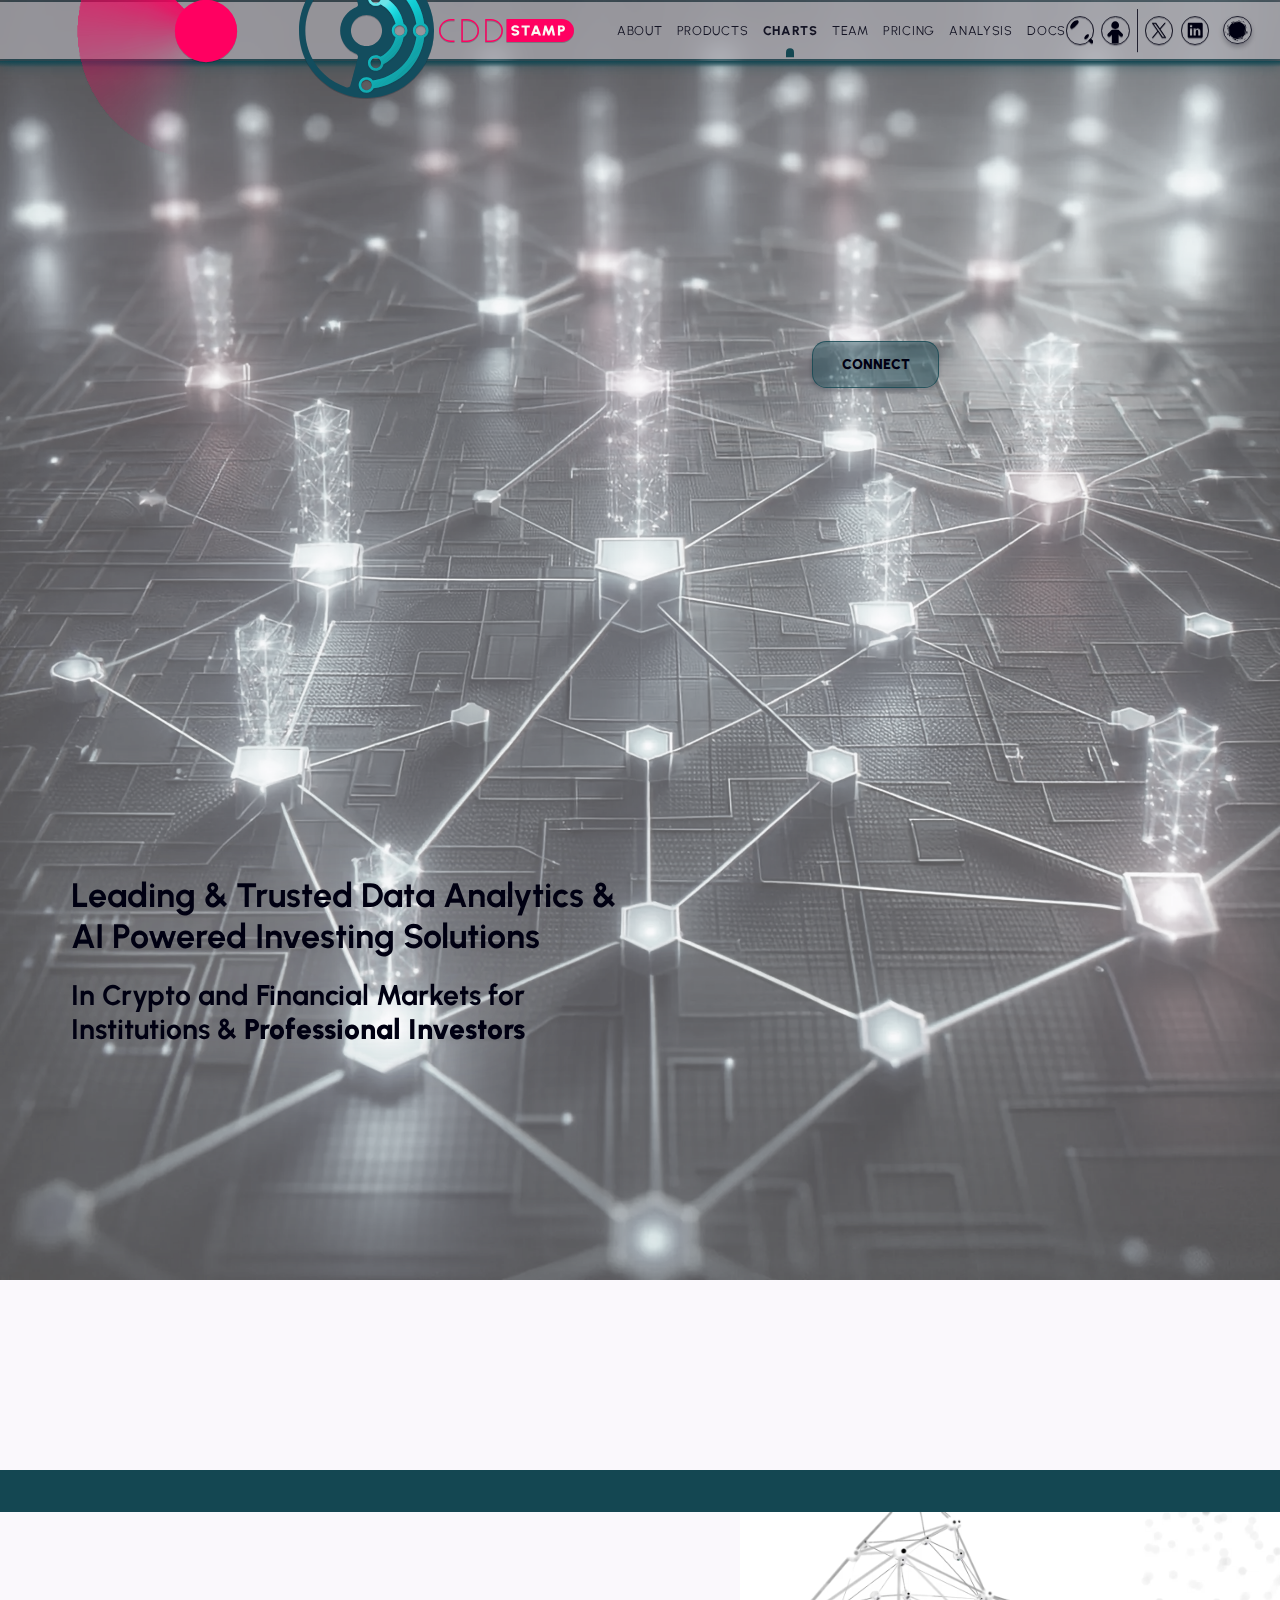
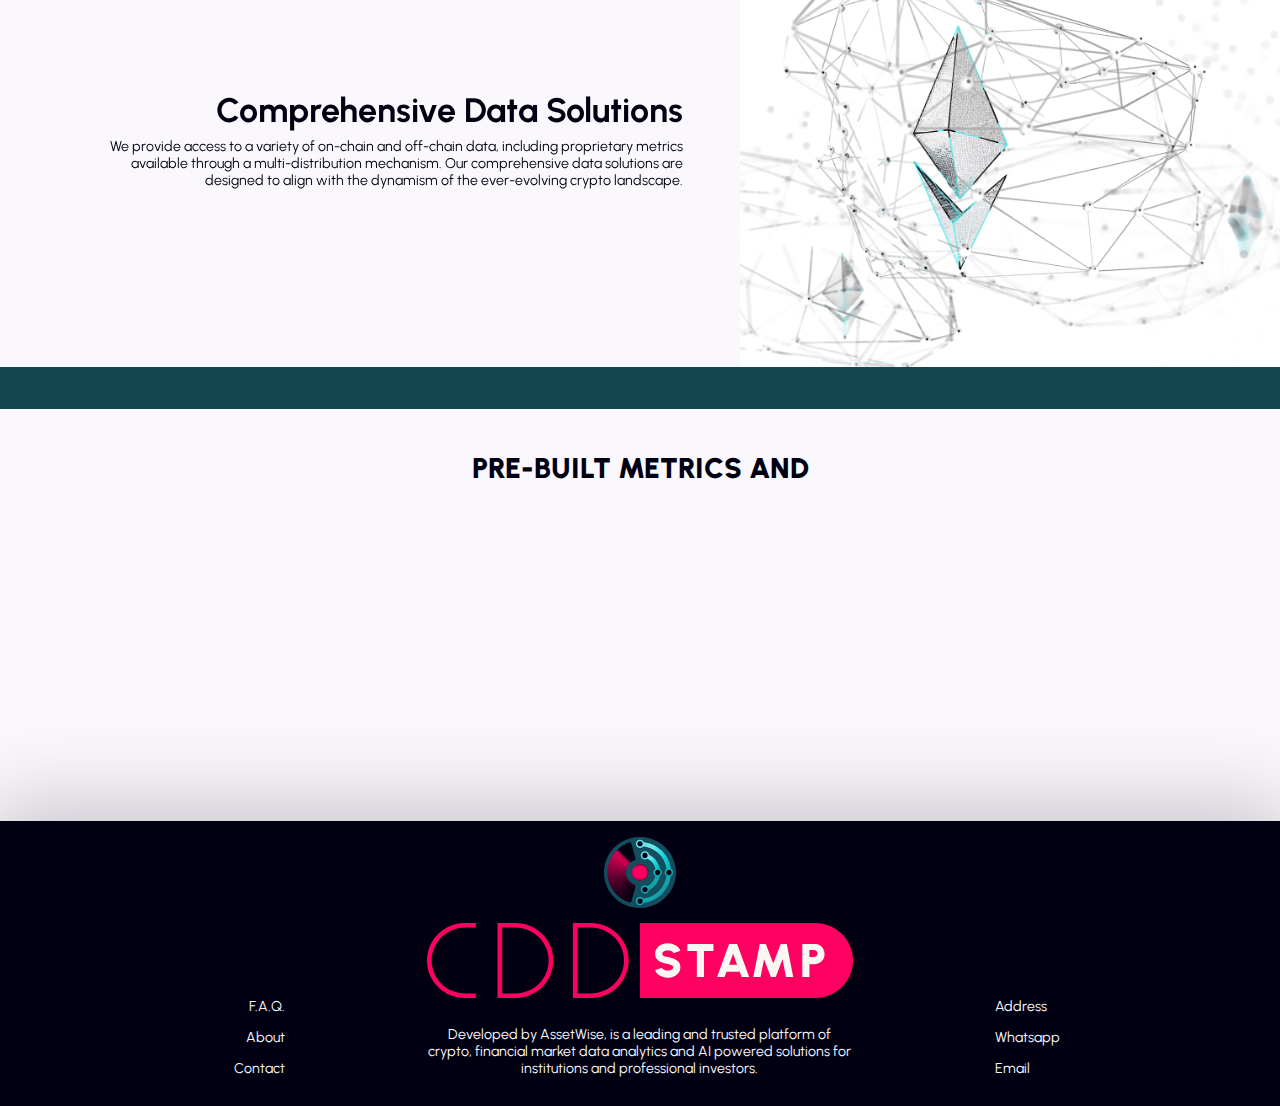
==== index.html @ 8f454aa7 "Home Page - Animated Text Section Work" ====
<!DOCTYPE html>
<html lang="en">
  <head>
    <meta charset="UTF-8" />
    <meta name="viewport" content="width=device-width, initial-scale=1.0" />
    <title>Document</title>
    <link rel="preconnect" href="https://fonts.googleapis.com" />
    <link rel="preconnect" href="https://fonts.gstatic.com" crossorigin />
    <link
      href="https://fonts.googleapis.com/css2?family=Urbanist:ital,wght@0,100..900;1,100..900&display=swap"
      rel="stylesheet"
    />

    <!-- ali - style links -->
    <link rel="stylesheet" href="./cdd-css/cdd-general.css" />
    <link rel="stylesheet" href="./cdd-css/cdd-mats.css" />
    <link rel="stylesheet" href="./cdd-css/cdd-animations.css" />

    <script defer src="./cdd-js/cdd-style-general.js"></script>
    <script defer src="./cdd-js/cdd-style-mats.js"></script>

    <!-- COMPONENT SCRIPTS  -->
    <script
      defer
      src="./cdd-components/cdd-sprites.js"
      type="text/javascript"
    ></script>
    <script
      defer
      src="./cdd-components/cdd-header.js"
      type="text/javascript"
    ></script>
    <script
      defer
      src="./cdd-components/cdd-footer.js"
      type="text/javascript"
    ></script>
  </head>
  <body class="page page-home">
    <header-component></header-component>

    <!-- MAIN - GRAPH PAGE  -->
    <section class="main main-home">
      <div class="cdd-hero">
        <img src="./cdd-media/webP/cdd-image-hero-1.webp" alt="" />
        <div class="hero-content">
          <h2>
            Leading & Trusted Data Analytics & AI Powered Investing Solutions
          </h2>
          <h3>
            In Crypto and Financial Markets for Institutions &
            <strong>Professional Investors</strong>
          </h3>
        </div>
        <button class="cdd-button">
          <a href="#"> CONNECT </a>
        </button>
      </div>

      <div class="cdd-sep-full"></div>
      <div class="cdd-container-fw cdd-datasolutions">
        <div class="section-content">
          <h2>Comprehensive Data Solutions</h2>
          <p>
            We provide access to a variety of on-chain and off-chain data,
            including proprietary metrics available through a multi-distribution
            mechanism. Our comprehensive data solutions are designed to align
            with the dynamism of the ever-evolving crypto landscape.
          </p>
        </div>
        <img
          class="img-invertable lite-image"
          src="./cdd-media/webP/shubham-dhage-v0VjjYYFjOg-unsplash.webp"
          alt=""
        />
      </div>
      <div class="cdd-container-fw">
        <div class="cdd-scrolling-headings">
          <h3 class="fixed-h3">Pre-built Metrics and</h3>

          <div>
            <h3 class="iter-1">Rendered Information</h3>
            <h3 class="iter-2">Charted Analysis</h3>
            <h3 class="iter-3">Visualised Data</h3>
          </div>
        </div>
      </div>
    </section>

    <footer-component></footer-component>
  </body>
</html>
---- cdd-css/cdd-general.css ----
* {
  overscroll-behavior: none;
  /* VAR(S) */
  /* fonts */

  --font-content: "Urbanist", sans-serif;
  --font-button: "Urbanist", sans-serif;
  font-family: "Urbanist", sans-serif;
  font-weight: 400;
  text-decoration: none;
  box-sizing: border-box;
  line-height: normal;

  /* min-width: fit-content; */
  min-height: fit-content;

  font-size: 1.11vw;

  transform-origin: center;

  /* COLOURS - RE-CREATE */

  /* shadows */

  /* COLOURS */

  /* colors light*/

  --background-grey: rgba(244, 244, 244, 1);

  --green: 0, 210, 84;

  --dark: rgba(0, 0, 0, 0.06);
  --darker: rgba(0, 0, 0, 0.11);
  --darkest: rgba(0, 0, 0, 0.88);

  /* bw colors */
  --col-black: 0, 0, 0;
  --col-white: 255, 255, 255;

  /* cdd colours */
  --cdd-col-black: 0, 0, 18;
  --cdd-col-moss: 20, 71, 82;
  --cdd-col-red: 235, 0, 89;
  --cdd-col-cyan: 50, 201, 207;
  --cdd-col-white: 250, 248, 252;

  /* accent colours */
  /* --cdd-col-acc-m: var(--cdd-col-red); */
  --cdd-col-link: var(--cdd-col-ink);
  --cdd-col-link-ho: var(--cdd-col-acc-m);

  /* night mode colours */
  /* defined by related js file (cdd-js > cdd-style-scripts.js) */

  /* day mode colours */
  /* defined by related js file (cdd-js > cdd-style-scripts.js) */

  /* END - COLOURS */

  /* sizings */
  --pad-bar: 0.8rem 5rem 0.5rem 5rem;
  --pad-desktop: 2rem 5rem;

  /* transitions */
  --trans-btn: ease-in 200ms;
  --trans-back: ease-in 800ms;

  /* borders  */
  --border: 0.08rem solid rgba(var(--cdd-col-text), 0.77);
  --border-hov: 0.08rem solid rgba(var(--cdd-col-text), 1);

  --border-acc-m: 0.08rem solid rgba(var(--cdd-col-acc-m), 0.77);
  --border-acc-m-hov: 0.08rem solid rgba(var(--cdd-col-acc-m), 1);
  --panel-back: rgba(var(--shade), 0.33);
  --panel-back-hov: rgba(var(--shade), 0.77);

  /* effects */
  --sha-icon: 0 0.1rem 0.05rem rgba(var(--cdd-col-text), 0.2);
  --sha-button: 0 0.2rem 0.4rem rgba(var(--cdd-col-text), 0.22);
  --sha-container: 0 0rem 6rem 1rem rgba(var(--cdd-col-text), 0.22);

  color: rgba(var(--cdd-col-text), 1);

  /* transitions  */
  --trans-fill: fill 400ms ease;
  --trans-rot: rotate 400ms ease;
}

::marker {
  display: none;
}

/* root mobile  */
@media (orientation: portrait) {
  * {
    font-size: 2vw;
  }
}

/* CDD GENERAL */

body {
  font-family: var(--font-content);
  background: rgba(var(--cdd-col-back), 1);
  color: rgba(var(--color), 1);
  margin: 0rem;
  width: 100%;
  max-width: 100%;
  overflow-x: hidden;
  min-height: 100vh;
  height: 100%;
  display: grid;
  justify-content: unset;
  justify-items: unset;
  align-content: start;
  align-items: unset;
  padding: 0rem;
  object-fit: contain;
  line-height: 1.62rem;

  -webkit-font-smoothing: antialiased;
  -moz-osx-font-smoothing: grayscale;
  text-rendering: optimizeLegibility;

  transition: background-color ease-in-out 500ms, color ease-in-out 500ms;

  position: relative;
}

.main {
  width: 100%;
  height: 100%;
  min-height: 100vh;
  margin: 0;
  padding: 0;

  display: grid;
  align-content: start;
  align-items: start;
}

/* CDD - GENERAL / OVERALL */
img {
  width: 100%;
  height: 100%;
  object-fit: contain;
}

a {
  color: rgba(var(--cdd-col-text), 1);
}

a:hover {
  color: rgba(var(--cdd-col-ink), 1);
}

button {
  border: var(--border-acc-m);
  color: rgba(var(--cdd-col-text), 1);
  white-space: nowrap;
  padding: 1rem 2rem;
  border-radius: 1rem;
  background: rgba(var(--cdd-col-acc-m), 0.44);
  box-shadow: var(--sha-button);
}

button a {
  font-weight: 900;
}

a,
button {
  cursor: pointer;
}

li {
  list-style: none;
}

p,
ul,
li {
  margin: 0;
  padding: 0;
}

strong {
  font-size: inherit;
  font-weight: 900;
}

/* headings */
h1,
h2,
h3,
h4,
h5,
h6 {
  font-weight: 700;
  margin: 0;
  padding: 0;
}

h2 {
  font-size: 2.4rem;
}
h3 {
  font-size: 2rem;
  padding: 1rem 0;
}
/* END - CDD - GENERAL / OVERALL */

/* CDD - HEADER */
header {
  position: fixed;
  height: 4rem;
  width: 100%;
  display: grid;
  grid-template-columns: auto 1fr auto auto;
  align-content: center;
  align-items: center;
  justify-items: unset;
  /* gap: 1rem; */
  margin: 0;
  padding: var(--pad-bar);
  background: rgba(var(--cdd-col-text), 0.22);
  /* backdrop-filter: blur(10px); */

  list-style: none;
  /* box-shadow: 0 0.1rem 0.4rem rgba(var(--cdd-col-back), 1); */
  z-index: 100;
  overflow: visible;
}

header:before {
  content: "";
  position: absolute;
  bottom: -0.4rem;
  width: 100%;
  height: 0.4rem;
  background: linear-gradient(
    180deg,
    rgba(var(--cdd-col-acc-m), 1) 0%,
    rgba(var(--cdd-col-acc-m), 0) 100%
  );
  /* opacity: 0.6; */
}

header:after {
  pointer-events: none;
  z-index: -1;
  content: "";
  position: absolute;
  /* top: -0.5rem; */
  height: 4rem;
  width: 100%;
  background-color: rgba(var(--cdd-col-back), 0.44);
  -webkit-backdrop-filter: blur(10px);
  backdrop-filter: blur(10px);
  box-shadow: 0 0.2rem 1rem rgba(var(--cdd-col-acc-m), 1);
  /* mask-image: -webkit-gradient(
    linear,
    left bottom,
    left top,
    from(rgba(0, 0, 0, 0)),
    to(rgba(0, 0, 0, 1))
  );
  -webkit-mask-image: -webkit-gradient(
    linear,
    left bottom,
    left top,
    from(rgba(0, 0, 0, 0)),
    to(rgba(0, 0, 0, 1))
  ); */
}

.cdd-logo,
.cdd-nav-social,
.cdd-nav-2nd {
  display: grid;
  grid-auto-flow: column;
  align-items: center;
  height: 100%;
  filter: drop-shadow(var(--sha-icon));

  position: relative;
}

.cdd-logo {
  height: 3rem;
}

.radar-rotate,
.logo-day,
.logo-nite {
  display: grid;
  grid-auto-flow: column;
  align-items: center;
  height: 100%;
  margin: 0;
  padding: 0;
  justify-items: start;
  gap: 0.4rem;

  position: relative;
}

.cdd-logo-radarrotate {
  /* position: absolute; */
  /* left: -4.171rem; */
  z-index: -1;
  animation: rotate360 infinite 3600ms linear;
}

.logo-day {
  left: -3rem;
}
.logo-nite {
  opacity: 0;
  position: absolute;
}

.nitetime .logo-day {
  opacity: 0;
}

.nitetime .logo-nite {
  opacity: 1;
}

/* .cdd-logo {
  justify-content: start;
  justify-items: start;
  gap: 0.4rem;
} */

/* .cdd-logo,
.cdd-logotype,
.cdd-social,
.cdd-search {
  width: auto;
  object-fit: contain;
} */

/* - MAIN NAV */
.cdd-nav-main li {
  margin: 0;
  padding: 0;
  font-weight: 600;
}

.cdd-nav-main li a {
  display: grid;
  text-transform: uppercase;
  text-align: center;
  letter-spacing: 0.05rem;
  font-size: 0.9rem;
  height: 100%;
  color: rgba(var(--cdd-col-text), 0.88);
  place-content: center;
  place-items: center;
}
.cdd-nav-main li a:hover {
  color: rgba(var(--cdd-col-ink), 1);
  /* color: red; */
}

.active {
  position: relative;
  font-weight: 800;
}

.active:after {
  display: grid;
  position: fixed;
  content: "";
  height: 0.6rem;
  width: 0.6rem;
  background: rgba(var(--cdd-col-acc-m), 1);
  z-index: 1;
  border-radius: 0.5rem 0.5rem 0 0;
  translate: 0 1.57rem;
}

/* END - MAIN NAV */

.cdd-nav-social,
.cdd-nav-2nd {
  gap: 0.5rem;
  padding: 0 0.5rem;
}

.cdd-nav-2nd {
  padding: 0 0.5rem 0 0;
  border-right: var(--border);
}
.cdd-nav-social {
  padding: 0 0 0 0.5rem;
}

.cdd-nav-2nd {
  border-right: var(-red);
}
.cdd-logotype {
  height: 1.4rem;
}

nav {
  justify-self: center;
  display: flex;
  gap: 1rem;
  text-align: center;
  color: rgba(var(--cdd-col-back), 1);
  align-items: center;
}

/* GRAPH PAGE */

.main-graph {
  position: fixed;
  margin: 4rem 0 0 0;
}

.graph-topbar {
  display: grid;
  justify-content: start;
  align-content: center;
  align-items: center;

  width: 100%;
  height: 4rem;
  /* position: fixed; */
  padding: var(--pad-bar);
  /* background: rgba(var(--cdd-col-text), 1); */
  border-bottom: var(--border-acc-m);
  grid-auto-flow: column;
}

.cdd-coin-info-bar,
.cdd-coin-info-bar ul {
  display: flex;
  height: 100%;
  width: 100%;
  padding: 0;
  margin: 0;
  align-items: center;
}

.cdd-coin-info-bar {
}

/* Graphics - Main Graphic  */
.graph-columns {
  display: grid;
  grid-template-columns: 18rem 1fr;
  height: 100%;
  overflow: hidden;
}

.graph-nav,
.graph-body {
  /* grid-row: 2; */
  height: 100%;
}

.graph-nav {
  border-right: var(--border-acc-m);
}

.graph-body {
}

/* Graphic - Chartlists */
.cdd-lists {
  display: grid;
  align-content: start;
  /* justify-content: end; */
  padding: 2rem 1rem 2rem 1rem;
}

.cdd-chartlist-main,
.cdd-chartlist-sublist {
  display: grid;
  gap: 1rem;
}

.cdd-lists-content {
  display: grid;
  align-content: start;
}

.cdd-chartlist-main li > span {
  width: 100%;
  display: grid;
  align-content: center;
  margin: 0;
  padding: 0;
  height: 2rem;
  grid-template-columns: auto 1fr;
  align-items: center;
}

.cdd-chartlist-main li > li span:hover {
  font-weight: 900;
}

.svg-arrow-chart {
  height: 100%;
  width: 100%;
}

.cdd-chartlist-sublist {
  font-weight: 700;
}
.cdd-chartlist-sublist li {
  padding: 0 0 0 4rem;
}

/* Graph Container */
.graph-body {
  width: 100%;
  height: 100%;
  padding: 2rem;
  display: grid;
  align-content: start;
  overflow-y: scroll;
}

.graph-heading {
  width: fit-content;
}

.graph-container {
  display: grid;
  width: 100%;
  height: 100%;
  border: var(--border-acc-m);
  border-radius: 1rem;
  background-color: rgba(var(--cdd-col-acc-m), 0.11);
  min-height: 40vh;
  max-height: 60vh;
}

/* END - GRAPH PAGE */

/* CDD - COMPONENTS */

.sprites {
  right: 2rem;
  position: fixed;
  top: 1.12rem;
  z-index: 101;
}

/* CDD - FOOTER */

.cdd-footer {
  display: grid;
  gap: 10rem;
  align-content: center;
  align-items: end;
  grid-template-columns: 1fr 30rem 1fr;
  background: rgba(var(--cdd-col-black), 1);
  height: 20rem;
  padding: var(--pad-desktop);
  box-shadow: var(--sha-container);
  overflow: hidden;
}

.footer-menu {
  justify-self: end;
  text-align: right;
}

.footer-menu ul,
.footer-contact ul {
  gap: 1rem;
  display: grid;
}

.cdd-footer * {
  color: rgba(var(--cdd-col-white), 1);
}

/* footer logo  */
.cdd-footer-logo {
  display: grid;
  gap: 1rem;
  justify-items: center;
}

.footer-logo {
  justify-content: center;
  justify-items: center;
  display: grid;
  z-index: 1;
  grid-template-rows: 1fr 0px;
}
.cdd-imprint {
  display: grid;
}

.footer-logo img {
  width: 5rem;
  height: auto;
}

.footer-logo .cdd-logo-case {
  translate: 0 -100%;
}

.footer-logo .cdd-logo-radarrotate {
  animation: rotate360 infinite 16000ms linear;
  z-index: 0;
  filter: blur(1px);
}
.footer-logotype {
  display: grid;
  gap: 2rem;
  text-align: center;
}

/* PAGES - HOME  */
.cdd-hero {
  width: 100%;
  height: 48rem;
  top: 0rem;
  position: relative;
}

.cdd-hero img {
  object-fit: cover;
  opacity: 0.66;
  filter: grayscale(0.9);
  z-index: -1;
}

.hero-content {
  width: 40rem;
  display: grid;
  gap: 0.5rem;
  position: relative;
  bottom: 60%;
  left: 5rem;
  filter: drop-shadow(0 0 3rem rgba(var(--cdd-col-back), 0.44));
}
.cdd-hero button {
  position: absolute;
  top: 24rem;
  right: 24rem;
}

/* Home - Data Solutions  */
.cdd-datasolutions {
  display: grid;
  gap: 2rem;
  grid-template-columns: 1fr 38rem;
  padding: 0;
}
.cdd-datasolutions img {
  width: 100%;
  height: 100%;
  object-fit: cover;
  justify-self: end;
  right: 0;
}

.cdd-datasolutions .section-content {
  display: grid;
  gap: 0.5rem;
  position: relative;
  filter: drop-shadow(0 0 3rem rgba(var(--cdd-col-back), 0.44));
  align-items: center;
  align-content: center;
  text-align: right;
  height: 32rem;
  padding: 2rem 2rem 2rem 5rem;
}

.cdd-scrolling-headings {
  display: grid;
  justify-content: center;
  justify-items: center;
  align-content: start;
  overflow: hidden;
  height: 32rem;
  border-top: 3rem solid rgba(var(--cdd-col-acc-m), 1);
  padding: 2rem 10rem;
}

.cdd-scrolling-headings h3 {
  text-transform: uppercase;
  font-weight: 100;
  text-align: center;
  width: 100%;
}

.cdd-scrolling-headings div {
  display: grid;
  justify-content: center;
  justify-items: center;
}
.cdd-scrolling-headings .fixed-h3 {
  font-weight: 900;
}

.cdd-scrolling-headings div h3 {
  position: absolute;
  opacity: 0;
  font-size: 4rem;
}

.iter-1 {
  animation: 18s heading-effect 0s linear infinite;
}
.iter-2 {
  animation: 18s heading-effect 6s linear infinite;
}
.iter-3 {
  animation: 18s heading-effect 12s linear infinite;
}
---- cdd-css/cdd-mats.css ----
/* CDD - STYLES OF SITE MATERIALS  */

/* COIN DROPDOWN & INFO BAR */
.cdd-dropdown,
.cdd-coin-info-bar {
  position: relative; /* Needed for positioning the options list */
  display: flex;
  align-content: center;
  width: 100%;
  height: 2.6rem;
  z-index: 1;
  position: relative;
}

.cdd-dropdown-button {
  display: flex;
  gap: 1rem;
  justify-content: start;
  align-content: center;
  align-items: center;
  height: 100%;
  min-height: 100%;
  overflow: hidden;
  width: 18rem;
  min-width: fit-content;
  padding: 0.5rem 1rem;

  cursor: pointer;
  text-align: left;
  z-index: 1;
  position: relative;
  background: rgba(var(--cdd-col-back), 1);
}

.cdd-dropdown-button:hover {
  border: var(--border-acc-m-hov);
}

.cdd-dropdown-button,
.cdd-coin-info-bar {
  border: var(--border-acc-m);
  border-radius: 1.3rem;
  color: rgba(var(--cdd-col-text), 1);
  padding: 0.5rem 1rem;
}

.cdd-coin-info-bar {
  background-color: rgba(var(--cdd-col-acc-m), 0.22);
  padding: 0.5rem 1rem 0.5rem 19rem;
  translate: -18rem 0;
  z-index: -1;
  width: calc(100% + 19rem);
}

.cdd-coin-info-bar ul {
  gap: 1rem;
}

.cdd-coin-info-bar ul li {
  display: grid;
  gap: 0.2rem;
  border-left: var(--border-acc-m-hov);
  padding: 0 2rem 0 0.5rem;
}

.cdd-coin-info-bar p {
}

.bar-heading {
  font-weight: 800;
  font-size: 0.6rem;
}

.bar-value {
  font-size: 0.8rem;
}

/* Style the dropdown options list (initially hidden) */
.cdd-dropdown-options {
  width: 100%;
  position: absolute;
  top: calc(-100% + 2.6rem);
  z-index: -1;
  left: 0;
  border: var(--border-acc-m);
  border-radius: 1.3rem;
  box-shadow: inset 0 0rem 1rem rgba(var(--cdd-col-back), 1);
  padding: 3.2rem 1rem 0.5rem 1rem;

  overflow-x: hidden;
  overflow-y: scroll;
  height: 20.8rem; /* 2.6 * 4 */
  background: rgba(var(--cdd-col-back), 1);

  /* display: none; */
  visibility: hidden;
  opacity: 0;

  transition: opacity 800ms ease;

  display: grid;
  gap: 0.5rem;
}

/* Style the dropdown options (anchor tags) */
.cdd-dropdown-options a {
  display: flex;
  align-items: center;
  gap: 1rem;
  border-bottom: 0.02rem solid rgba(var(--cdd-col-acc-m), 0.44);
  padding: 0.4rem 0;
  z-index: -1;
}

/* TAB BUTTONS */

.cdd-tabbed-bar {
  display: grid;
  height: 3rem;
  width: 100%;
  grid-template-columns: 1fr 3rem;
  justify-content: stretch;
}

.cdd-tab-button {
  height: 100%;
  border-radius: unset;
  background: transparent;
  display: grid;
  place-content: center;
  padding: 0;
  box-shadow: unset;
}

.show-block {
  visibility: visible;
  opacity: 1;
}

.tab-content {
  height: 100%;
  display: grid;
  justify-content: center;
  width: 100%;
  gap: 1rem;
  padding: 4rem;
}

/* ICONS - GENERAL */

.cdd-icon {
  display: grid;
  width: fit-content;
  filter: drop-shadow(var(--sha-icon));
  background: transparent;

  position: relative;

  border-radius: 100%;
  border: var(--border);

  height: 2rem;
  width: 2rem;
  margin: 0;
  padding: 0;
  place-self: center;
  place-content: center;
  place-items: center;
  overflow: visible;
  scale: 1;
  transition: scale 300ms ease;
}

/* icon effect */
.cdd-icon:hover:after {
  position: absolute;
  translate: 0%;
  content: "";
  background: url(../cdd-media/svg/iconeffect-radar-rotate.svg);
  height: 100%;
  width: 100%;
  z-index: -1;

  animation: rotate360 infinite 1200ms linear;
}

.no-border:hover:after,
.no-border {
  border: none;
  background: none;
}

.cdd-icon:hover {
  scale: 1.1;
  transition: scale 300ms ease;
}

/* ICONS  - SVG STYLINGS */

svg {
  height: 100%;
  width: 100%;
  fill: transparent;
}

#cdd-icon-user {
  height: 100%;
  width: 100%;
}

.svg-path-solid {
  fill: rgba(var(--cdd-col-text), 1);
  height: 100%;
  width: 100%;
}

#svg-arrow {
  cursor: pointer;
}

.svg-arrow {
  fill: rgba(var(--cdd-col-acc-m), 0.88);
  rotate: 180deg;
  transition: var(--trans-fill);
}

#svg-arrow:hover .svg-arrow {
  fill: rgba(var(--cdd-col-acc-m), 1);
}

.svg-hidden-circle {
  fill: transparent;
}

/* list arrow */
.svg-arrow-list {
  rotate: 0deg;
  transition: var(--trans-rot);
}
#svg-arrow:active .svg-arrow-list {
  rotate: 90deg;
}

/* IMAGE INVERTATIONS  */
.lite-image {
  filter: invert(1);
}

/* SEPARATORS */
.cdd-sep-full {
  width: 100vw;
  height: 3rem;
  background: rgba(var(--cdd-col-acc-m), 1);
}
---- cdd-css/cdd-animations.css ----
/* KEYFRAMES  */

@keyframes rotate360 {
  0% {
    rotate: 0deg;
  }

  100% {
    rotate: 360deg;
  }
}

@keyframes heading-effect {
  0% {
    opacity: 0;
    color: rgba(var(--cdd-col-acc-m), 0);
  }

  60% {
    opacity: 0;
    color: rgba(var(--cdd-col-acc-m), 0);
  }

  80% {
    opacity: 1;
    color: rgba(var(--cdd-col-acc-m), 1);
  }

  90% {
    opacity: 1;
    color: rgba(var(--cdd-col-acc-m), 1);
  }

  100% {
    opacity: 0;
    color: rgba(var(--cdd-col-acc-m), 0);
  }
}
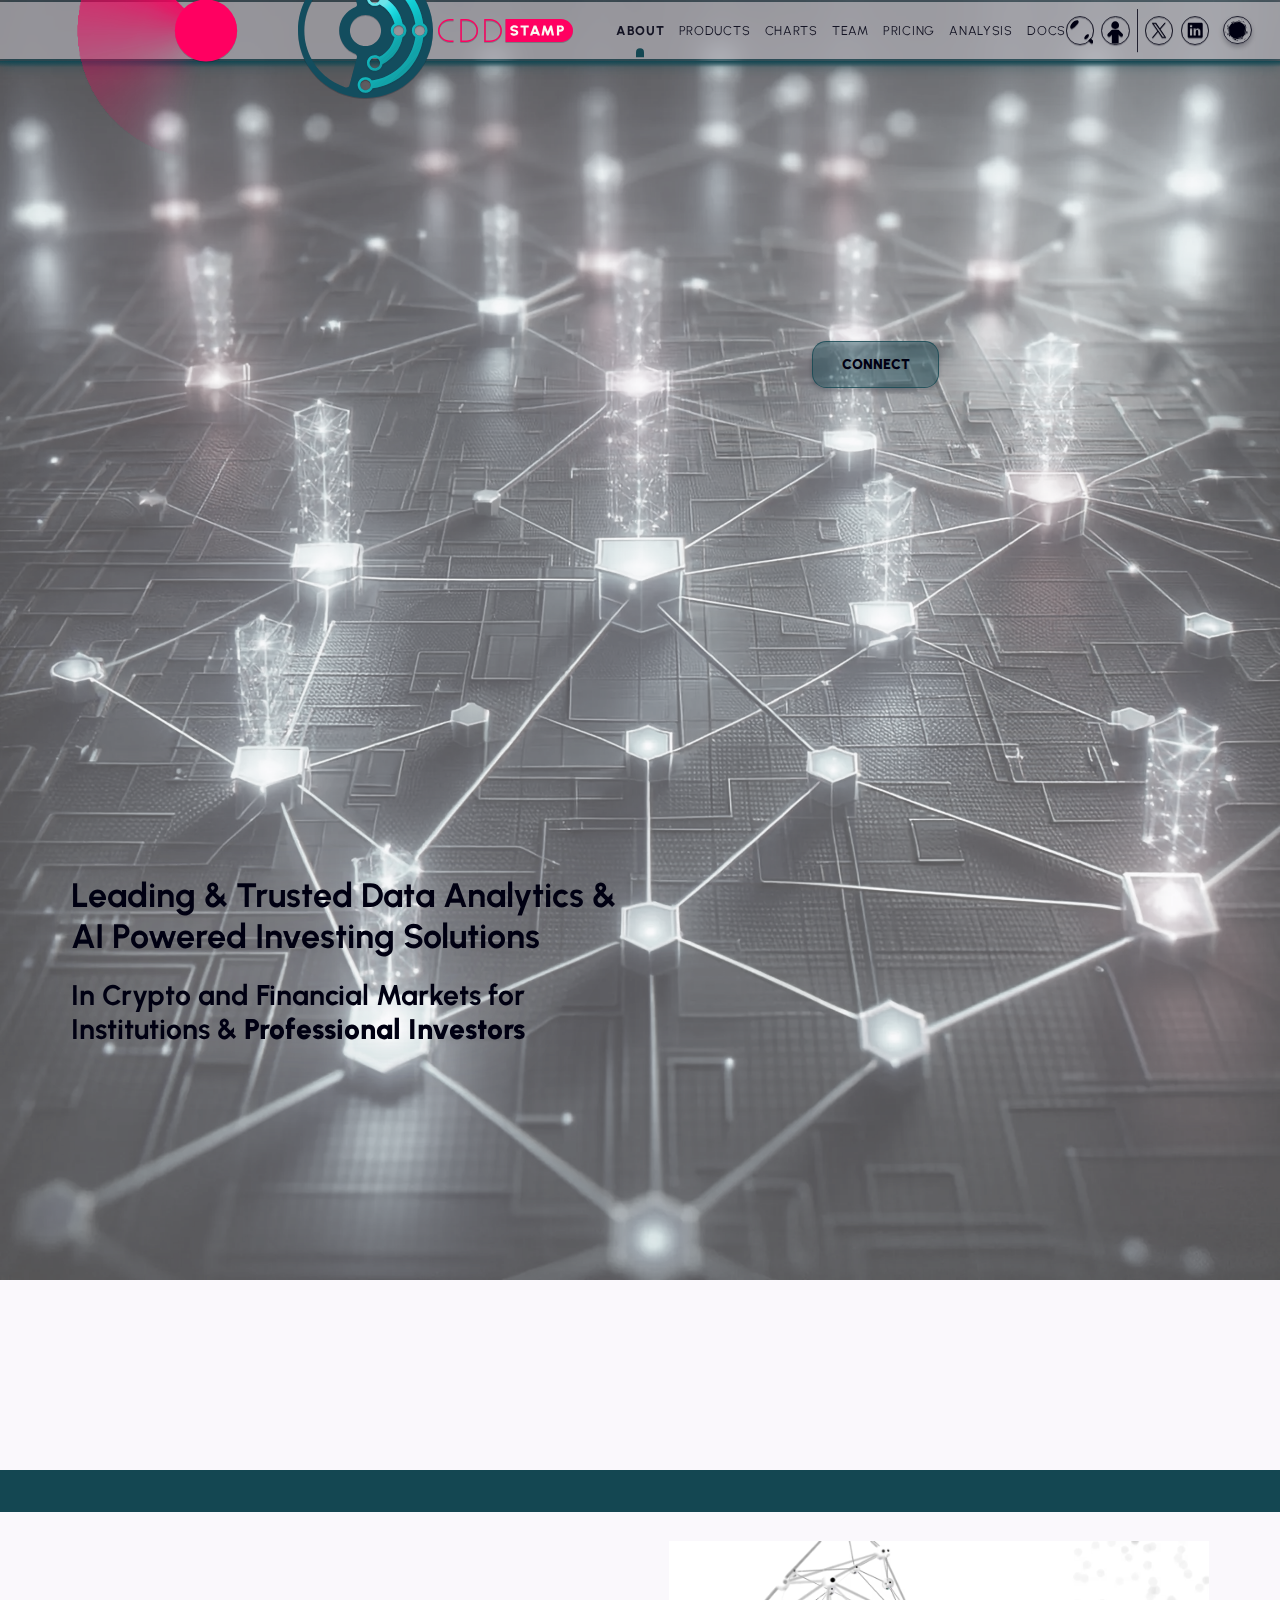
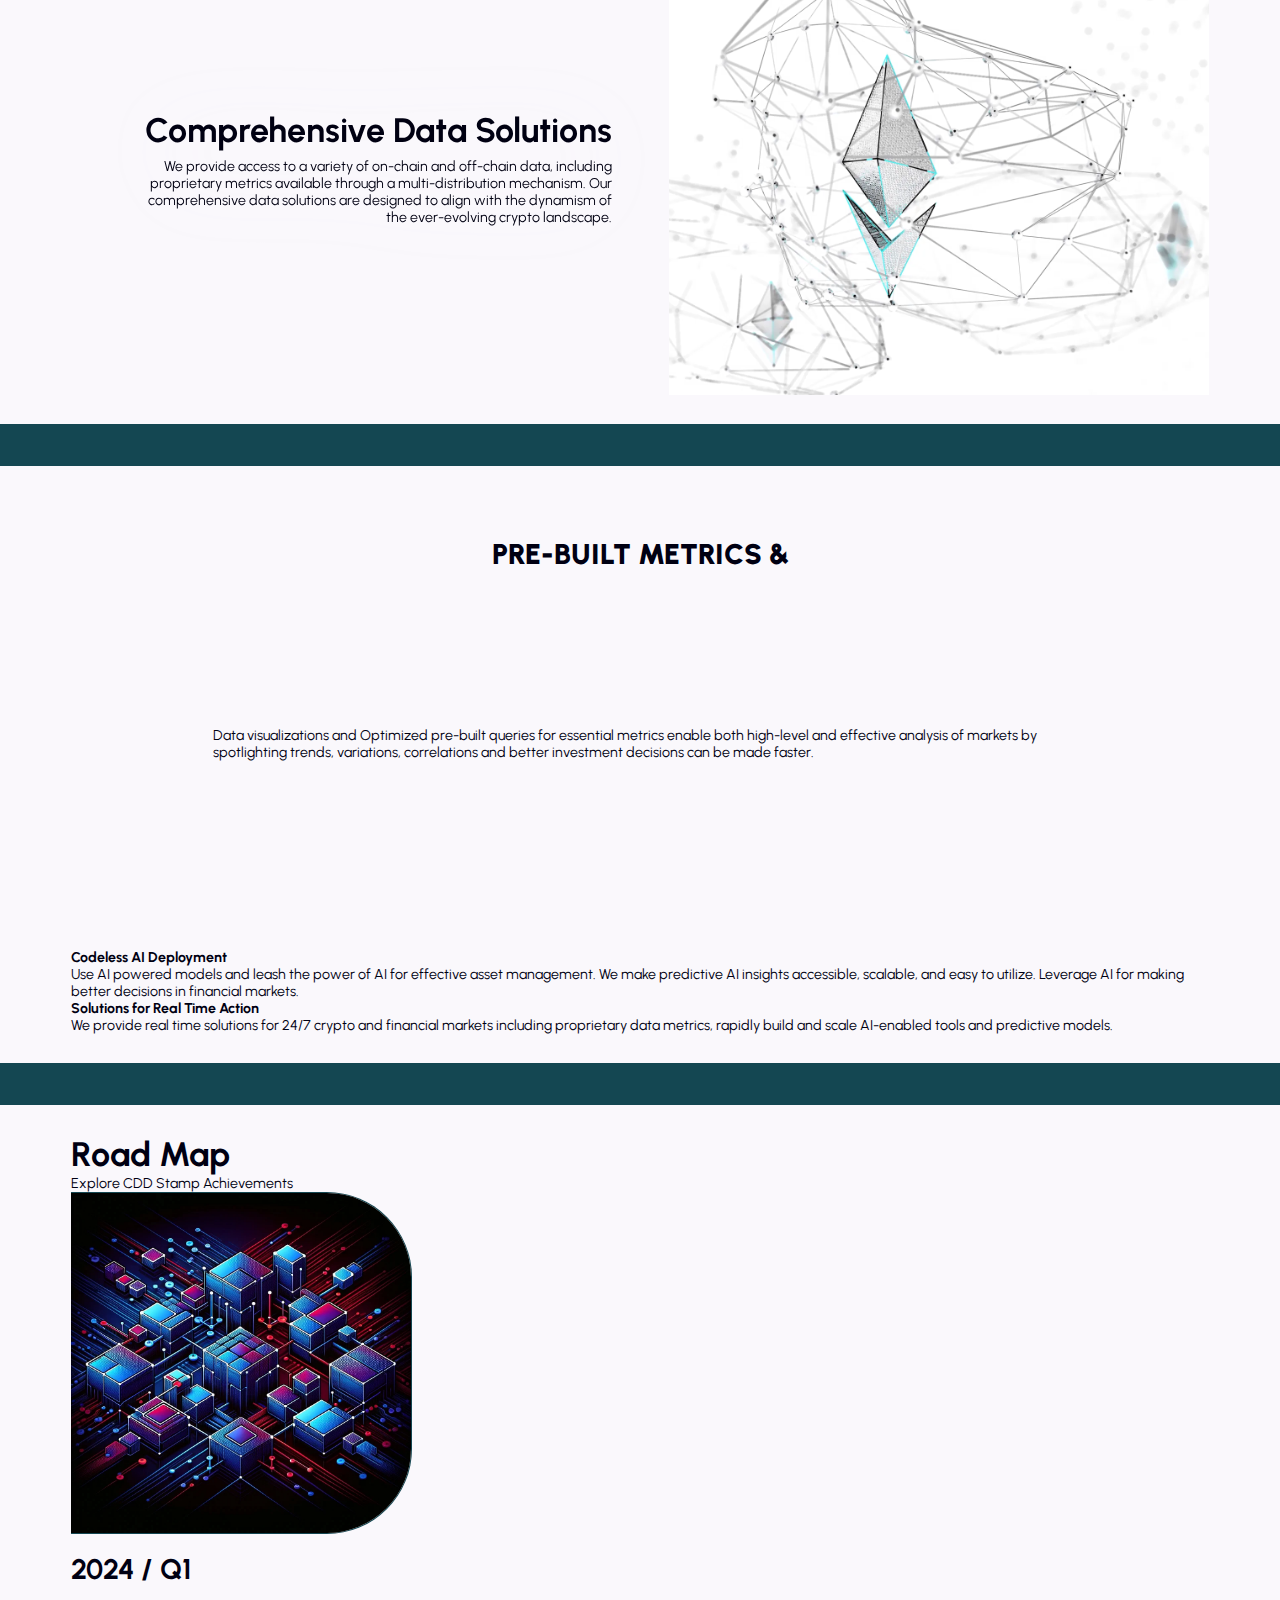
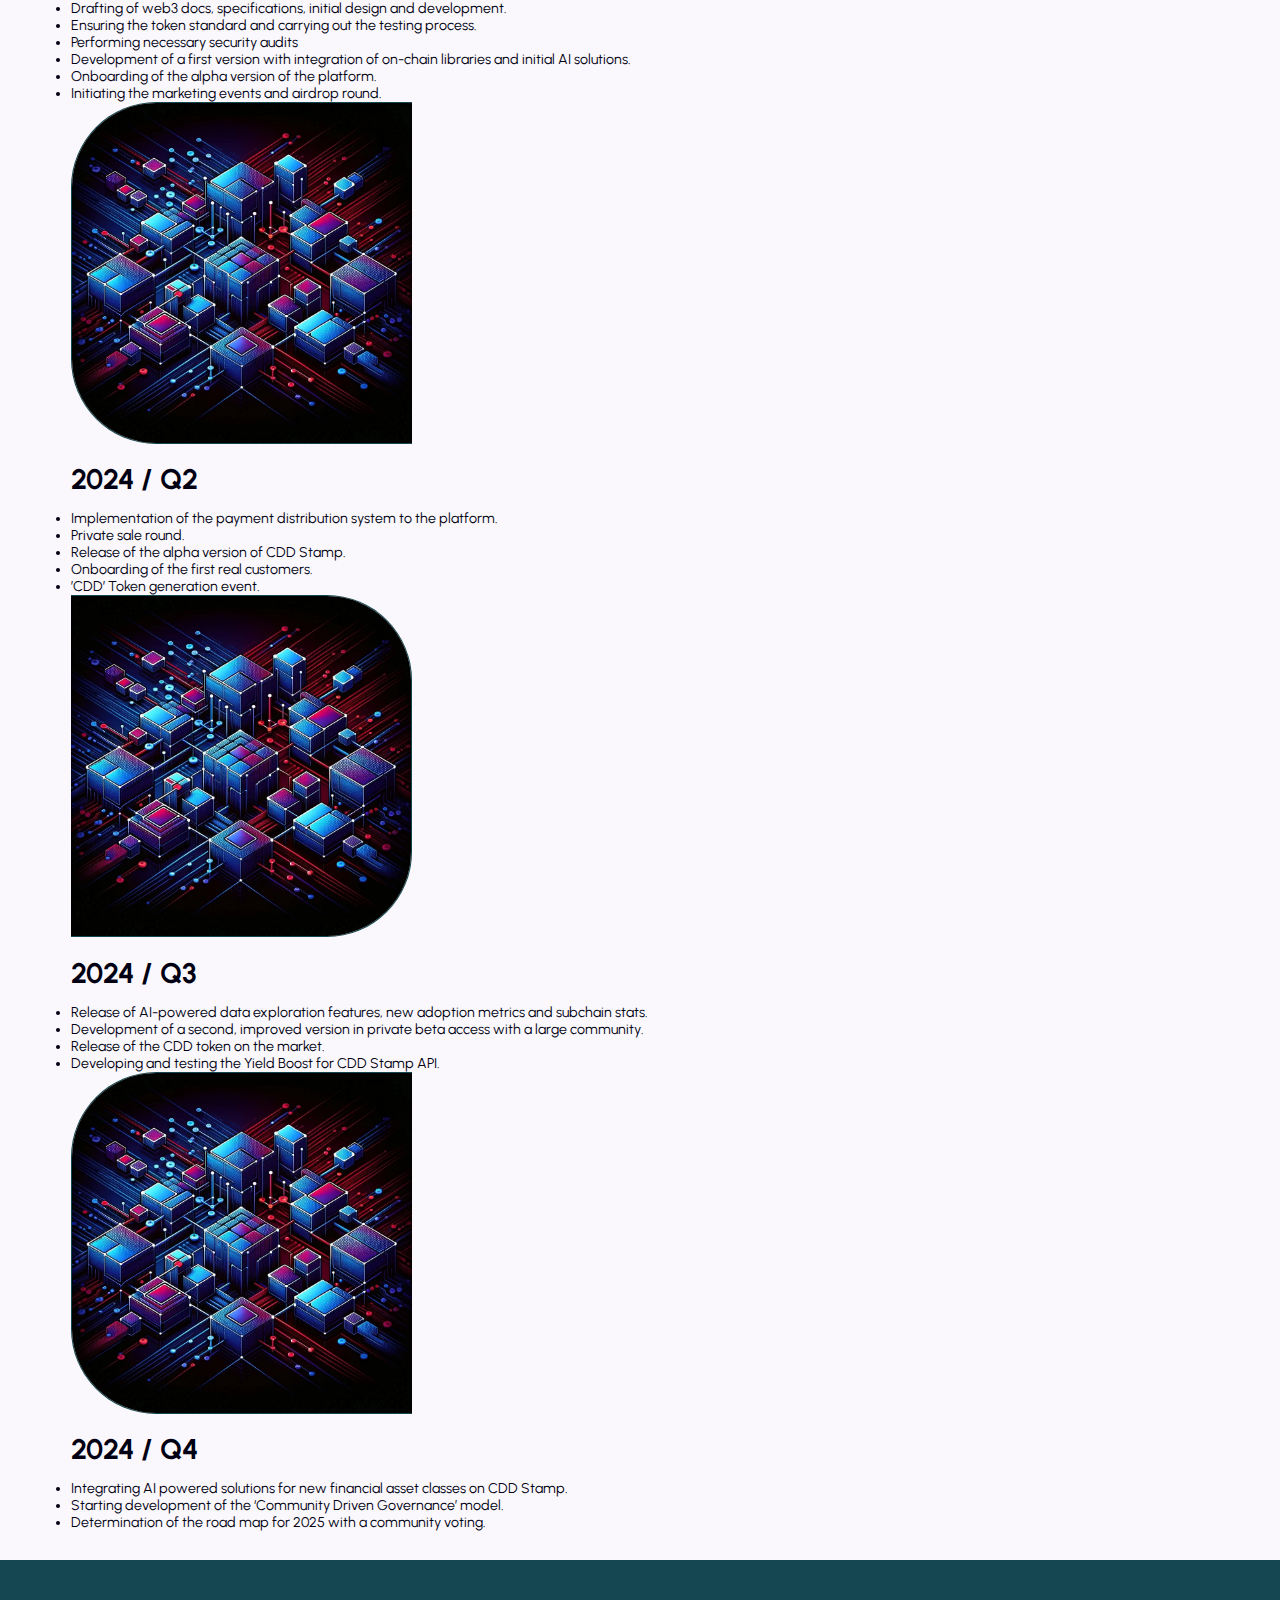
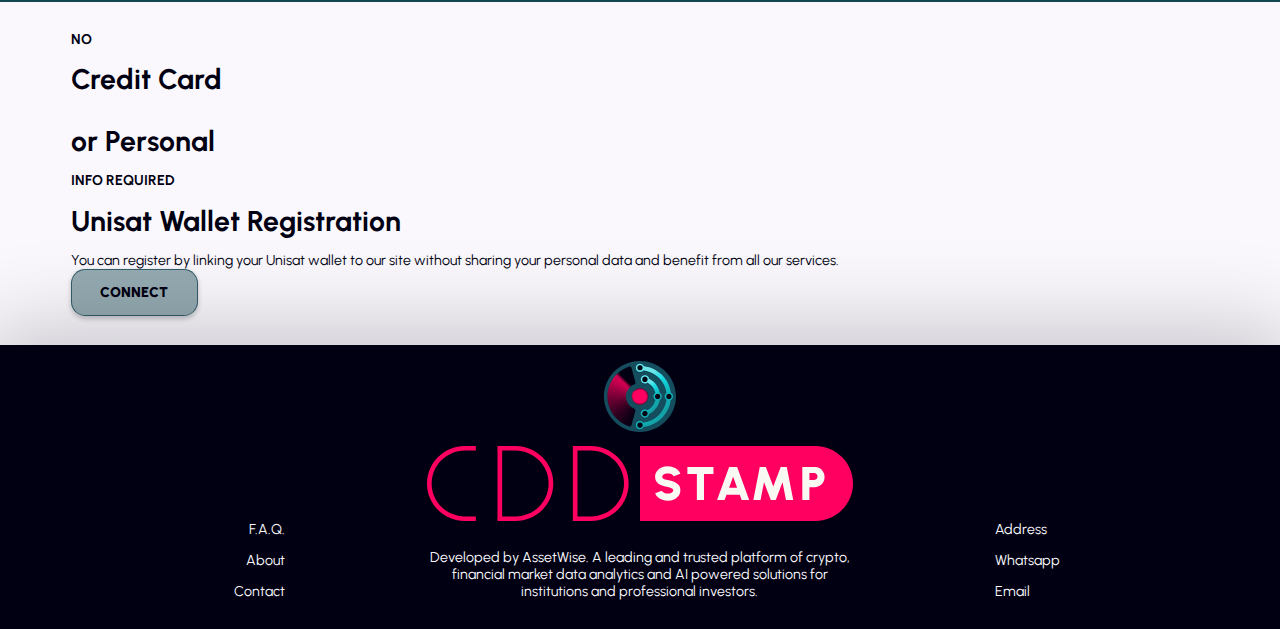
==== commit f19163ab: "Works on Home Page, Initialize About Page" ====
--- a/index.html
+++ b/index.html
@@ -40,8 +40,8 @@
     <header-component></header-component>
 
     <!-- MAIN - GRAPH PAGE  -->
-    <section class="main main-home">
-      <div class="cdd-hero">
+    <main class="main main-home">
+      <section class="cdd-hero">
         <img src="./cdd-media/webP/cdd-image-hero-1.webp" alt="" />
         <div class="hero-content">
           <h2>
@@ -55,10 +55,11 @@
         <button class="cdd-button">
           <a href="#"> CONNECT </a>
         </button>
-      </div>
-
-      <div class="cdd-sep-full"></div>
-      <div class="cdd-container-fw cdd-datasolutions">
+      </section>
+
+      <div class="cdd-sep-full"></div>
+
+      <section class="cdd-container-fw cdd-datasolutions">
         <div class="section-content">
           <h2>Comprehensive Data Solutions</h2>
           <p>
@@ -73,19 +74,159 @@
           src="./cdd-media/webP/shubham-dhage-v0VjjYYFjOg-unsplash.webp"
           alt=""
         />
-      </div>
-      <div class="cdd-container-fw">
+      </section>
+
+      <div class="cdd-sep-full"></div>
+
+      <section class="cdd-container-fw">
         <div class="cdd-scrolling-headings">
-          <h3 class="fixed-h3">Pre-built Metrics and</h3>
-
-          <div>
+          <h3 class="fixed-h3">Pre-built Metrics &</h3>
+          <div class="rolling-headings">
             <h3 class="iter-1">Rendered Information</h3>
             <h3 class="iter-2">Charted Analysis</h3>
             <h3 class="iter-3">Visualised Data</h3>
           </div>
-        </div>
-      </div>
-    </section>
+          <div>
+            <p>
+              Data visualizations and Optimized pre-built queries for essential
+              metrics enable both high-level and effective analysis of markets
+              by spotlighting trends, variations, correlations and better
+              investment decisions can be made faster.
+            </p>
+          </div>
+        </div>
+        <div>
+          <h4>Codeless AI Deployment</h4>
+          <p>
+            Use AI powered models and leash the power of AI for effective asset
+            management. We make predictive AI insights accessible, scalable, and
+            easy to utilize. Leverage AI for making better decisions in
+            financial markets.
+          </p>
+        </div>
+        <div>
+          <h4>Solutions for Real Time Action</h4>
+          <p>
+            We provide real time solutions for 24/7 crypto and financial markets
+            including proprietary data metrics, rapidly build and scale
+            AI-enabled tools and predictive models.
+          </p>
+        </div>
+      </section>
+
+      <div class="cdd-sep-full"></div>
+
+      <section class="cdd-container-fw cdd-timeline">
+        <h2>Road Map</h2>
+        <p>Explore CDD Stamp Achievements</p>
+
+        <article class="milestone">
+          <img
+            class="cdd-img-road img-capsule-left"
+            src="./cdd-media/webP/cdd-cryptoimage-example.webp"
+            alt=""
+          />
+          <h3 class="date-heading">2024 / Q1</h3>
+          <ul>
+            <li>
+              Drafting of web3 docs, specifications, initial design and
+              development.
+            </li>
+            <li>
+              Ensuring the token standard and carrying out the testing process.
+            </li>
+            <li>Performing necessary security audits</li>
+            <li>
+              Development of a first version with integration of on-chain
+              libraries and initial AI solutions.
+            </li>
+            <li>Onboarding of the alpha version of the platform.</li>
+            <li>Initiating the marketing events and airdrop round.</li>
+          </ul>
+        </article>
+
+        <article class="milestone">
+          <img
+            class="cdd-img-road img-capsule-right"
+            src="./cdd-media/webP/cdd-cryptoimage-example.webp"
+            alt=""
+          />
+          <h3 class="date-heading">2024 / Q2</h3>
+          <ul>
+            <li>
+              Implementation of the payment distribution system to the platform.
+            </li>
+            <li>Private sale round.</li>
+            <li>Release of the alpha version of CDD Stamp.</li>
+            <li>Onboarding of the first real customers.</li>
+            <li>’CDD’ Token generation event.</li>
+          </ul>
+        </article>
+
+        <article class="milestone">
+          <img
+            class="cdd-img-road img-capsule-left"
+            src="./cdd-media/webP/cdd-cryptoimage-example.webp"
+            alt=""
+          />
+          <h3 class="date-heading">2024 / Q3</h3>
+          <ul>
+            <li>
+              Release of AI-powered data exploration features, new adoption
+              metrics and subchain stats.
+            </li>
+            <li>
+              Development of a second, improved version in private beta access
+              with a large community.
+            </li>
+            <li>Release of the CDD token on the market.</li>
+            <li>Developing and testing the Yield Boost for CDD Stamp API.</li>
+          </ul>
+        </article>
+
+        <article class="milestone">
+          <img
+            class="cdd-img-road img-capsule-right"
+            src="./cdd-media/webP/cdd-cryptoimage-example.webp"
+            alt=""
+          />
+          <h3 class="date-heading">2024 / Q4</h3>
+          <ul>
+            <li>
+              Integrating AI powered solutions for new financial asset classes
+              on CDD Stamp.
+            </li>
+            <li>
+              Starting development of the ‘Community Driven Governance’ model.
+            </li>
+            <li>
+              Determination of the road map for 2025 with a community voting.
+            </li>
+          </ul>
+        </article>
+      </section>
+
+      <div class="cdd-sep-full"></div>
+
+      <section class="cdd-container-fw cdd-quote">
+        <div>
+          <h1>NO</h1>
+          <h3>Credit Card</h3>
+          <h3>or Personal</h3>
+          <h1>INFO REQUIRED</h1>
+        </div>
+        <div>
+          <h3>Unisat Wallet Registration</h3>
+          <p>
+            You can register by linking your Unisat wallet to our site without
+            sharing your personal data and benefit from all our services.
+          </p>
+          <button class="cdd-button">
+            <a href="#"> CONNECT </a>
+          </button>
+        </div>
+      </section>
+    </main>
 
     <footer-component></footer-component>
   </body>
--- a/cdd-css/cdd-general.css
+++ b/cdd-css/cdd-general.css
@@ -74,6 +74,9 @@
   --border-acc-m-hov: 0.08rem solid rgba(var(--cdd-col-acc-m), 1);
   --panel-back: rgba(var(--shade), 0.33);
   --panel-back-hov: rgba(var(--shade), 0.77);
+
+  /* radiusses */
+  --rad-img: 25%;
 
   /* effects */
   --sha-icon: 0 0.1rem 0.05rem rgba(var(--cdd-col-text), 0.2);
@@ -447,9 +450,6 @@
   align-items: center;
 }
 
-.cdd-coin-info-bar {
-}
-
 /* Graphics - Main Graphic  */
 .graph-columns {
   display: grid;
@@ -678,45 +678,8 @@
   padding: 2rem 2rem 2rem 5rem;
 }
 
-.cdd-scrolling-headings {
-  display: grid;
-  justify-content: center;
-  justify-items: center;
-  align-content: start;
-  overflow: hidden;
-  height: 32rem;
-  border-top: 3rem solid rgba(var(--cdd-col-acc-m), 1);
-  padding: 2rem 10rem;
-}
-
-.cdd-scrolling-headings h3 {
-  text-transform: uppercase;
-  font-weight: 100;
-  text-align: center;
-  width: 100%;
-}
-
-.cdd-scrolling-headings div {
-  display: grid;
-  justify-content: center;
-  justify-items: center;
-}
-.cdd-scrolling-headings .fixed-h3 {
-  font-weight: 900;
-}
-
-.cdd-scrolling-headings div h3 {
-  position: absolute;
-  opacity: 0;
-  font-size: 4rem;
-}
-
-.iter-1 {
-  animation: 18s heading-effect 0s linear infinite;
-}
-.iter-2 {
-  animation: 18s heading-effect 6s linear infinite;
-}
-.iter-3 {
-  animation: 18s heading-effect 12s linear infinite;
-}
+/* PAGES - ABOUT */
+.about-headings {
+  position: relative;
+  top: 8rem;
+}
--- a/cdd-css/cdd-mats.css
+++ b/cdd-css/cdd-mats.css
@@ -46,7 +46,7 @@
 
 .cdd-coin-info-bar {
   background-color: rgba(var(--cdd-col-acc-m), 0.22);
-  padding: 0.5rem 1rem 0.5rem 19rem;
+  padding: 0.5rem 1rem 0.5rem 18rem;
   translate: -18rem 0;
   z-index: -1;
   width: calc(100% + 19rem);
@@ -252,3 +252,152 @@
   height: 3rem;
   background: rgba(var(--cdd-col-acc-m), 1);
 }
+
+/* ROLLING HEADINGS  */
+/* h3 used  */
+.cdd-scrolling-headings {
+  display: grid;
+  justify-content: center;
+  justify-items: center;
+  align-content: start;
+  overflow: hidden;
+  height: 32rem;
+  padding: 2rem 10rem;
+  gap: 1rem;
+}
+
+.cdd-scrolling-headings h3 {
+  text-transform: uppercase;
+  font-weight: 100;
+  text-align: center;
+  width: 100%;
+}
+
+.cdd-scrolling-headings .fixed-h3 {
+  font-weight: 900;
+}
+
+.rolling-headings {
+  height: 8rem;
+  width: 100%;
+  display: grid;
+  /* background: rgba(200, 0, 0, 0.2); */
+  justify-content: center;
+  justify-items: center;
+  align-items: end;
+  translate: 0 -3.3rem;
+  z-index: -1;
+  overflow: hidden;
+}
+
+.rolling-headings h3 {
+  margin: 0;
+  padding: 0;
+  line-height: normal;
+  opacity: 0;
+  font-size: 6rem;
+  position: absolute;
+}
+
+.iter-1 {
+  animation: 18s heading-effect 0s linear infinite;
+}
+.iter-2 {
+  animation: 18s heading-effect 6s linear infinite;
+}
+.iter-3 {
+  animation: 18s heading-effect 12s linear infinite;
+}
+
+/* CDD - SITE IMAGES */
+/* roadmap image - capsule shaped*/
+.cdd-img-road {
+  width: 24rem;
+  height: 12rem;
+  object-fit: cover;
+  border: 0.1rem solid rgba(var(--cdd-col-acc-m), 1);
+  border-radius: 6rem;
+}
+
+.img-capsule-left {
+  border-radius: 0 6rem 6rem 0;
+  border-width: 0.1rem 0.1rem 0.1rem 0;
+}
+
+.img-capsule-right {
+  border-radius: 6rem 0 0 6rem;
+  border-width: 0.1rem 0rem 0.1rem 0.1rem;
+}
+
+/* roadmap - general */
+.milestone ul li {
+  list-style: disc;
+  padding: initial;
+}
+
+/* CONTAINERS  */
+/* Container - Full Width */
+.cdd-container-fw {
+  width: 100%;
+  height: fit-content;
+  padding: var(--pad-desktop);
+}
+
+/* full with & height fixed  */
+.cdd-fixed-full {
+  width: 100%;
+  height: 100%;
+  margin: 0;
+  padding: 0;
+  position: relative;
+  z-index: -1;
+}
+
+.cdd-fixed-full .slow-scroll {
+  /* filter: brightness(0.5) contrast(1.2); */
+  width: 100%;
+  height: 100%;
+  object-fit: cover;
+  z-index: -3;
+  position: fixed;
+}
+
+.cdd-logo-bigback {
+  z-index: -2;
+  display: inline-flex;
+  position: fixed;
+  left: 25vw;
+  width: 50vw;
+  translate: 0 17vh;
+}
+
+.cdd-logo-bigback .cdd-logo-case {
+  translate: -100%;
+  filter: saturate(0) drop-shadow(0 0.5rem 0.5rem rgba(var(--col-black), 0.55))
+    brightness(0.4) contrast(0.9) blur(1px);
+}
+
+.cdd-logo-backdrop {
+  translate: -200%;
+  opacity: 1;
+  backdrop-filter: brightness(2.5) contrast(7.5) saturate(0);
+  z-index: -2;
+  filter: blur(39px) saturate(0);
+  border-radius: 50%;
+  overflow: visible;
+  filter: opacity(0.6) saturate(8) blur(19px) brightness(0.6) hue-rotate(415deg);
+}
+
+.cdd-logo-bigback .cdd-logo-radarrotate,
+.cdd-logo-backdrop {
+  animation: rotate360 infinite 32s linear;
+}
+
+.overlay {
+  height: 100vh;
+  width: 100vw;
+  background: rgba(var(--cdd-col-back), 0.33);
+  position: fixed;
+  z-index: -1;
+  backdrop-filter: blur(2px);
+}
--- a/cdd-css/cdd-animations.css
+++ b/cdd-css/cdd-animations.css
@@ -16,19 +16,23 @@
     color: rgba(var(--cdd-col-acc-m), 0);
   }
 
-  60% {
-    opacity: 0;
-    color: rgba(var(--cdd-col-acc-m), 0);
-  }
-
-  80% {
+  10% {
     opacity: 1;
     color: rgba(var(--cdd-col-acc-m), 1);
   }
 
-  90% {
+  20% {
     opacity: 1;
     color: rgba(var(--cdd-col-acc-m), 1);
+    translate: 0 0%;
+  }
+
+  28% {
+    translate: 0 -100%;
+  }
+  30% {
+    opacity: 0;
+    color: rgba(var(--cdd-col-acc-m), 0);
   }
 
   100% {
@@ -36,3 +40,6 @@
     color: rgba(var(--cdd-col-acc-m), 0);
   }
 }
+
+@keyframes fading-gradient {
+}
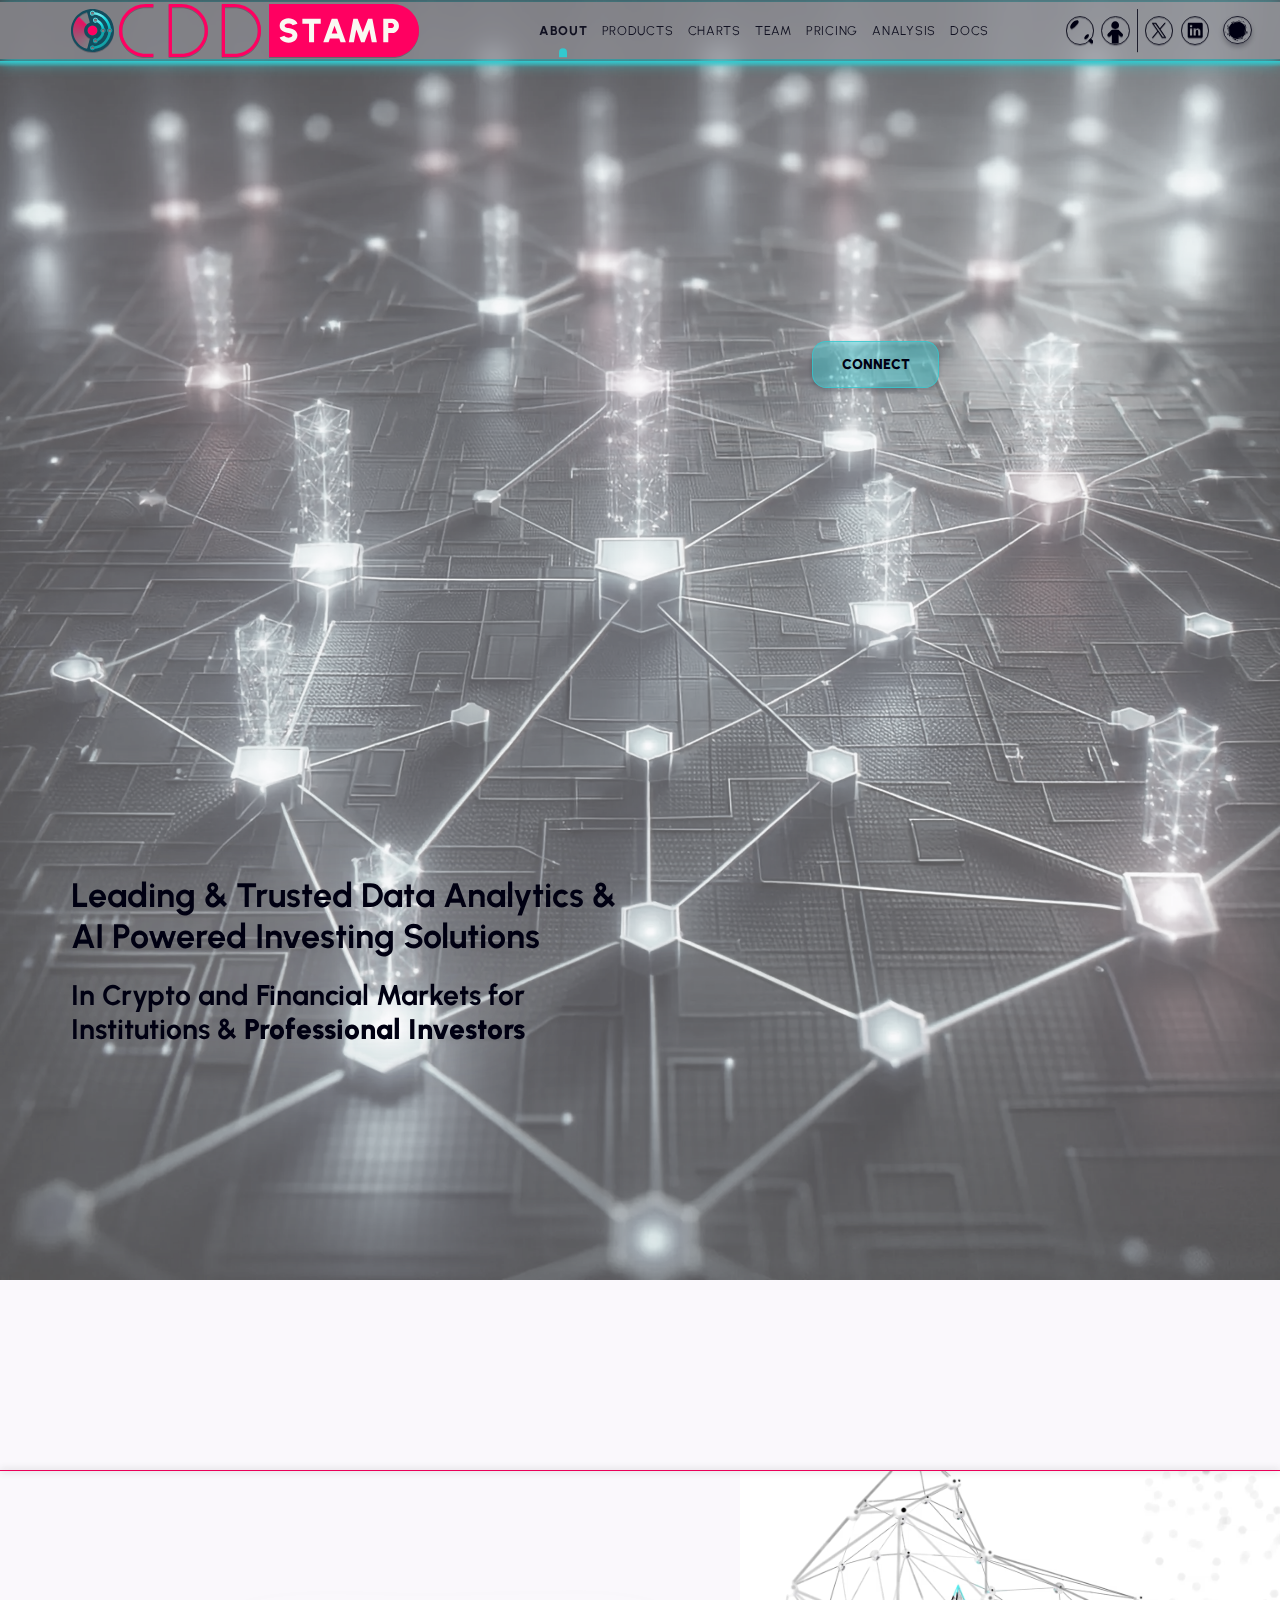
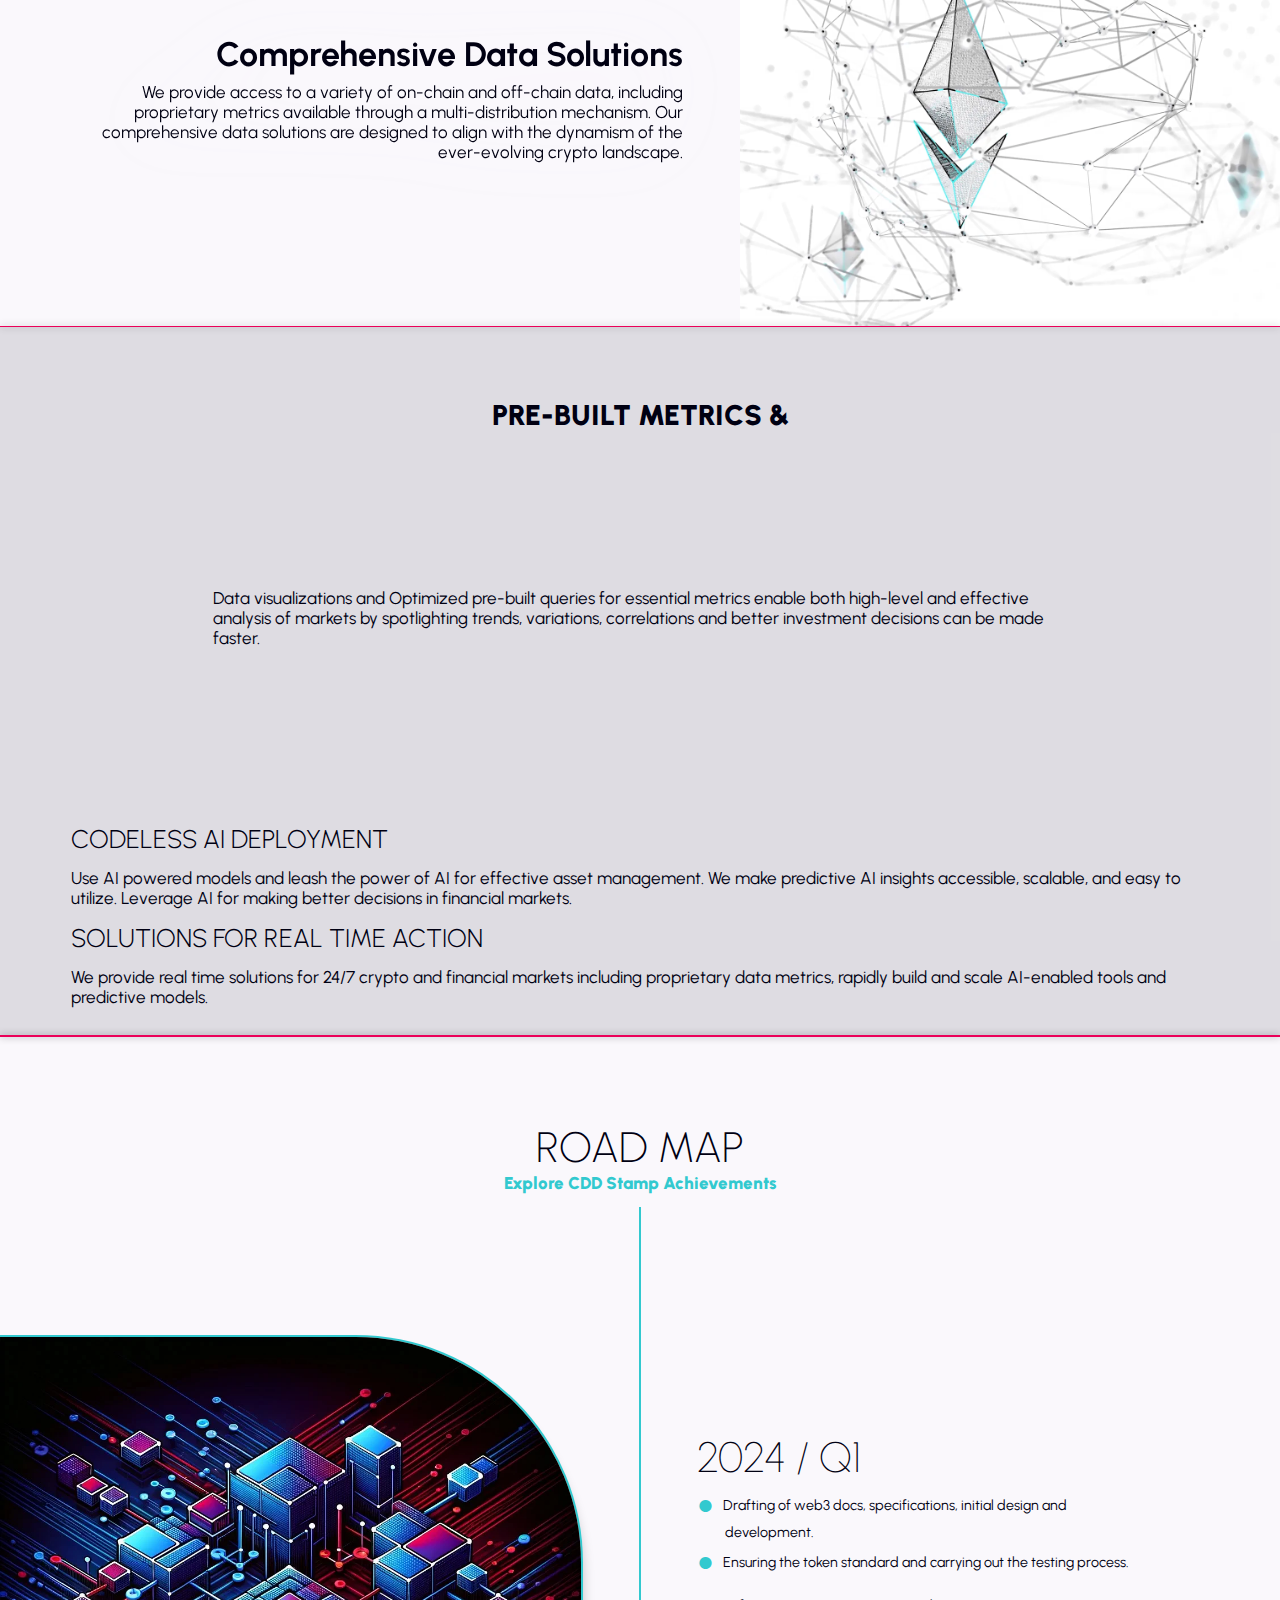
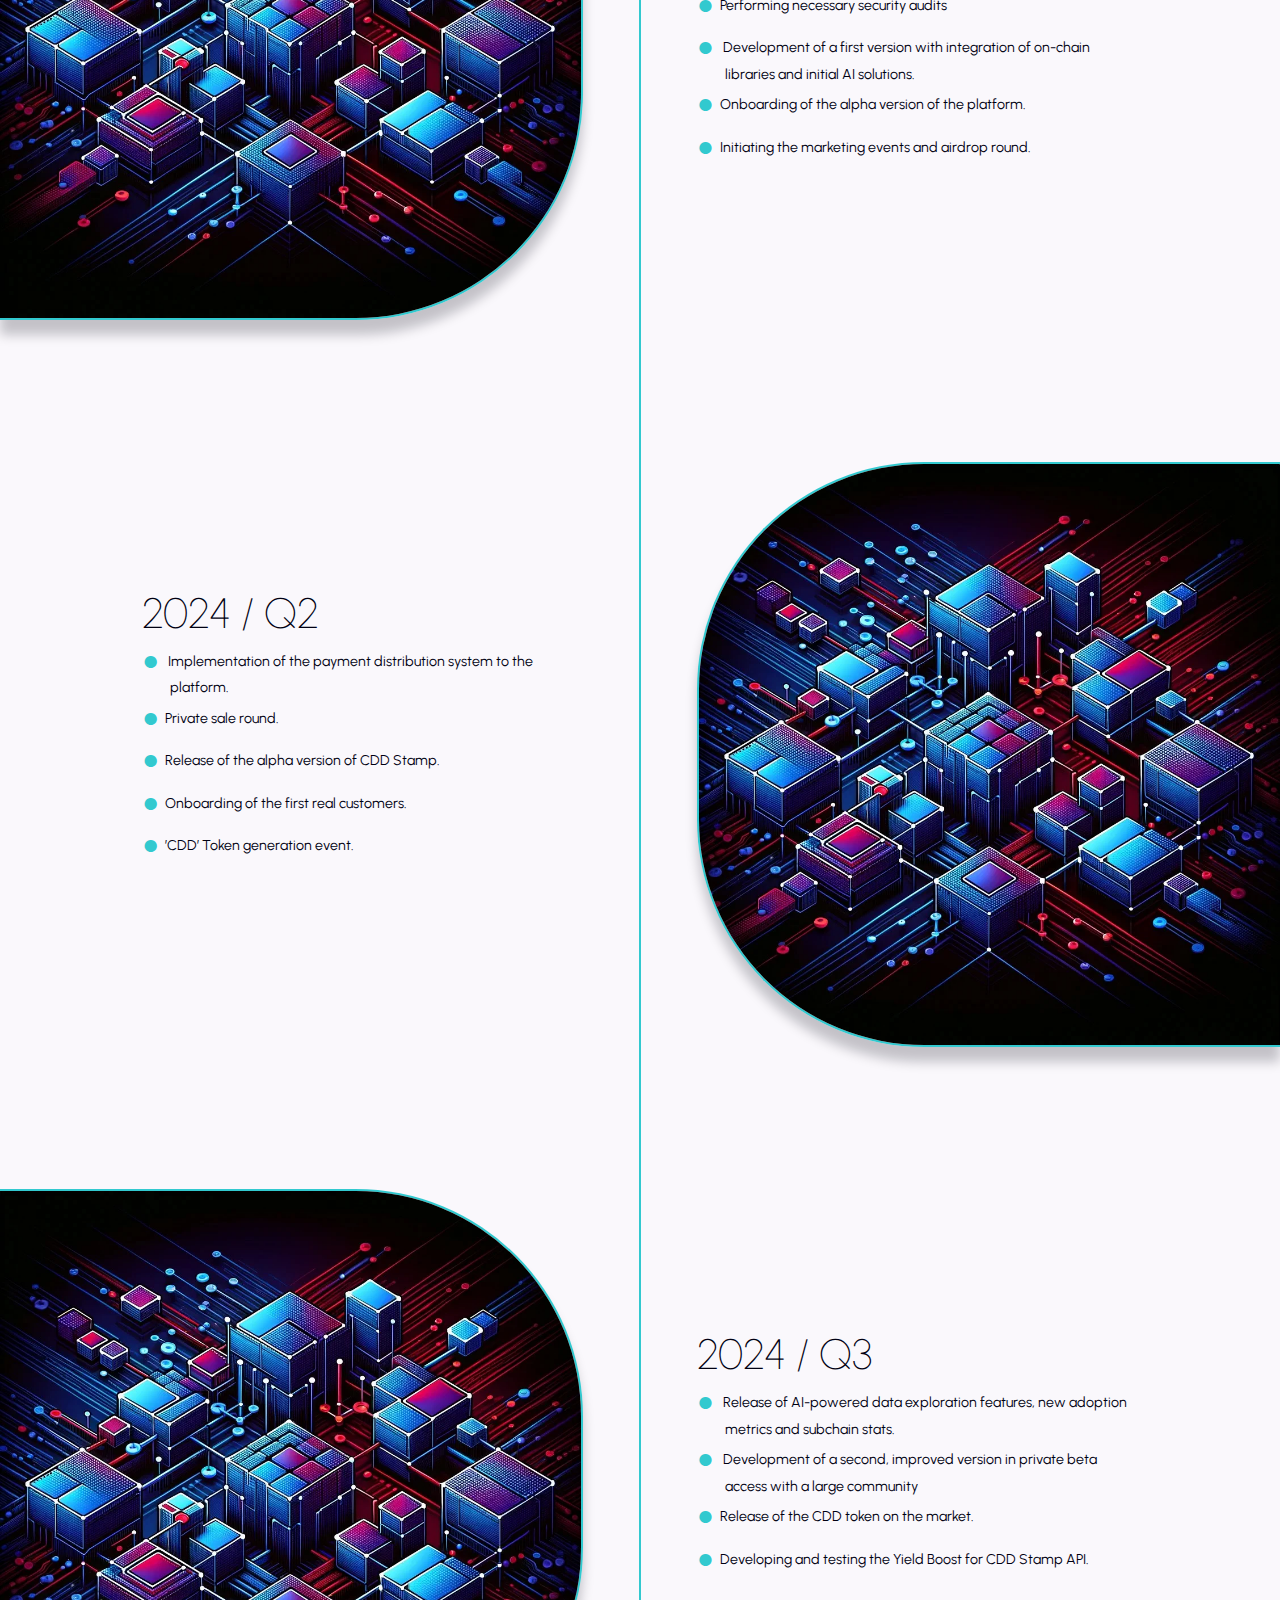
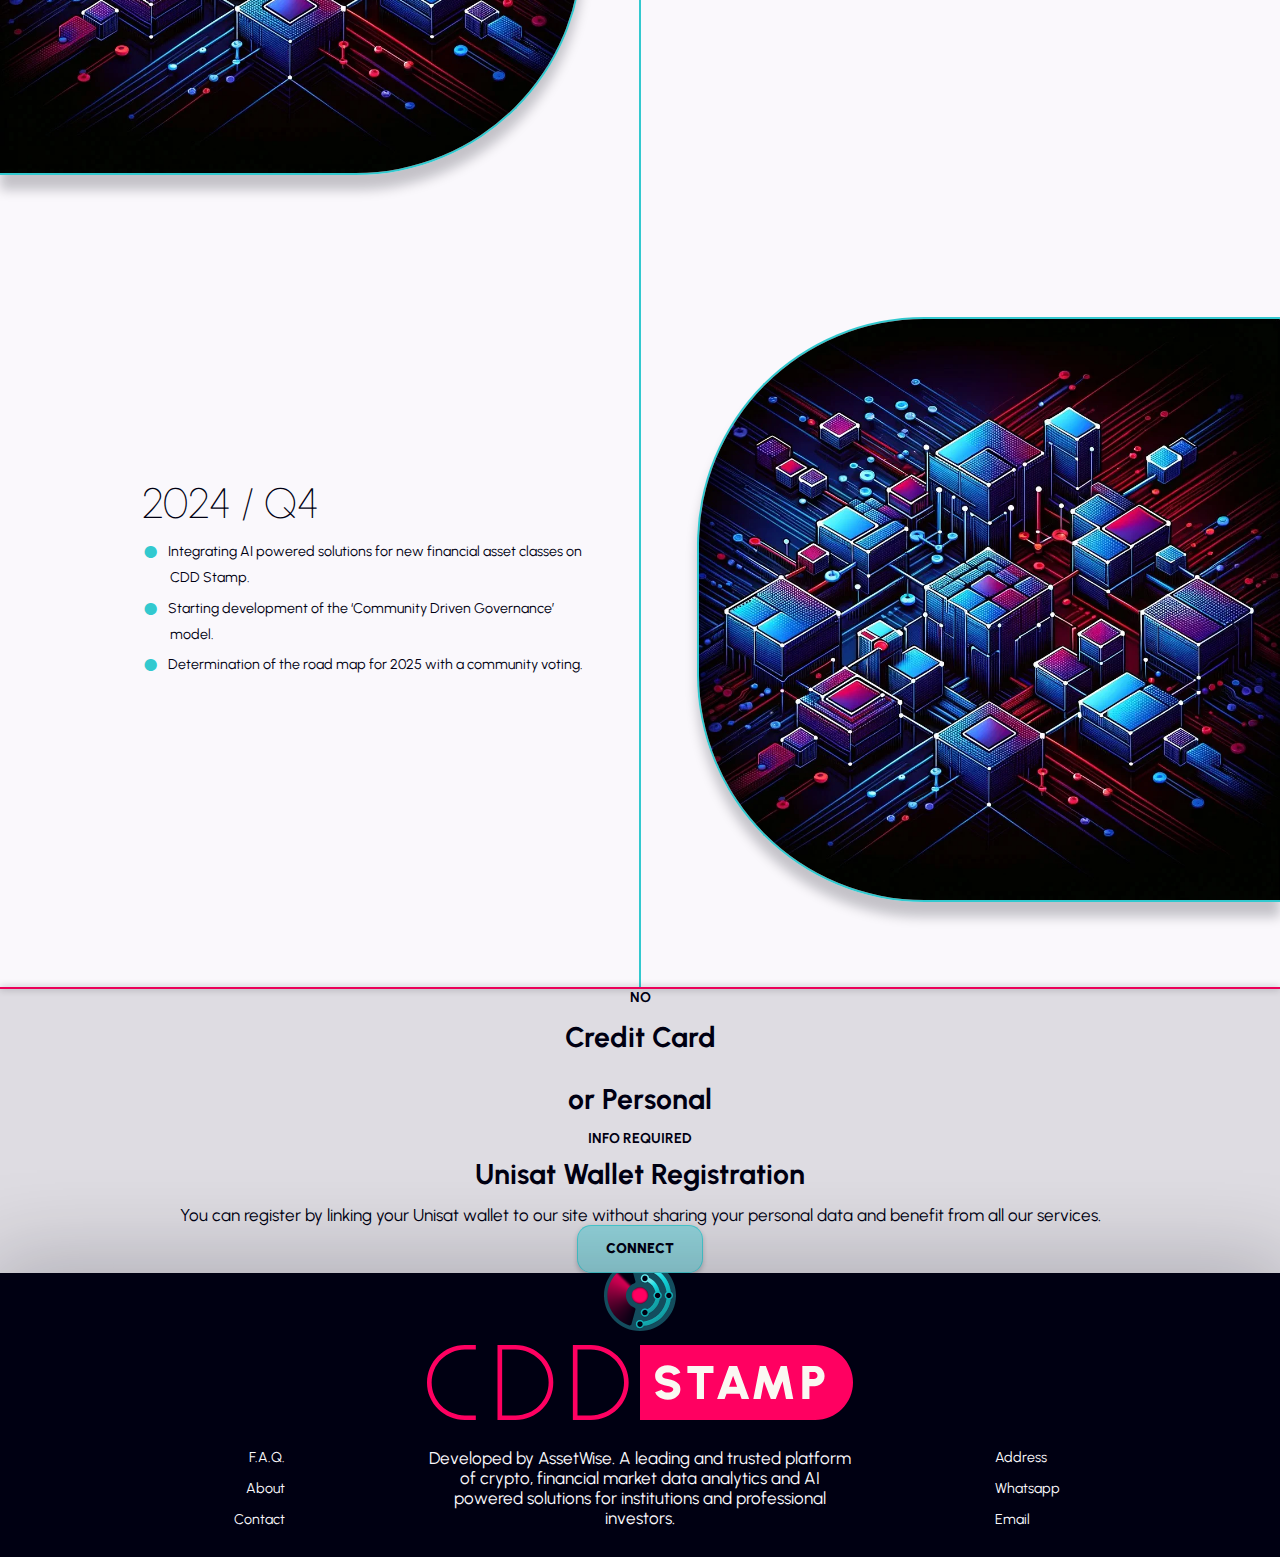
==== commit da0b603e: "Major - Home Pages Fixes and Other Additional Stuff" ====
--- a/index.html
+++ b/index.html
@@ -39,7 +39,7 @@
   <body class="page page-home">
     <header-component></header-component>
 
-    <!-- MAIN - GRAPH PAGE  -->
+    <!-- MAIN - HOME PAGE  -->
     <main class="main main-home">
       <section class="cdd-hero">
         <img src="./cdd-media/webP/cdd-image-hero-1.webp" alt="" />
@@ -78,7 +78,7 @@
 
       <div class="cdd-sep-full"></div>
 
-      <section class="cdd-container-fw">
+      <section class="cdd-container-pd data-metrics smoked">
         <div class="cdd-scrolling-headings">
           <h3 class="fixed-h3">Pre-built Metrics &</h3>
           <div class="rolling-headings">
@@ -116,33 +116,40 @@
 
       <div class="cdd-sep-full"></div>
 
-      <section class="cdd-container-fw cdd-timeline">
-        <h2>Road Map</h2>
-        <p>Explore CDD Stamp Achievements</p>
-
+      <!-- ROAD MAP -->
+      <section class="cdd-roadmap cdd-container-fw">
+        <div class="line-ver"></div>
+
+        <div class="roadmap-header">
+          <h2>Road Map</h2>
+          <p>Explore CDD Stamp Achievements</p>
+        </div>
         <article class="milestone">
           <img
             class="cdd-img-road img-capsule-left"
             src="./cdd-media/webP/cdd-cryptoimage-example.webp"
             alt=""
           />
-          <h3 class="date-heading">2024 / Q1</h3>
-          <ul>
-            <li>
-              Drafting of web3 docs, specifications, initial design and
-              development.
-            </li>
-            <li>
-              Ensuring the token standard and carrying out the testing process.
-            </li>
-            <li>Performing necessary security audits</li>
-            <li>
-              Development of a first version with integration of on-chain
-              libraries and initial AI solutions.
-            </li>
-            <li>Onboarding of the alpha version of the platform.</li>
-            <li>Initiating the marketing events and airdrop round.</li>
-          </ul>
+          <div class="mile-content">
+            <h3 class="date-heading">2024 / Q1</h3>
+            <ul>
+              <li>
+                Drafting of web3 docs, specifications, initial design and
+                development.
+              </li>
+              <li>
+                Ensuring the token standard and carrying out the testing
+                process.
+              </li>
+              <li>Performing necessary security audits</li>
+              <li>
+                Development of a first version with integration of on-chain
+                libraries and initial AI solutions.
+              </li>
+              <li>Onboarding of the alpha version of the platform.</li>
+              <li>Initiating the marketing events and airdrop round.</li>
+            </ul>
+          </div>
         </article>
 
         <article class="milestone">
@@ -151,16 +158,19 @@
             src="./cdd-media/webP/cdd-cryptoimage-example.webp"
             alt=""
           />
-          <h3 class="date-heading">2024 / Q2</h3>
-          <ul>
-            <li>
-              Implementation of the payment distribution system to the platform.
-            </li>
-            <li>Private sale round.</li>
-            <li>Release of the alpha version of CDD Stamp.</li>
-            <li>Onboarding of the first real customers.</li>
-            <li>’CDD’ Token generation event.</li>
-          </ul>
+          <div class="mile-content">
+            <h3 class="date-heading">2024 / Q2</h3>
+            <ul>
+              <li>
+                Implementation of the payment distribution system to the
+                platform.
+              </li>
+              <li>Private sale round.</li>
+              <li>Release of the alpha version of CDD Stamp.</li>
+              <li>Onboarding of the first real customers.</li>
+              <li>’CDD’ Token generation event.</li>
+            </ul>
+          </div>
         </article>
 
         <article class="milestone">
@@ -169,19 +179,21 @@
             src="./cdd-media/webP/cdd-cryptoimage-example.webp"
             alt=""
           />
-          <h3 class="date-heading">2024 / Q3</h3>
-          <ul>
-            <li>
-              Release of AI-powered data exploration features, new adoption
-              metrics and subchain stats.
-            </li>
-            <li>
-              Development of a second, improved version in private beta access
-              with a large community.
-            </li>
-            <li>Release of the CDD token on the market.</li>
-            <li>Developing and testing the Yield Boost for CDD Stamp API.</li>
-          </ul>
+          <div class="mile-content">
+            <h3 class="date-heading">2024 / Q3</h3>
+            <ul>
+              <li>
+                Release of AI-powered data exploration features, new adoption
+                metrics and subchain stats.
+              </li>
+              <li>
+                Development of a second, improved version in private beta access
+                with a large community
+              </li>
+              <li>Release of the CDD token on the market.</li>
+              <li>Developing and testing the Yield Boost for CDD Stamp API.</li>
+            </ul>
+          </div>
         </article>
 
         <article class="milestone">
@@ -190,25 +202,27 @@
             src="./cdd-media/webP/cdd-cryptoimage-example.webp"
             alt=""
           />
-          <h3 class="date-heading">2024 / Q4</h3>
-          <ul>
-            <li>
-              Integrating AI powered solutions for new financial asset classes
-              on CDD Stamp.
-            </li>
-            <li>
-              Starting development of the ‘Community Driven Governance’ model.
-            </li>
-            <li>
-              Determination of the road map for 2025 with a community voting.
-            </li>
-          </ul>
-        </article>
-      </section>
-
-      <div class="cdd-sep-full"></div>
-
-      <section class="cdd-container-fw cdd-quote">
+          <div class="mile-content">
+            <h3 class="date-heading">2024 / Q4</h3>
+            <ul>
+              <li>
+                Integrating AI powered solutions for new financial asset classes
+                on CDD Stamp.
+              </li>
+              <li>
+                Starting development of the ‘Community Driven Governance’ model.
+              </li>
+              <li>
+                Determination of the road map for 2025 with a community voting.
+              </li>
+            </ul>
+          </div>
+        </article>
+      </section>
+
+      <div class="cdd-sep-full"></div>
+
+      <section class="cdd-container-fw cdd-quote smoked">
         <div>
           <h1>NO</h1>
           <h3>Credit Card</h3>
--- a/cdd-css/cdd-general.css
+++ b/cdd-css/cdd-general.css
@@ -81,6 +81,7 @@
   /* effects */
   --sha-icon: 0 0.1rem 0.05rem rgba(var(--cdd-col-text), 0.2);
   --sha-button: 0 0.2rem 0.4rem rgba(var(--cdd-col-text), 0.22);
+  --sha-box: 0 1rem 0.8rem 0rem rgba(var(--cdd-col-text), 0.22);
   --sha-container: 0 0rem 6rem 1rem rgba(var(--cdd-col-text), 0.22);
 
   color: rgba(var(--cdd-col-text), 1);
@@ -136,18 +137,39 @@
   height: 100%;
   min-height: 100vh;
   margin: 0;
-  padding: 0;
+  padding: 4rem 0 0 0;
 
   display: grid;
   align-content: start;
   align-items: start;
 }
 
+.page-name {
+  margin: 0;
+  padding: var(--pad-bar);
+}
+
+.page-name h5 {
+  padding: 0;
+}
+
 /* CDD - GENERAL / OVERALL */
 img {
   width: 100%;
   height: 100%;
   object-fit: contain;
+}
+
+video {
+  width: 100%;
+  max-width: 100%;
+  height: auto;
+}
+
+figure {
+  width: auto;
+  height: fit-content;
+  overflow: hidden;
 }
 
 a {
@@ -181,6 +203,9 @@
   list-style: none;
 }
 
+p {
+  font-size: 1.2rem;
+}
 p,
 ul,
 li {
@@ -212,6 +237,23 @@
   font-size: 2rem;
   padding: 1rem 0;
 }
+
+h4 {
+  font-size: 1.8rem;
+  padding: 1rem 0;
+
+  font-weight: 300;
+  text-transform: uppercase;
+}
+
+h5 {
+  font-size: 1.4rem;
+  padding: 1rem 0;
+
+  font-weight: 300;
+  text-transform: uppercase;
+}
+
 /* END - CDD - GENERAL / OVERALL */
 
 /* CDD - HEADER */
@@ -258,7 +300,7 @@
   /* top: -0.5rem; */
   height: 4rem;
   width: 100%;
-  background-color: rgba(var(--cdd-col-back), 0.44);
+  background-color: rgba(var(--cdd-col-back), 0.33);
   -webkit-backdrop-filter: blur(10px);
   backdrop-filter: blur(10px);
   box-shadow: 0 0.2rem 1rem rgba(var(--cdd-col-acc-m), 1);
@@ -309,6 +351,11 @@
   position: relative;
 }
 
+header .cdd-logo-case,
+header .radar-rotate {
+  width: 3rem;
+}
+
 .cdd-logo-radarrotate {
   /* position: absolute; */
   /* left: -4.171rem; */
@@ -422,7 +469,7 @@
 
 .main-graph {
   position: fixed;
-  margin: 4rem 0 0 0;
+  margin: 0;
 }
 
 .graph-topbar {
@@ -625,7 +672,8 @@
 .cdd-hero {
   width: 100%;
   height: 48rem;
-  top: 0rem;
+  top: -4rem;
+  margin-bottom: -4rem;
   position: relative;
 }
 
@@ -678,8 +726,194 @@
   padding: 2rem 2rem 2rem 5rem;
 }
 
+/* Home - Road Map */
+body .cdd-roadmap {
+  position: relative;
+  display: grid;
+  row-gap: 10rem;
+  padding: 6rem 0;
+  overflow: hidden;
+}
+
+.roadmap-header {
+  /* position: relative; */
+  display: grid;
+  place-content: center;
+  place-items: center;
+  text-align: center;
+}
+.line-ver {
+  position: absolute;
+  width: 0.1rem;
+  height: 100%;
+  background-color: rgba(var(--cdd-col-acc-m), 1);
+  justify-self: center;
+  margin: 12rem 0;
+}
+
+.roadmap-header h2 {
+  text-transform: uppercase;
+  font-size: 3rem;
+  font-weight: 200;
+}
+
+.roadmap-header p {
+  font-weight: 900;
+  color: rgba(var(--cdd-col-acc-m), 1);
+}
+
+.cdd-roadmap .milestone {
+  display: grid;
+  align-items: center;
+  grid-template-columns: 1fr 1fr;
+  gap: 8rem;
+}
+
+/* bullets */
+.milestone ul li {
+  padding-inline-start: 2rem;
+  text-indent: -2rem;
+  line-height: 1rem;
+  margin-bottom: 1rem;
+}
+.milestone ul li:before {
+  content: "●";
+  font-weight: 600;
+  display: inline-block;
+  font-size: 2rem;
+  margin: 0;
+  height: 2rem;
+  width: 1.6rem;
+  vertical-align: text-top;
+  color: rgba(var(--cdd-col-acc-m), 1);
+  text-align: left;
+  text-indent: 0rem;
+}
+
+.milestone img {
+  width: 100%;
+  height: 32rem;
+  object-fit: cover;
+  border-color: rgba(var(--cdd-col-acc-m), 1);
+  border-style: solid;
+  box-shadow: var(--sha-box);
+}
+
+.img-capsule-left {
+  border-radius: 0 16rem 16rem 0;
+  border-width: 0.2rem 0.2rem 0.2rem 0;
+}
+
+.img-capsule-right {
+  border-radius: 16rem 0 0 16rem;
+  border-width: 0.2rem 0rem 0.2rem 0.2rem;
+}
+
+.milestone:nth-child(even) img {
+  order: 1;
+}
+
+.milestone:nth-child(even) div {
+  order: -1;
+  justify-self: end;
+  padding: 0 0 0 10rem;
+}
+
+.milestone div {
+  padding: 0 10rem 0 0;
+}
+
+.mile-content {
+  translate: 0 -2rem;
+}
+
+.mile-content h3 {
+  font-size: 3rem;
+  font-weight: 100;
+}
+
 /* PAGES - ABOUT */
+
+.cdd-logo-bigback {
+  z-index: -2;
+  display: inline-flex;
+  position: fixed;
+  left: 32vw;
+  width: 36vw;
+  translate: 0 17vh;
+}
+
+.cdd-logo-bigback img {
+  height: 36vw;
+  width: auto;
+}
+
+.cdd-logo-bigback .cdd-logo-case {
+  translate: -100%;
+  filter: saturate(0) drop-shadow(0 0.5rem 0.5rem rgba(var(--col-black), 0.55))
+    brightness(0.4) contrast(0.9) blur(1px);
+}
+
+.cdd-logo-backdrop {
+  translate: -200%;
+  opacity: 1;
+  backdrop-filter: brightness(2.5) contrast(7.5) saturate(0);
+  z-index: -2;
+  filter: blur(39px) saturate(0);
+  border-radius: 50%;
+  overflow: visible;
+  filter: opacity(0.6) saturate(8) blur(19px) brightness(0.6) hue-rotate(415deg);
+}
+
+.cdd-logo-bigback .cdd-logo-radarrotate,
+.cdd-logo-backdrop {
+  animation: rotate360 infinite 32s linear;
+}
+
 .about-headings {
   position: relative;
-  top: 8rem;
-}
+  top: 12rem;
+  margin-bottom: -8rem;
+}
+
+.about-content p {
+  width: 20rem;
+  justify-self: center;
+  text-align: justify;
+}
+
+.about-details {
+  display: grid;
+  justify-content: center;
+  padding: 2rem 0;
+}
+
+.about-details h3 {
+  text-align: center;
+}
+
+.about-details * {
+  padding: 0 10rem;
+}
+
+/* PAGES - PRODUCTS */
+
+.cdd-products {
+  display: grid;
+  gap: 6rem;
+  padding: var(--pad-bar);
+  width: 100%;
+  height: auto;
+}
+
+.cdd-product {
+  width: 100%;
+  height: 100%;
+  overflow: hidden;
+  padding: 2rem 0;
+
+  display: grid;
+  gap: 2rem;
+
+  height: fit-content;
+}
--- a/cdd-css/cdd-mats.css
+++ b/cdd-css/cdd-mats.css
@@ -249,16 +249,29 @@
 /* SEPARATORS */
 .cdd-sep-full {
   width: 100vw;
-  height: 3rem;
-  background: rgba(var(--cdd-col-acc-m), 1);
-}
+  height: 0.1rem;
+  background: rgba(var(--cdd-col-red), 1);
+  position: relative;
+  z-index: 2;
+  box-shadow: 0 0rem 0.5rem rgba(var(--cdd-col-text), 0.44);
+}
+/* .cdd-sep-full:before {
+  content: "";
+  position: absolute;
+  background: black;
+  display: grid;
+  height: 100%;
+  width: 100%;
+  z-index: -1;
+  border-radius: 50%;
+} */
 
 /* ROLLING HEADINGS  */
 /* h3 used  */
 .cdd-scrolling-headings {
   display: grid;
-  justify-content: center;
-  justify-items: center;
+  /* justify-content: center; */
+  /* justify-items: center; */
   align-content: start;
   overflow: hidden;
   height: 32rem;
@@ -309,44 +322,28 @@
   animation: 18s heading-effect 12s linear infinite;
 }
 
-/* CDD - SITE IMAGES */
-/* roadmap image - capsule shaped*/
-.cdd-img-road {
-  width: 24rem;
-  height: 12rem;
-  object-fit: cover;
-  border: 0.1rem solid rgba(var(--cdd-col-acc-m), 1);
-  border-radius: 6rem;
-}
-
-.img-capsule-left {
-  border-radius: 0 6rem 6rem 0;
-  border-width: 0.1rem 0.1rem 0.1rem 0;
-}
-
-.img-capsule-right {
-  border-radius: 6rem 0 0 6rem;
-  border-width: 0.1rem 0rem 0.1rem 0.1rem;
-}
-
-/* roadmap - general */
-.milestone ul li {
-  list-style: disc;
-  padding: initial;
-}
-
-/* CONTAINERS  */
+/* CONTAINERS & STUFF  */
 /* Container - Full Width */
-.cdd-container-fw {
+
+.smoked {
+  background-color: rgba(var(--cdd-col-text), 0.11);
+}
+
+.cdd-container-pd {
+  display: grid;
   width: 100%;
   height: fit-content;
   padding: var(--pad-desktop);
 }
 
+.cdd-container-fw {
+  padding: 0;
+}
 /* full with & height fixed  */
 .cdd-fixed-full {
   width: 100%;
   height: 100%;
+  min-height: 90vh;
   margin: 0;
   padding: 0;
   position: relative;
@@ -362,42 +359,27 @@
   position: fixed;
 }
 
-.cdd-logo-bigback {
-  z-index: -2;
-  display: inline-flex;
-  position: fixed;
-  left: 25vw;
-  width: 50vw;
-  translate: 0 17vh;
-}
-
-.cdd-logo-bigback .cdd-logo-case {
-  translate: -100%;
-  filter: saturate(0) drop-shadow(0 0.5rem 0.5rem rgba(var(--col-black), 0.55))
-    brightness(0.4) contrast(0.9) blur(1px);
-}
-
-.cdd-logo-backdrop {
-  translate: -200%;
-  opacity: 1;
-  backdrop-filter: brightness(2.5) contrast(7.5) saturate(0);
-  z-index: -2;
-  filter: blur(39px) saturate(0);
-  border-radius: 50%;
-  overflow: visible;
-  filter: opacity(0.6) saturate(8) blur(19px) brightness(0.6) hue-rotate(415deg);
-}
-
-.cdd-logo-bigback .cdd-logo-radarrotate,
-.cdd-logo-backdrop {
-  animation: rotate360 infinite 32s linear;
-}
-
 .overlay {
   height: 100vh;
   width: 100vw;
-  background: rgba(var(--cdd-col-back), 0.33);
+  background: rgba(var(--cdd-col-back), 0.66);
   position: fixed;
   z-index: -1;
-  backdrop-filter: blur(2px);
-}
+  /* backdrop-filter: blur(2px); */
+}
+
+/* QUOTES */
+
+q {
+  font-style: italic;
+  font-size: 2.6rem;
+  font-weight: 800;
+}
+
+.cdd-quote {
+  display: grid;
+  place-content: center;
+  text-align: center;
+
+  height: 20rem;
+}
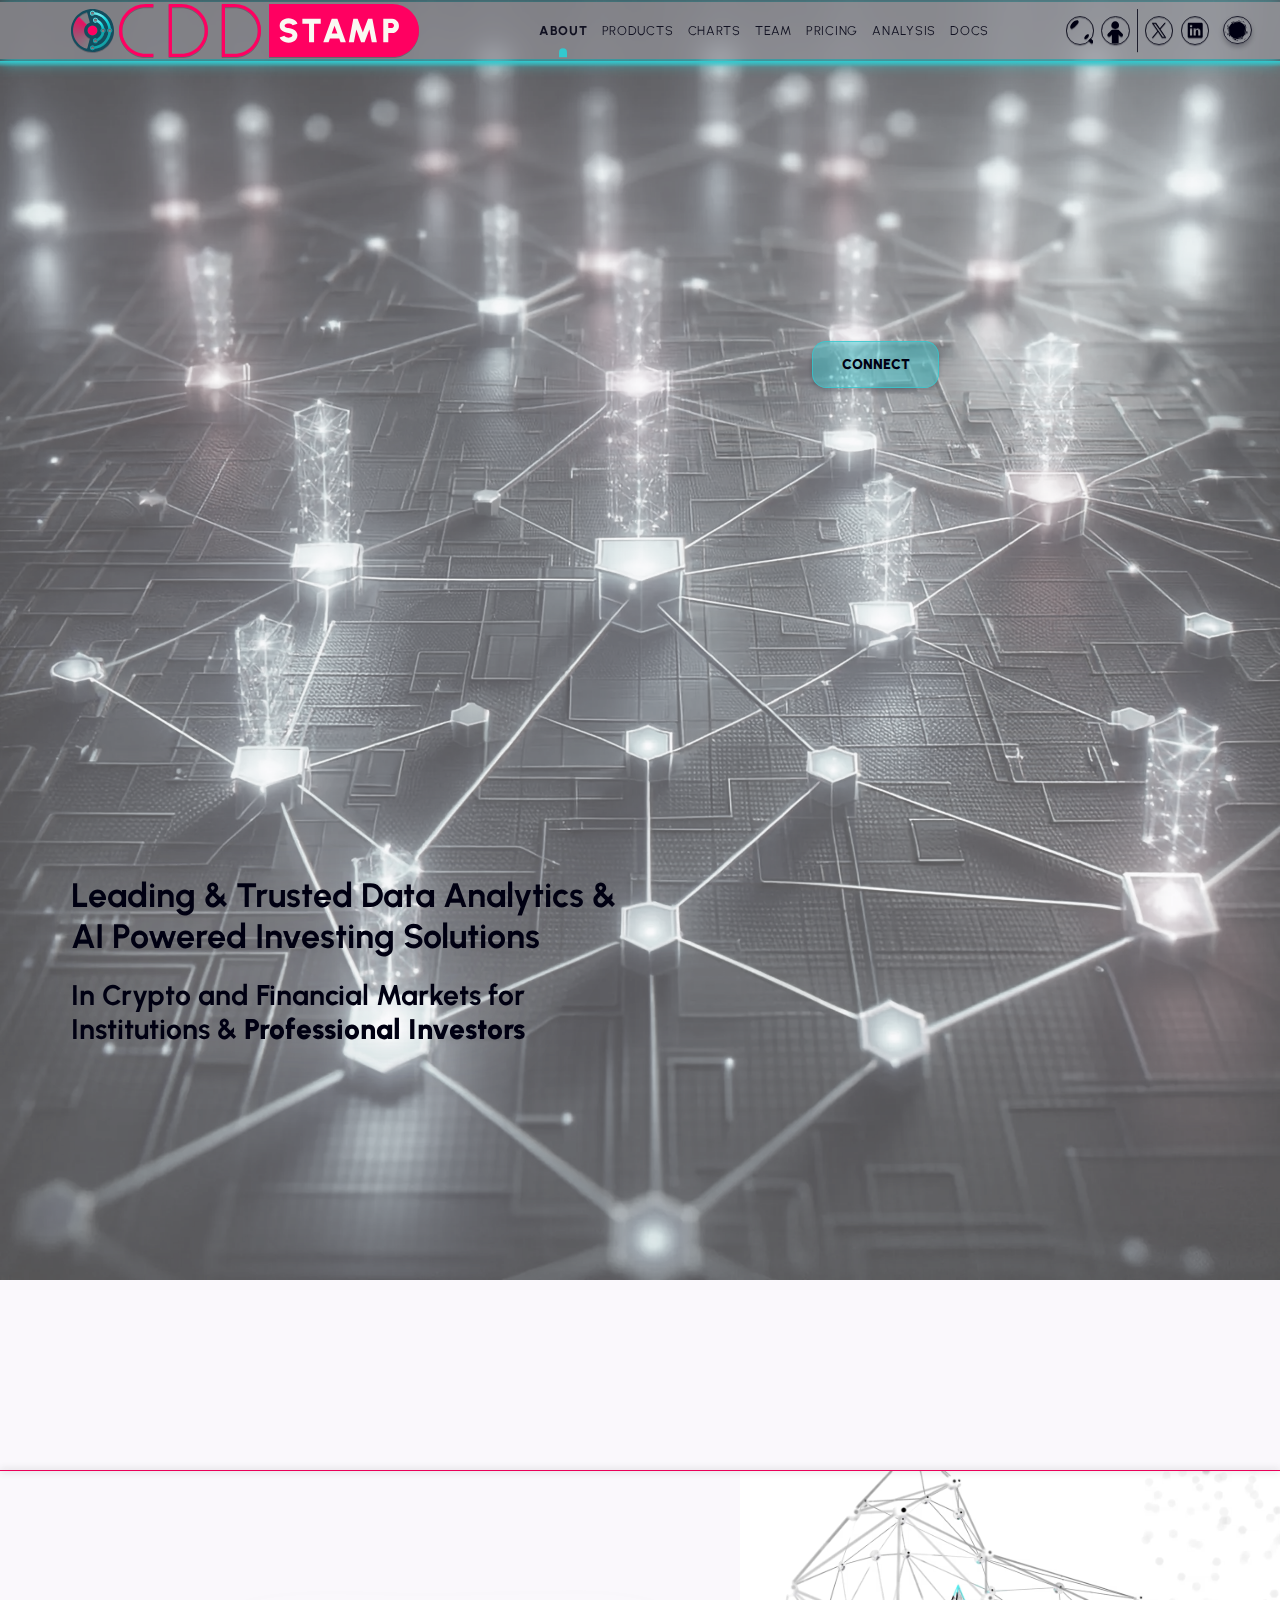
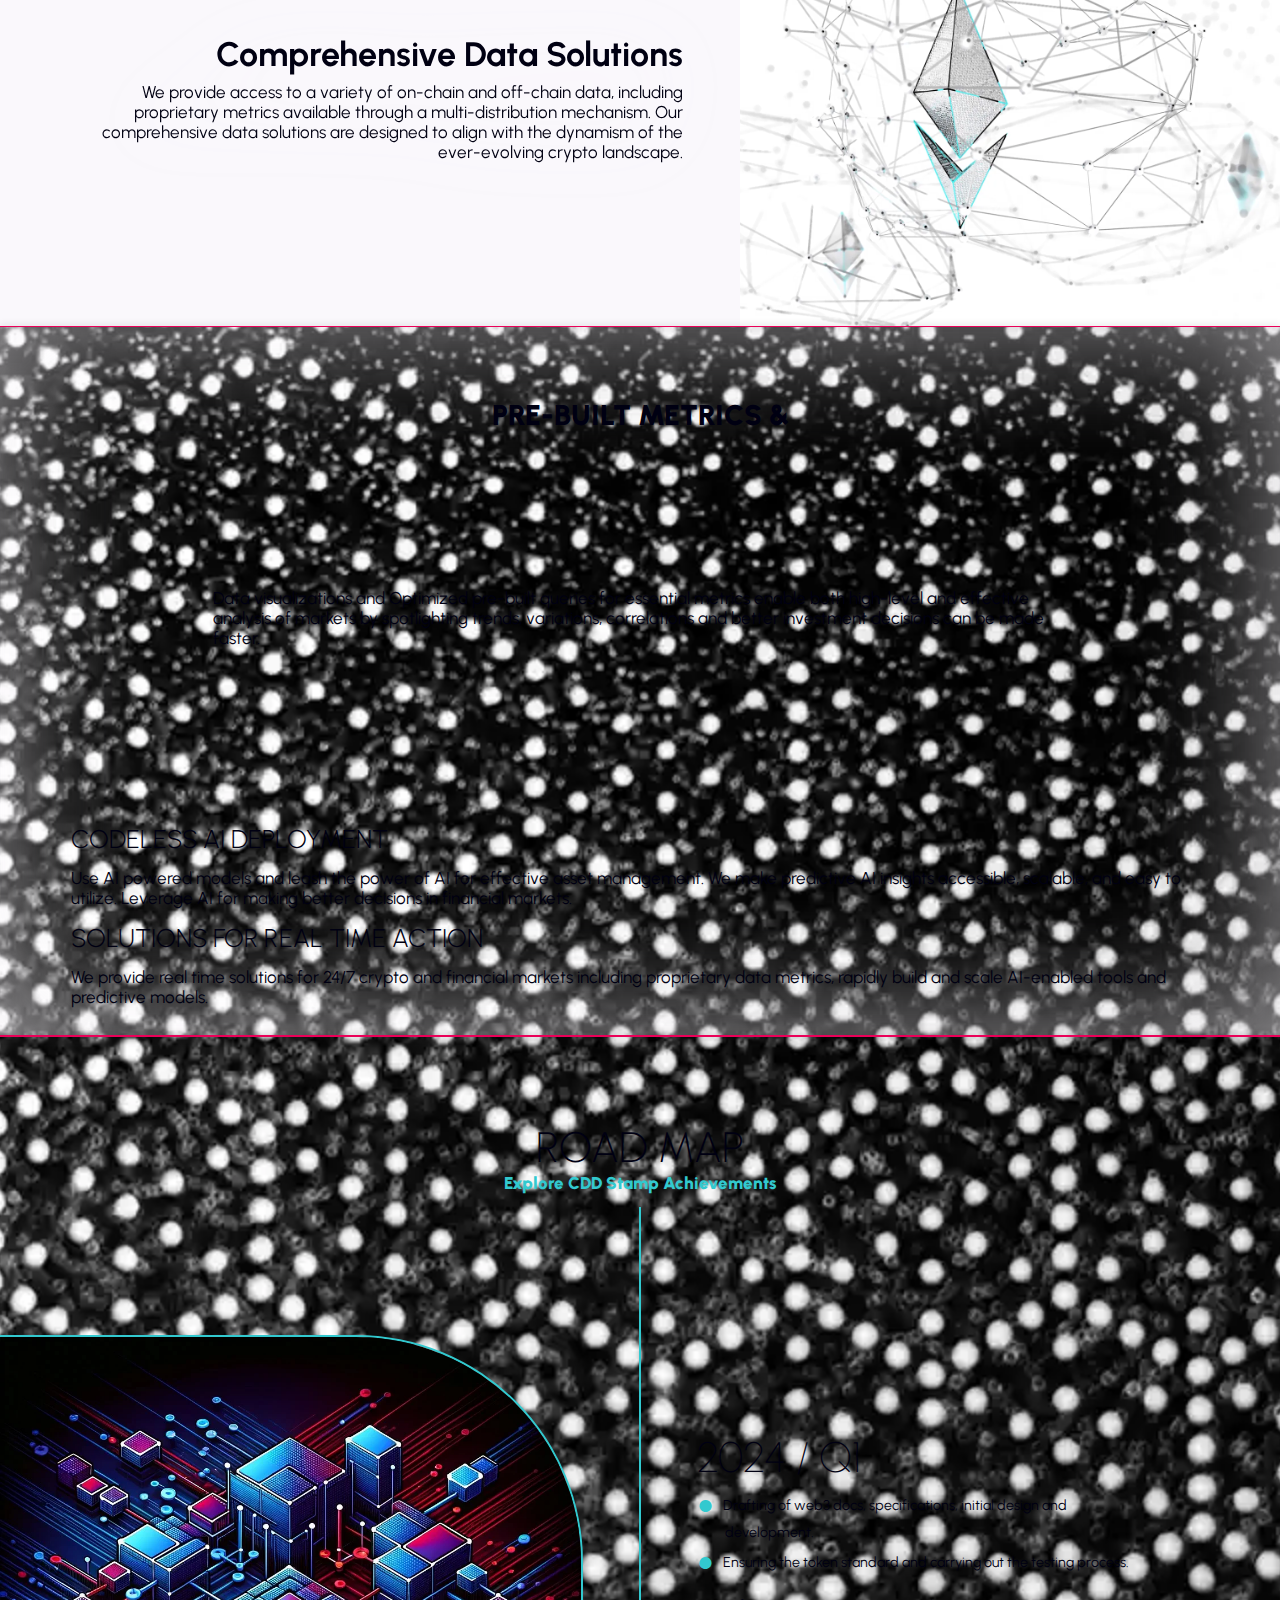
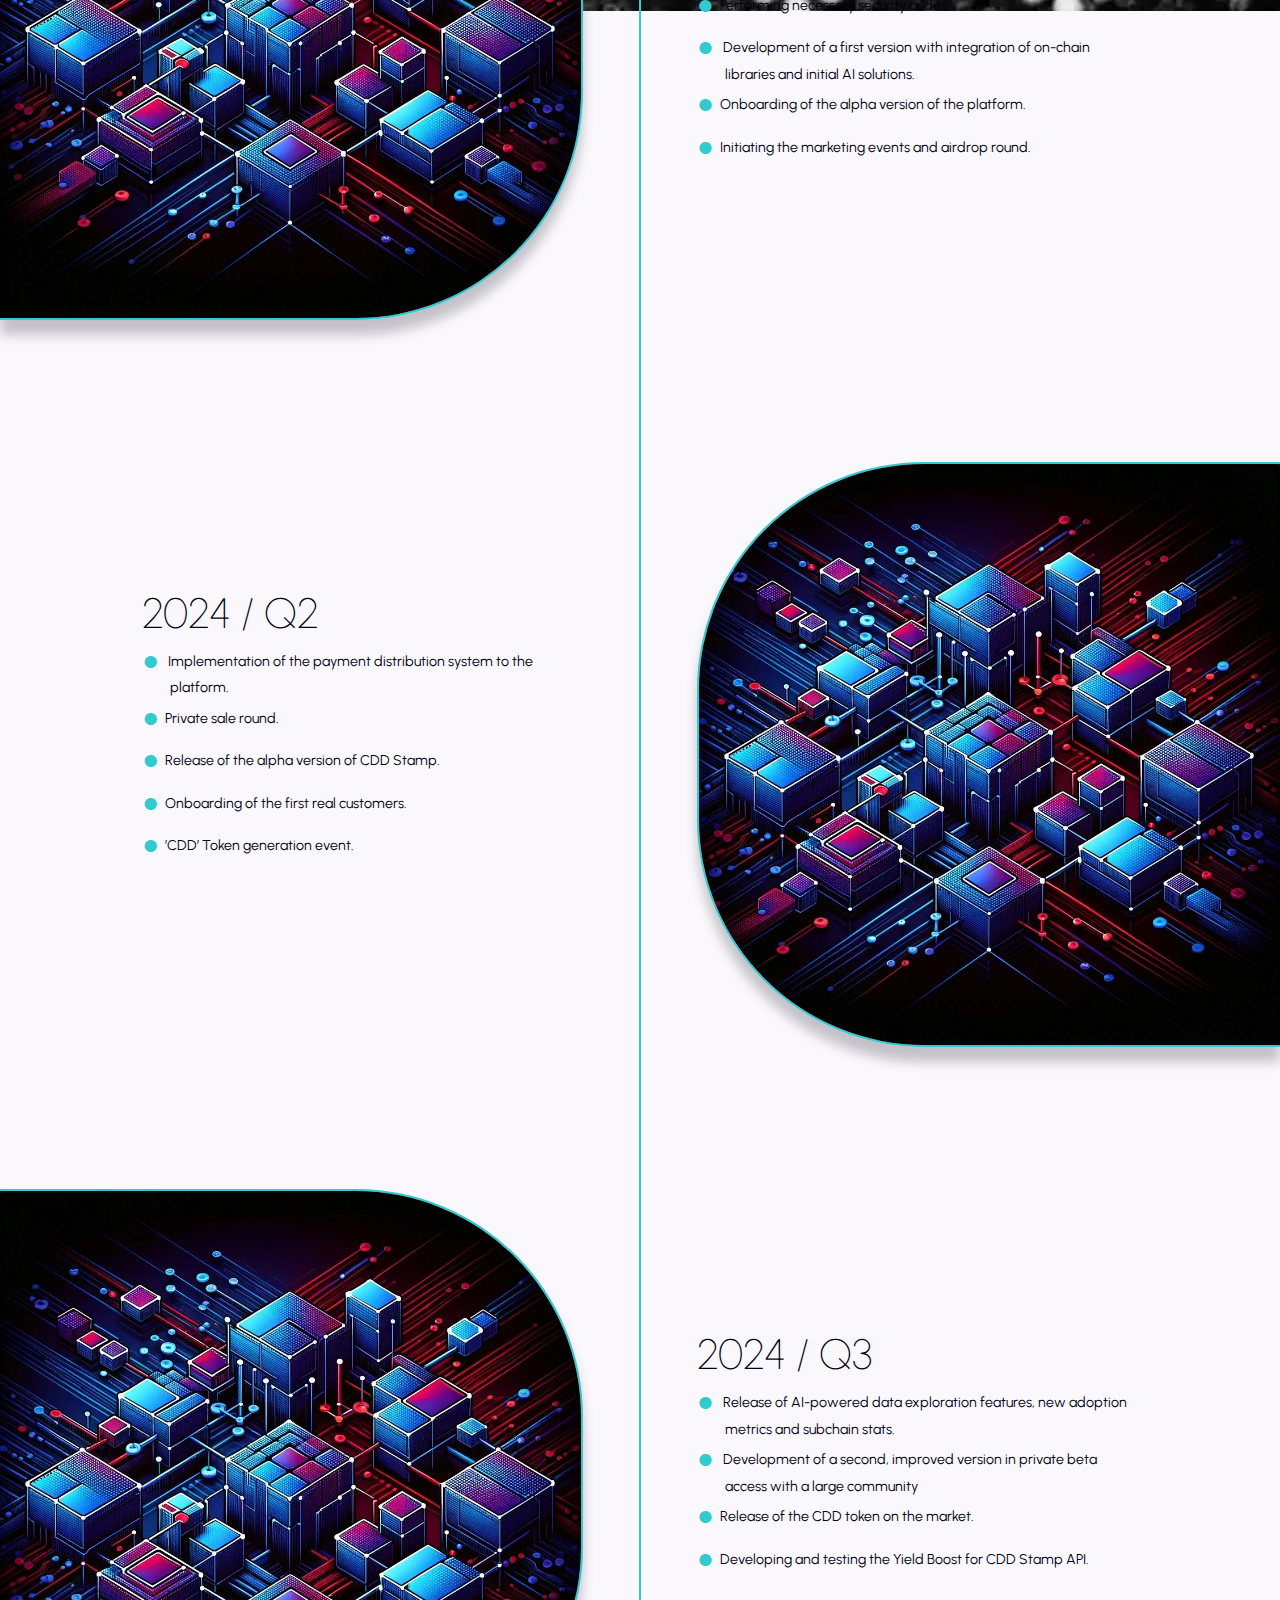
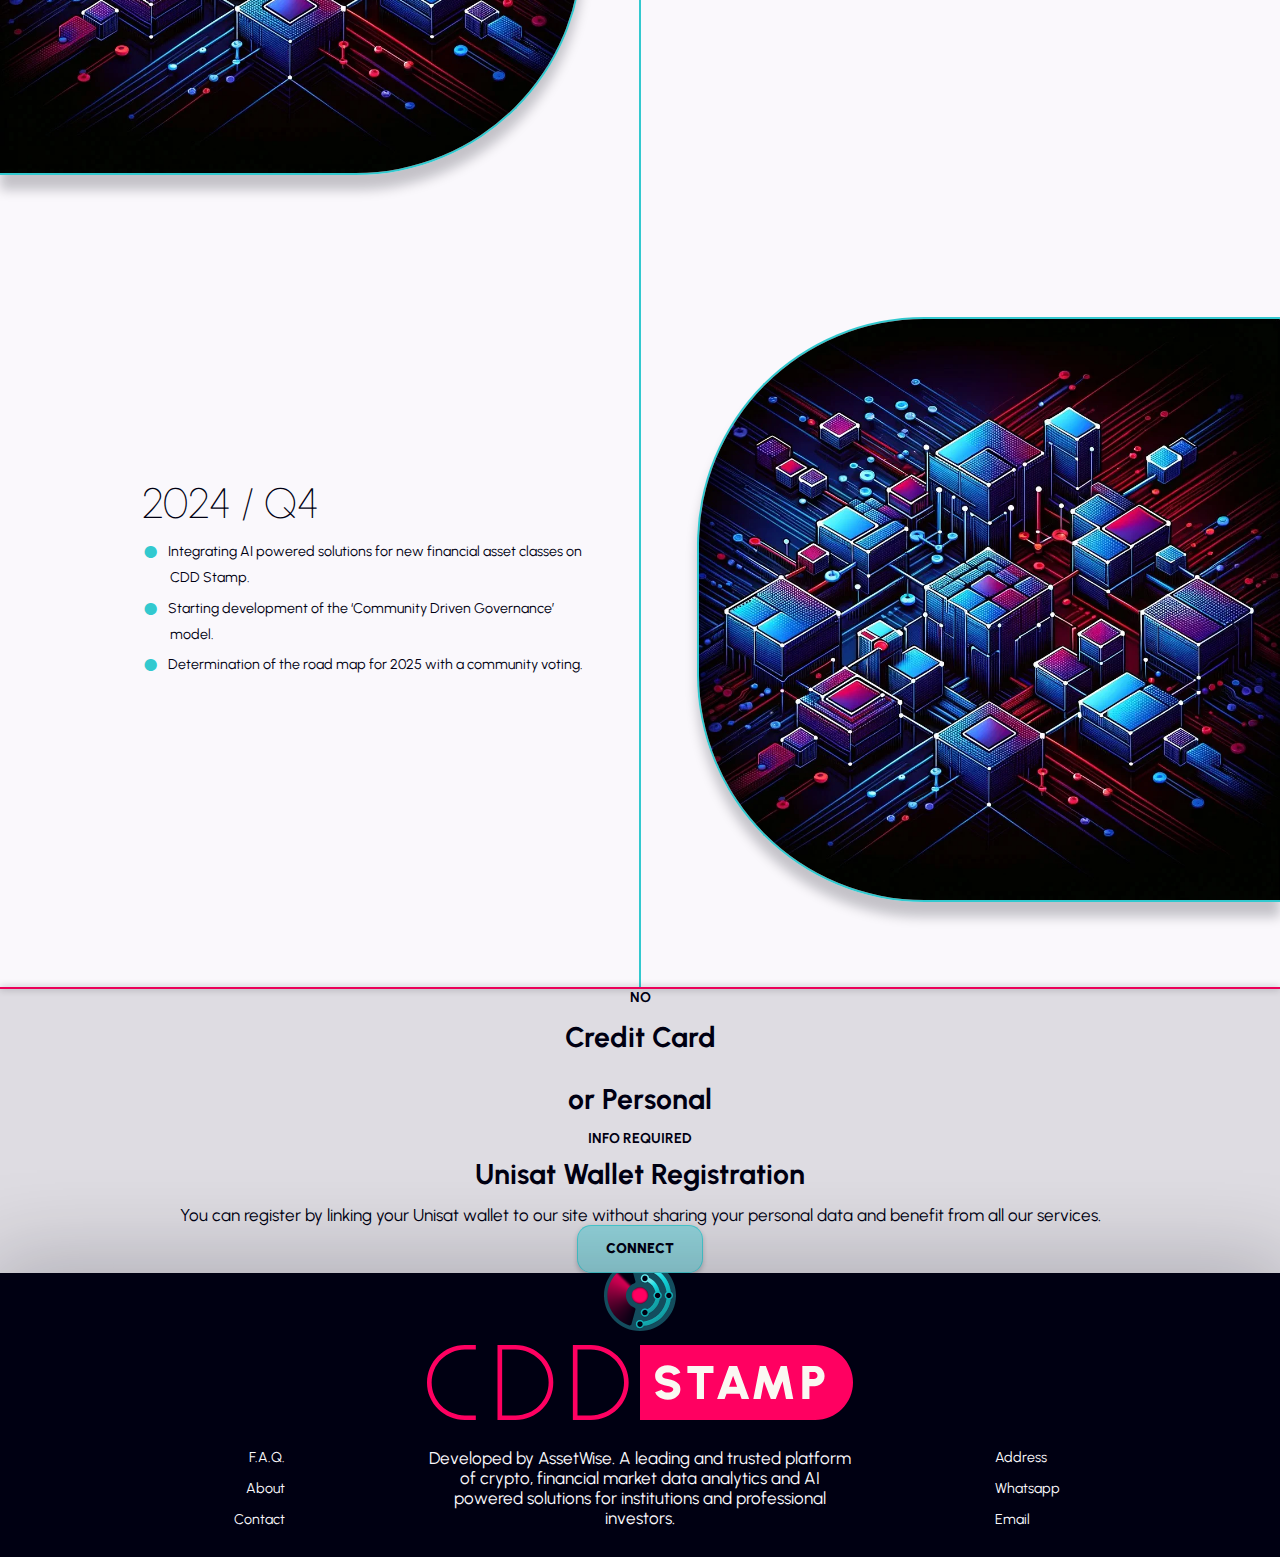
==== commit 9a5b139a: "Some Animations and Fixes Added" ====
--- a/index.html
+++ b/index.html
@@ -78,7 +78,13 @@
 
       <div class="cdd-sep-full"></div>
 
-      <section class="cdd-container-pd data-metrics smoked">
+      <section class="cdd-container-pd data-metrics">
+        <div class="aniback .lite-image">
+          <img
+            src="./cdd-media/webP/tim-mossholder-ZyP5EDv5pFY-unsplash-gray.webp"
+            alt=""
+          />
+        </div>
         <div class="cdd-scrolling-headings">
           <h3 class="fixed-h3">Pre-built Metrics &</h3>
           <div class="rolling-headings">
--- a/cdd-css/cdd-general.css
+++ b/cdd-css/cdd-general.css
@@ -726,6 +726,28 @@
   padding: 2rem 2rem 2rem 5rem;
 }
 
+/* Home - Metrics */
+
+.data-metrics {
+  position: relative;
+  box-shadow: inset 0 0 10rem rgba(var(--cdd-col-back), 0.66);
+}
+.aniback {
+  position: absolute;
+  width: 100%;
+  height: 100%;
+  overflow: hidden;
+}
+
+.aniback img {
+  animation: 166s anibackimg 0s linear infinite;
+  transform-origin: center;
+  scale: 3;
+  z-index: -2;
+  position: relative;
+  /* opacity: 0.22; */
+}
+
 /* Home - Road Map */
 body .cdd-roadmap {
   position: relative;
--- a/cdd-css/cdd-animations.css
+++ b/cdd-css/cdd-animations.css
@@ -43,3 +43,25 @@
 
 @keyframes fading-gradient {
 }
+
+/* ANIMATED BACKGROUND IMAGE */
+@keyframes anibackimg {
+  0% {
+    rotate: 0deg;
+    translate: -25% -25%;
+    scale: 300%;
+    opacity: 0.16;
+  }
+
+  50% {
+    translate: 25% 25%;
+    scale: 400%;
+    opacity: 0.04;
+  }
+  100% {
+    rotate: 360deg;
+    translate: -25% -25%;
+    scale: 300%;
+    opacity: 0.16;
+  }
+}
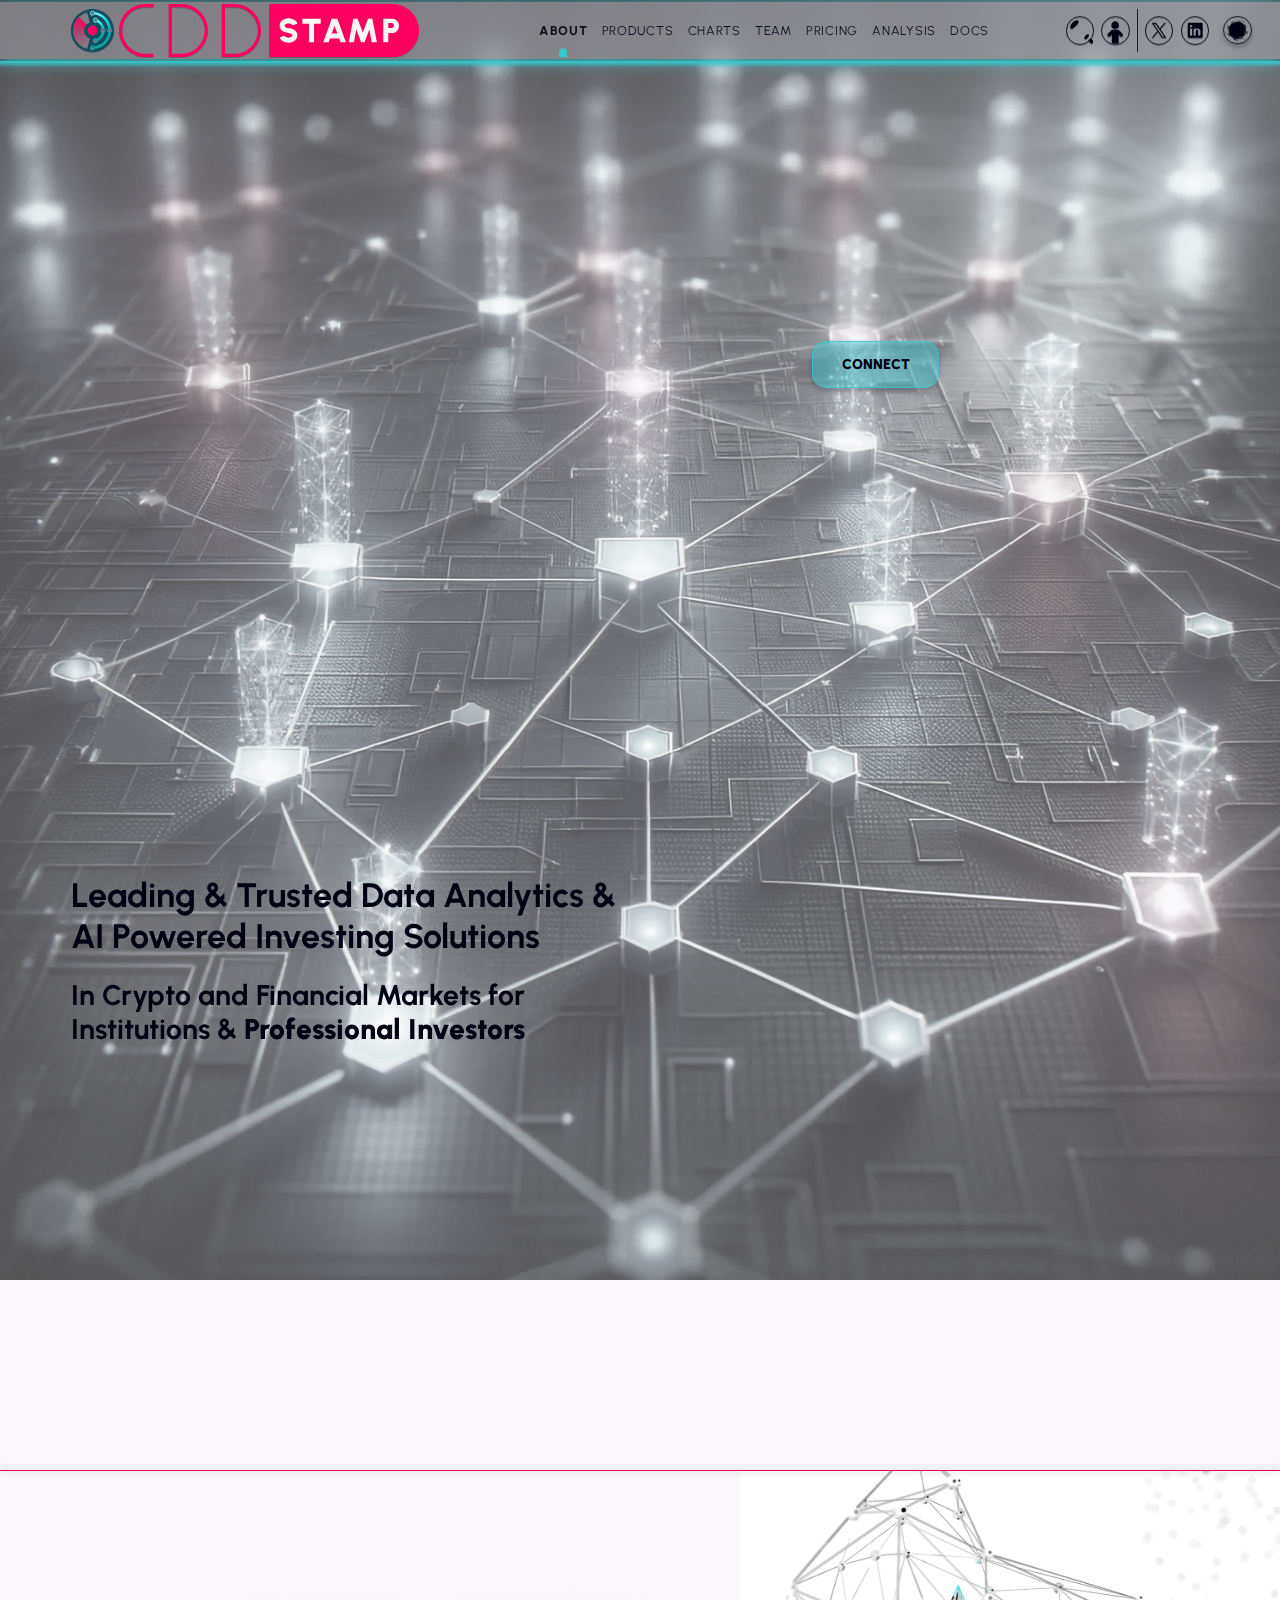
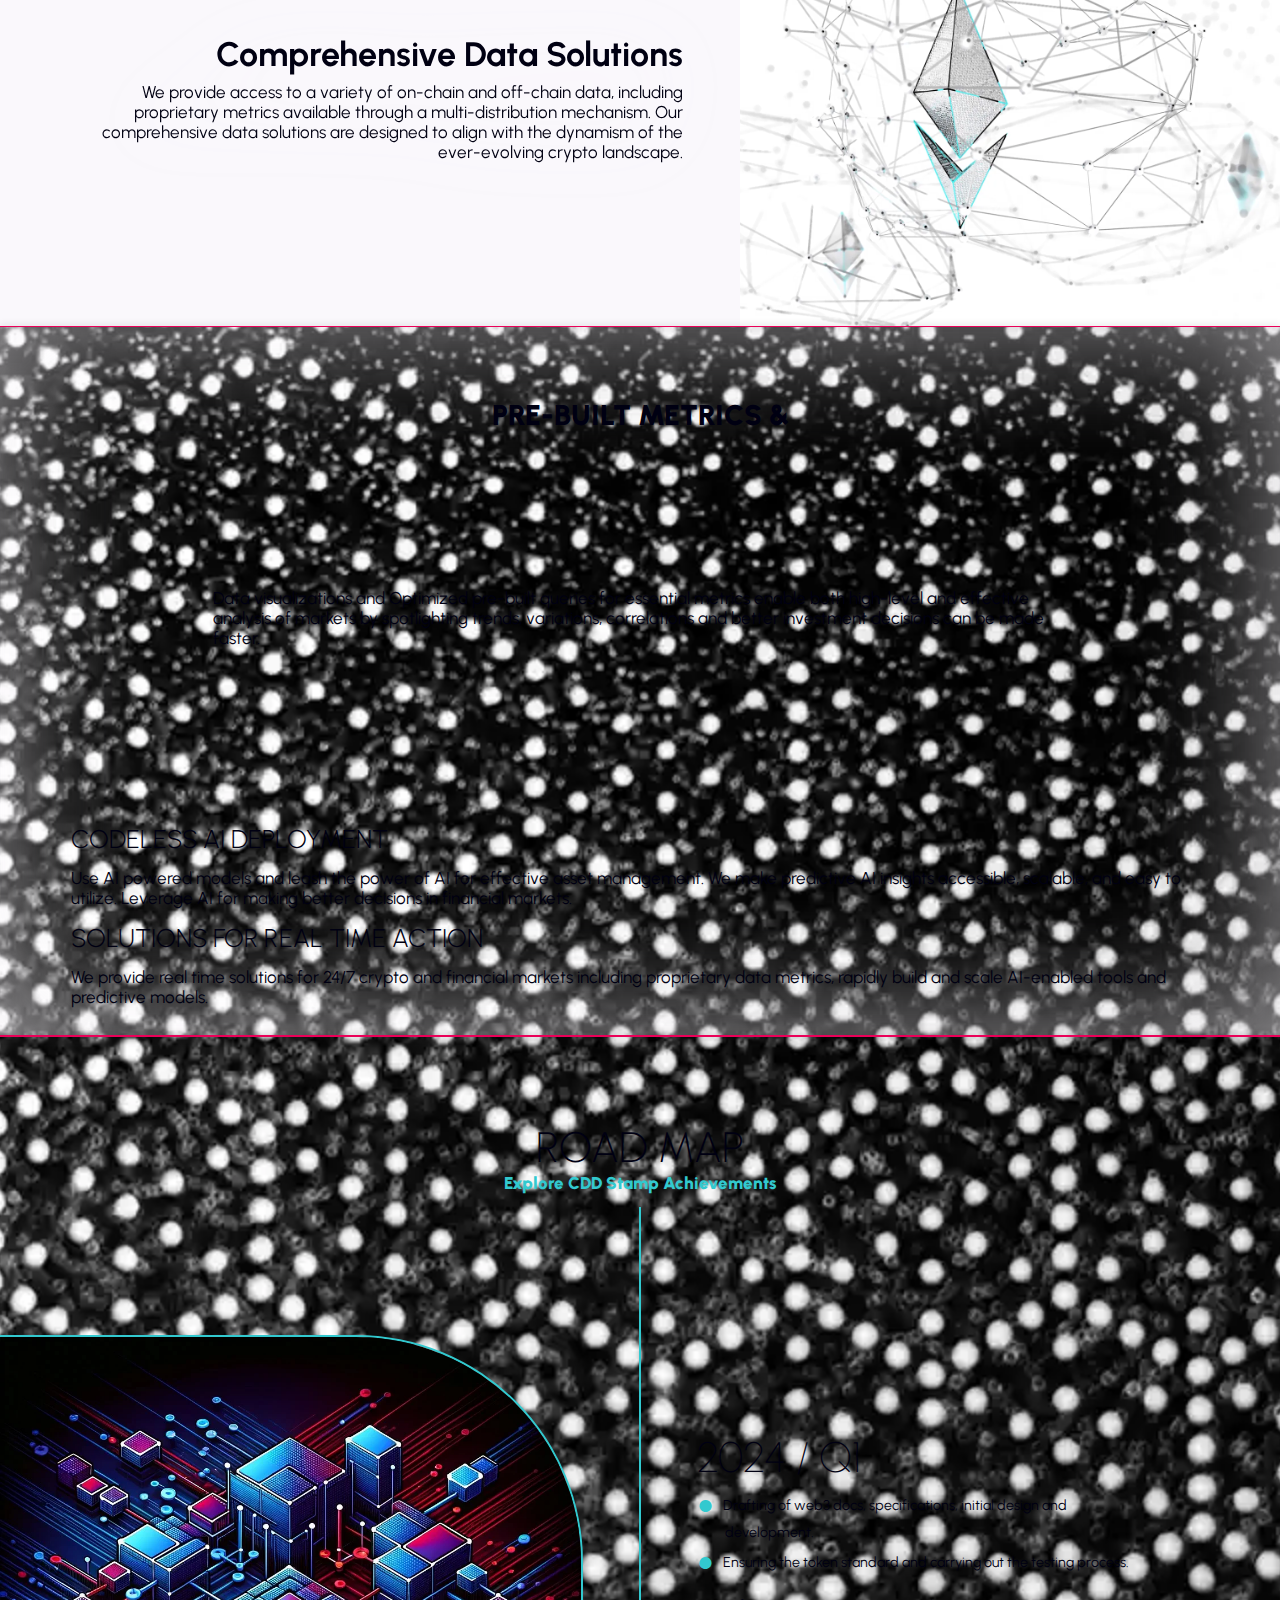
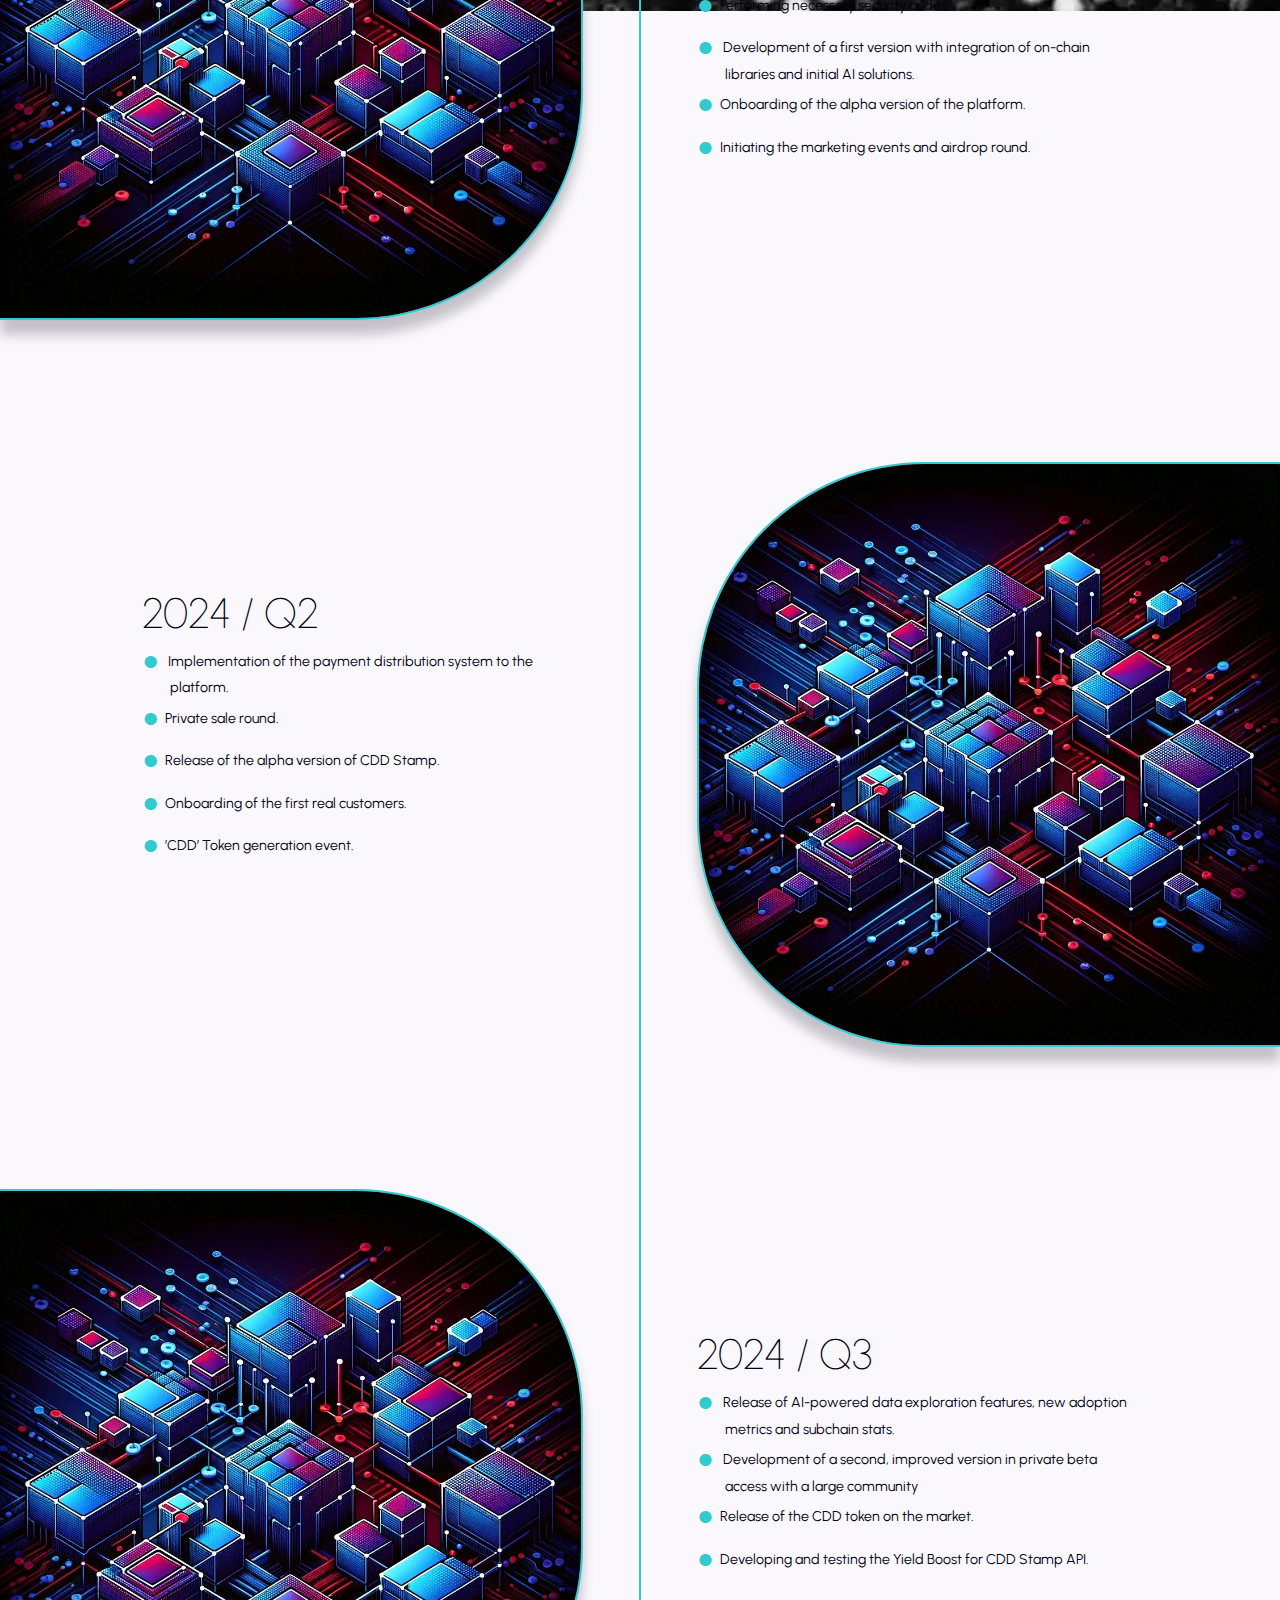
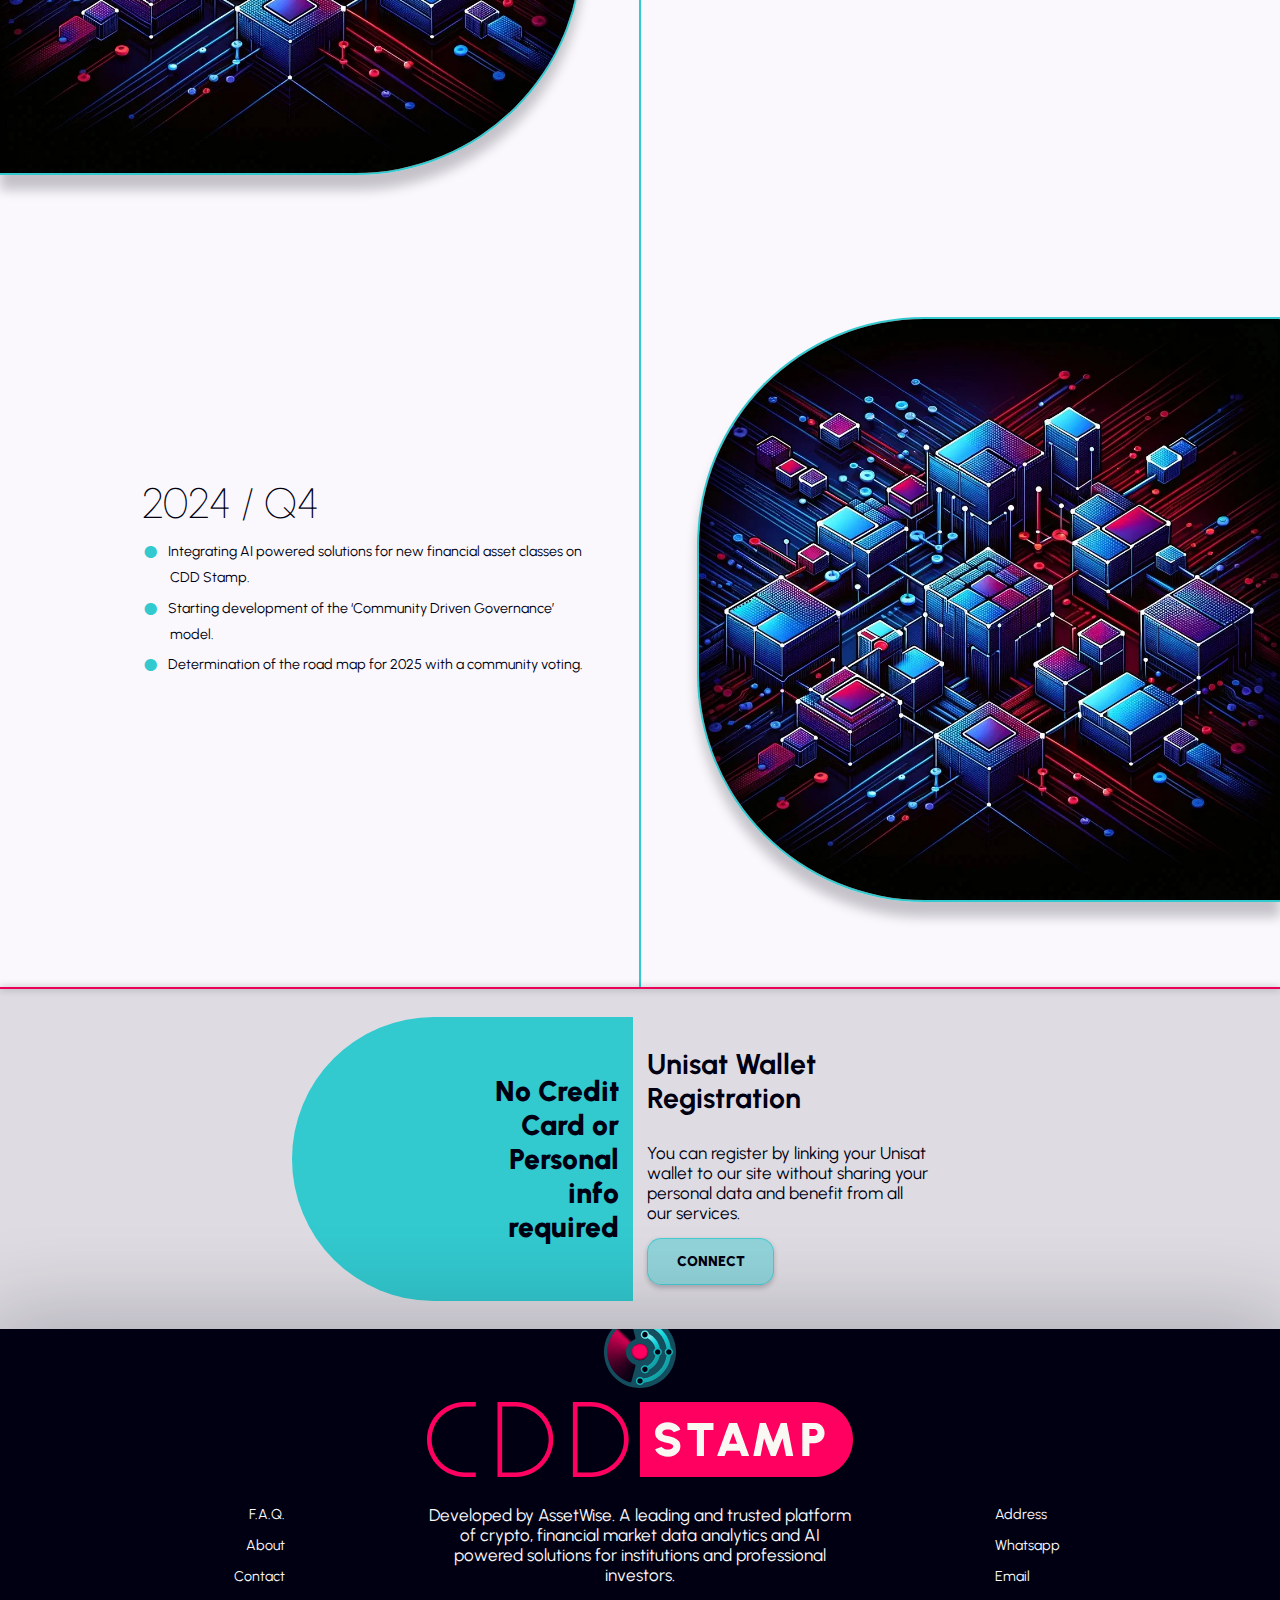
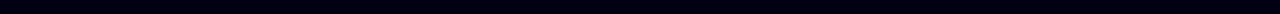
==== commit 596b0574: "Payment Info Quote Design" ====
--- a/index.html
+++ b/index.html
@@ -228,12 +228,9 @@
 
       <div class="cdd-sep-full"></div>
 
-      <section class="cdd-container-fw cdd-quote smoked">
-        <div>
-          <h1>NO</h1>
-          <h3>Credit Card</h3>
-          <h3>or Personal</h3>
-          <h1>INFO REQUIRED</h1>
+      <section class="cdd-container-pd cdd-info-quote smoked">
+        <div>
+          <p>No Credit Card or Personal info required</p>
         </div>
         <div>
           <h3>Unisat Wallet Registration</h3>
--- a/cdd-css/cdd-general.css
+++ b/cdd-css/cdd-general.css
@@ -188,6 +188,7 @@
   border-radius: 1rem;
   background: rgba(var(--cdd-col-acc-m), 0.44);
   box-shadow: var(--sha-button);
+  width: fit-content;
 }
 
 button a {
@@ -854,6 +855,43 @@
   font-weight: 100;
 }
 
+/* Home - Payment Info */
+.cdd-info-quote {
+  grid-template-columns: 1fr 1fr;
+  gap: 1rem;
+  place-content: center;
+  place-items: center;
+}
+
+.cdd-info-quote div:nth-child(1) {
+  display: grid;
+  justify-content: end;
+  justify-items: end;
+  align-items: center;
+  justify-self: end;
+  padding: 1rem;
+  background: rgba(var(--cdd-col-acc-m));
+  width: 24rem;
+  border-radius: 12rem 0 0 12rem;
+  height: 20rem;
+}
+
+.cdd-info-quote div:nth-child(1) > p {
+  font-size: 2rem;
+  font-weight: 900;
+  text-align: right;
+  width: 50%;
+}
+
+.cdd-info-quote div:nth-child(2) {
+  display: grid;
+  gap: 1rem;
+  justify-content: start;
+  justify-items: start;
+  justify-self: start;
+  width: 20rem;
+}
+
 /* PAGES - ABOUT */
 
 .cdd-logo-bigback {
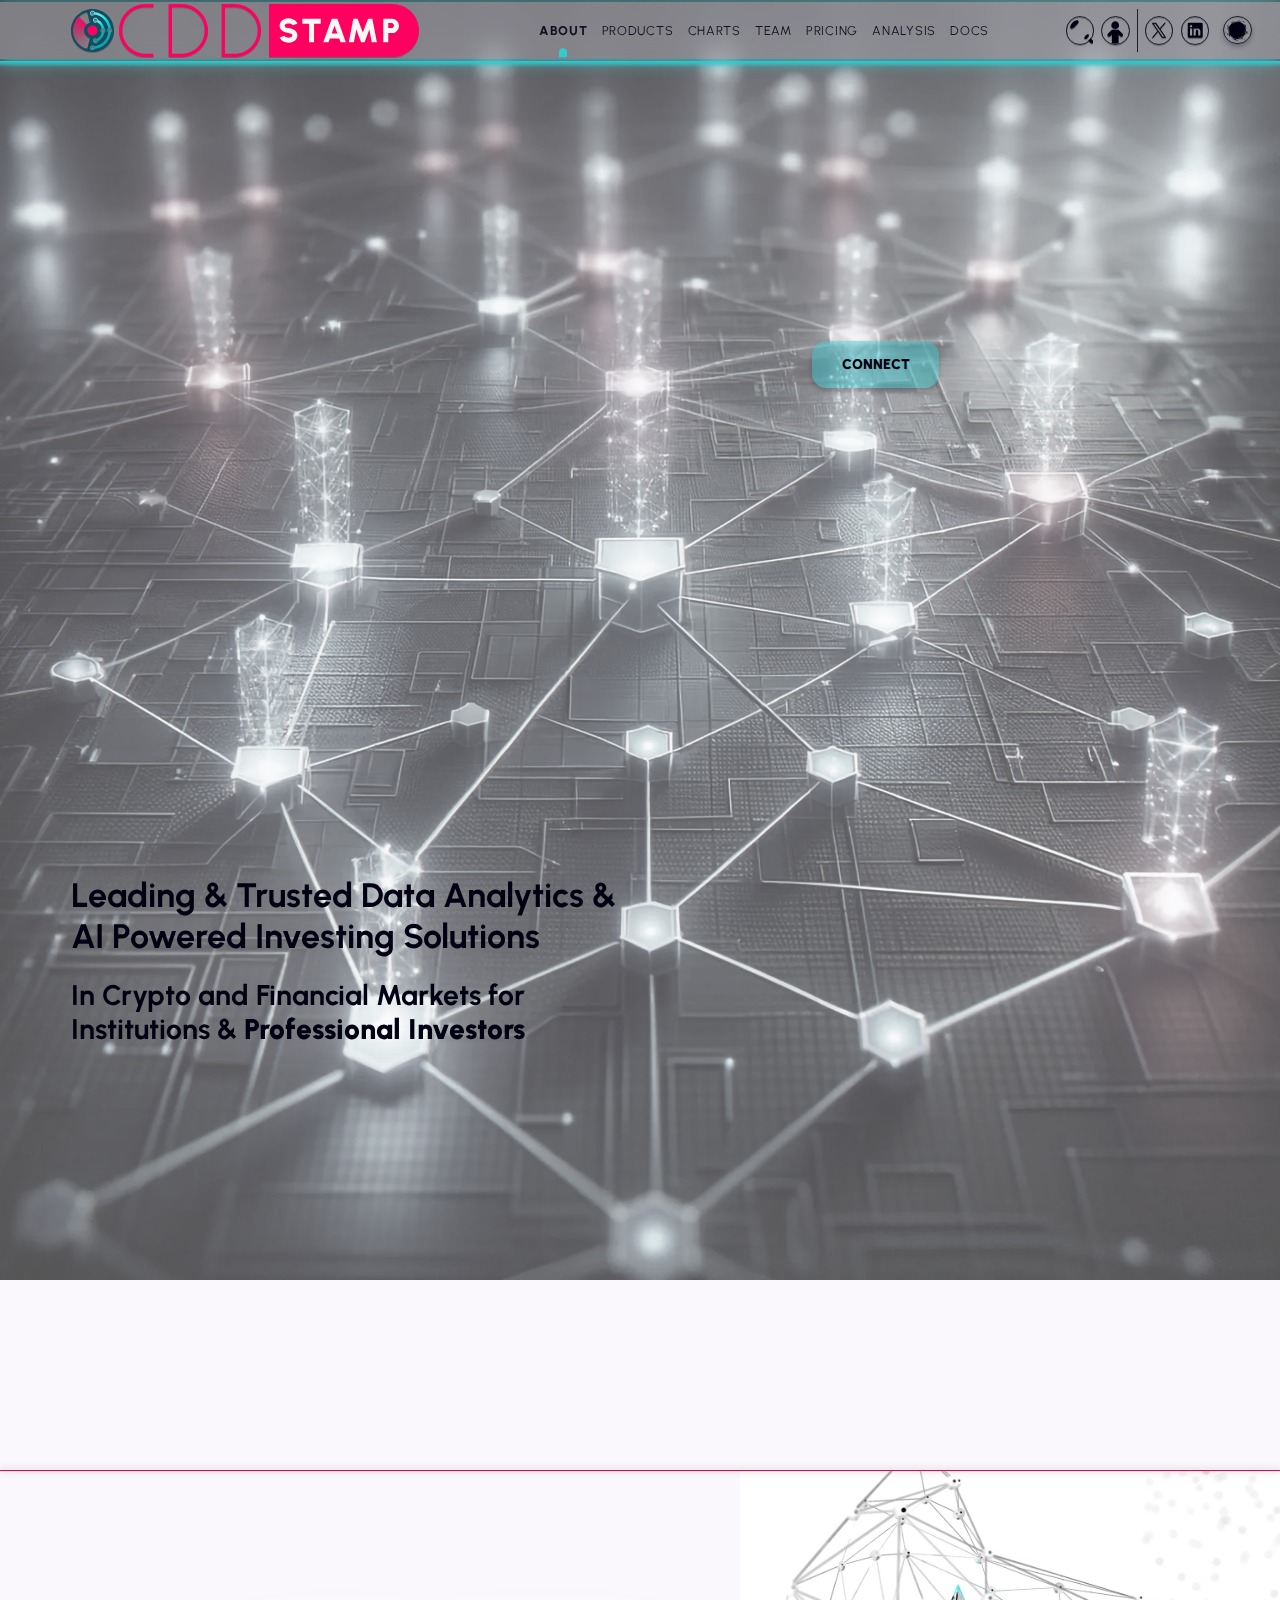
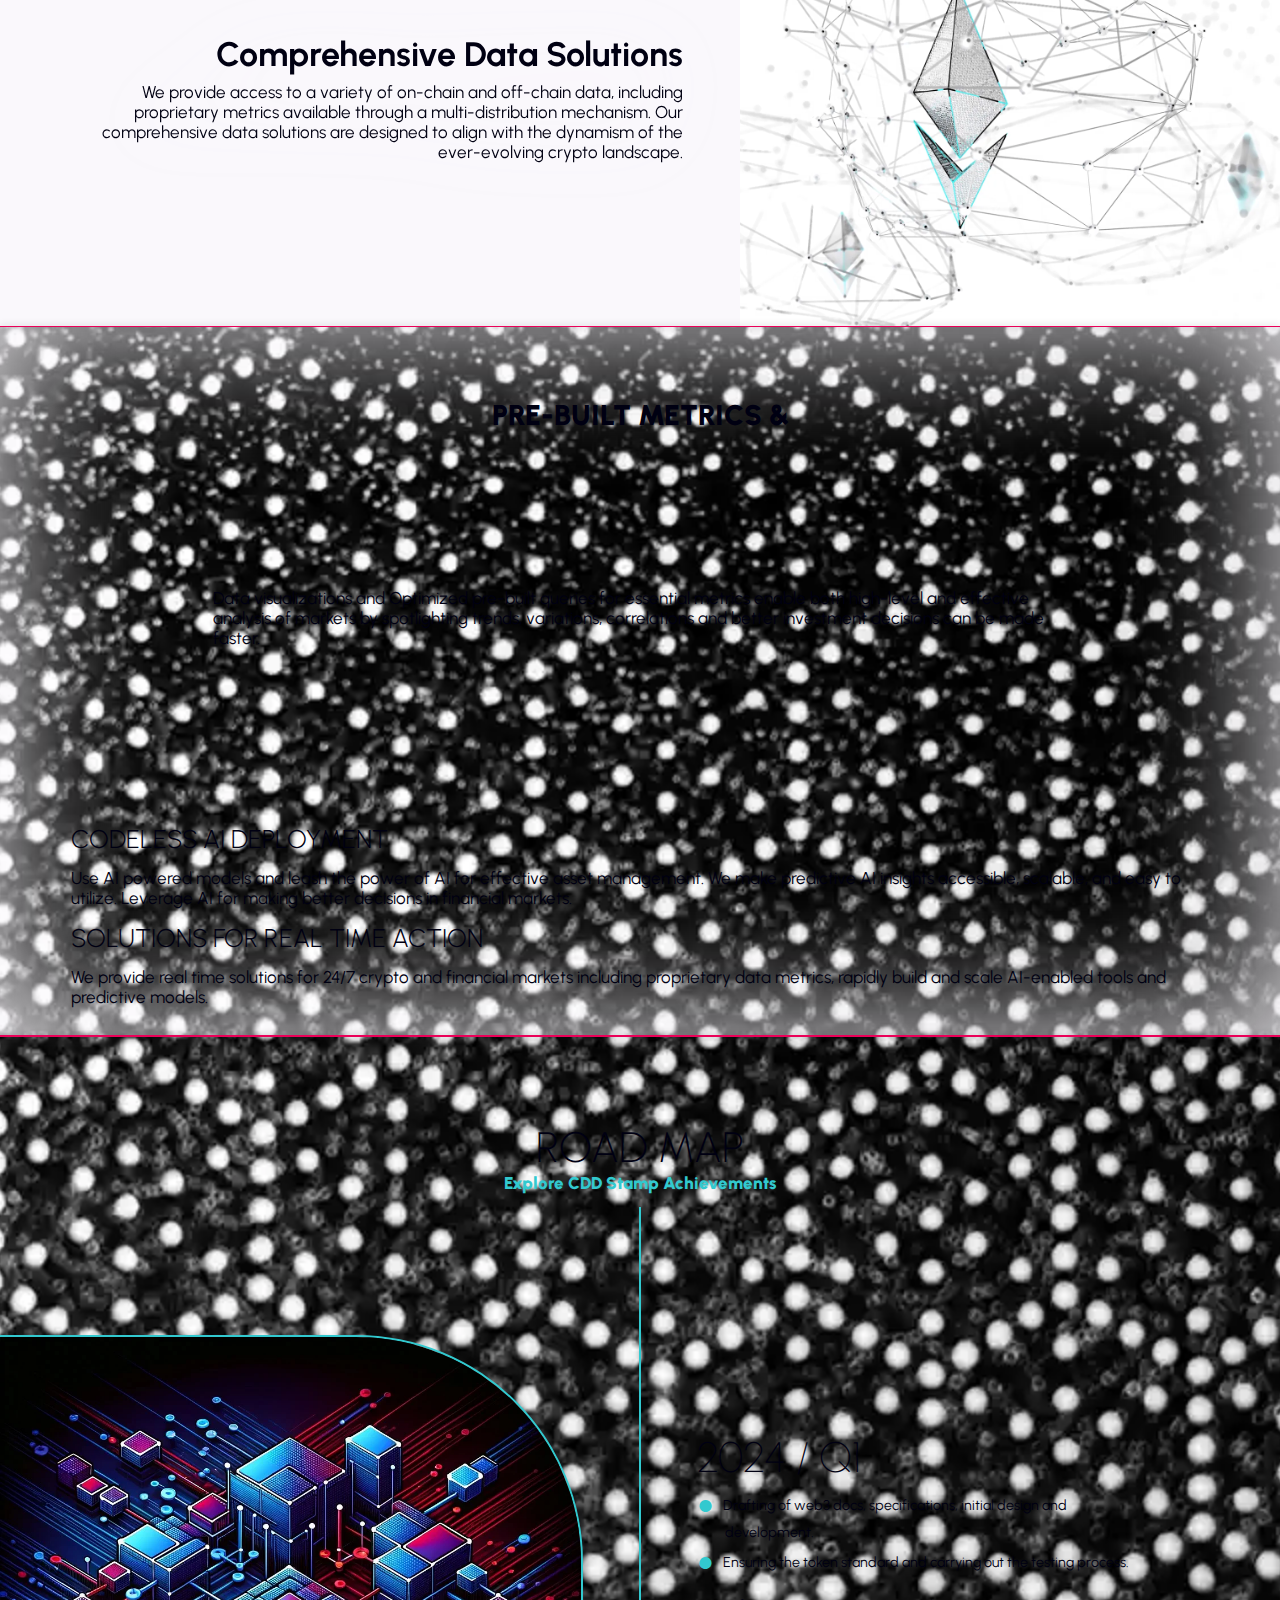
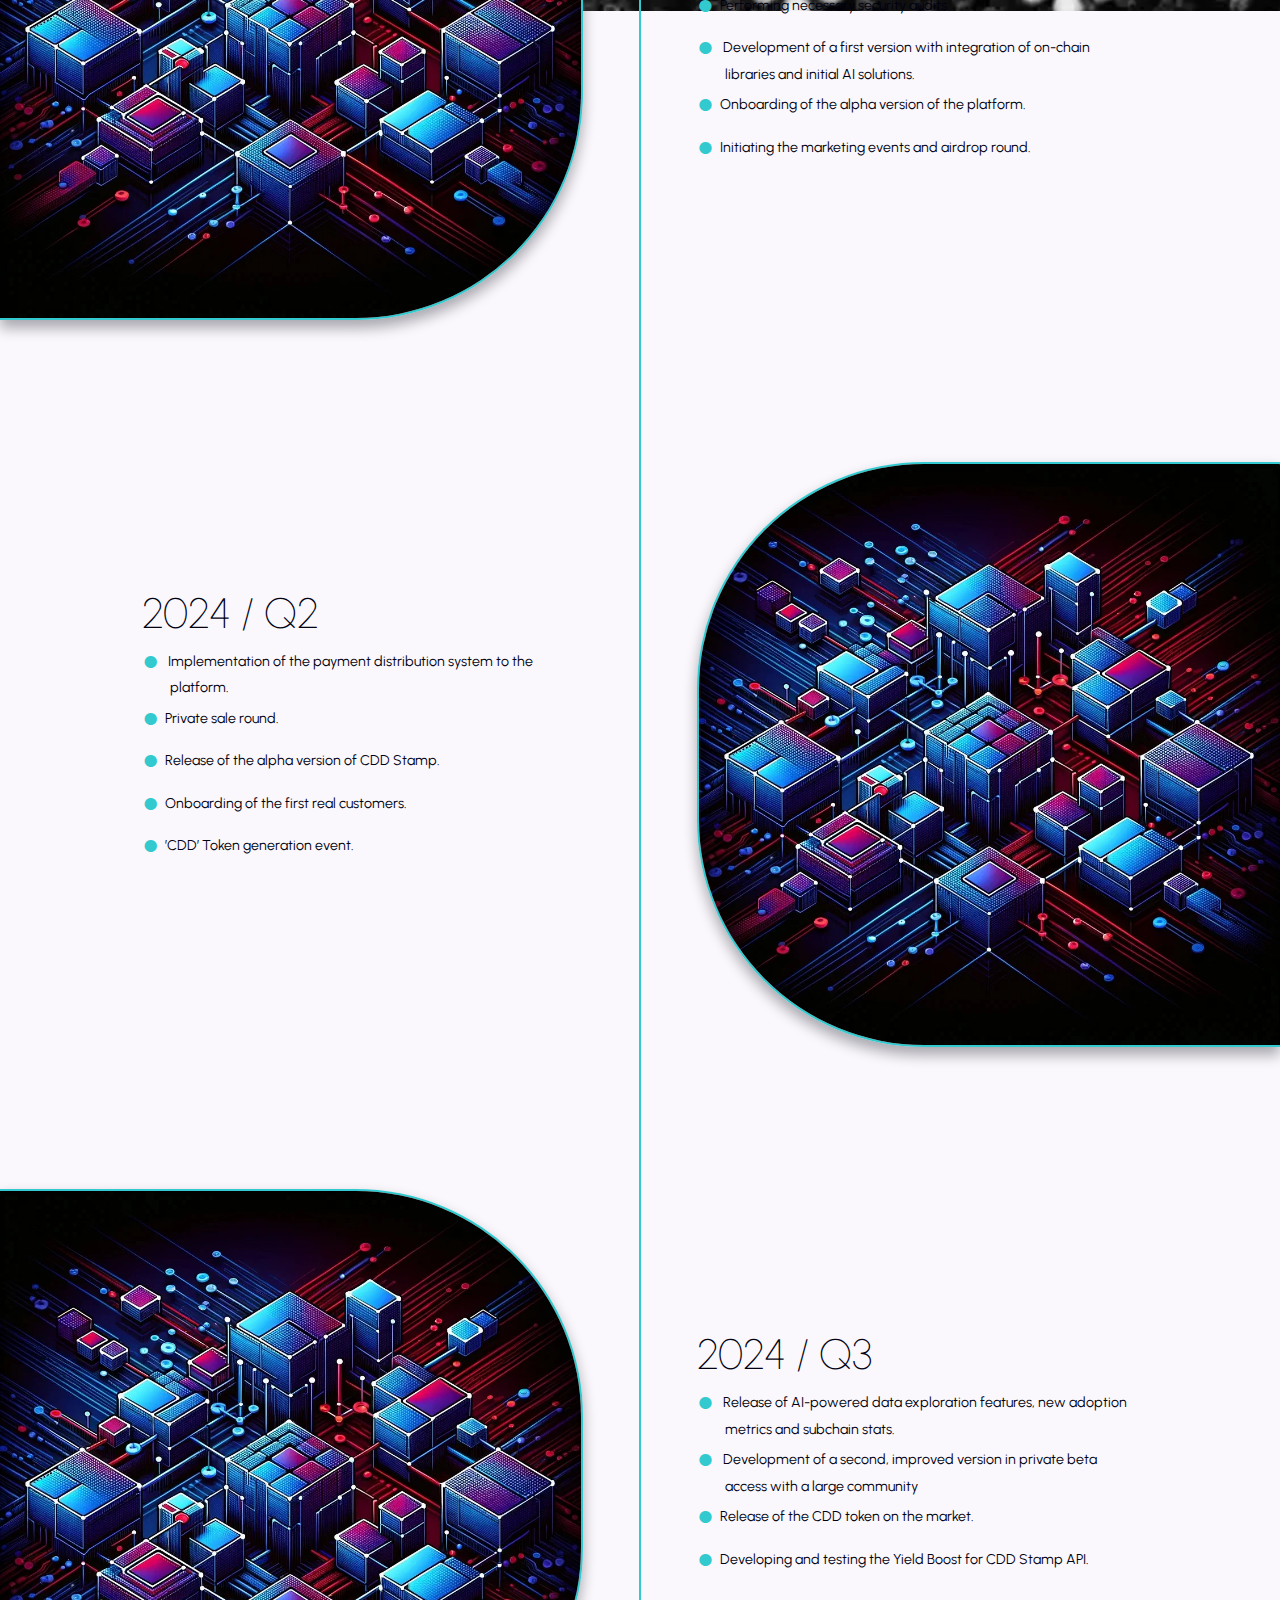
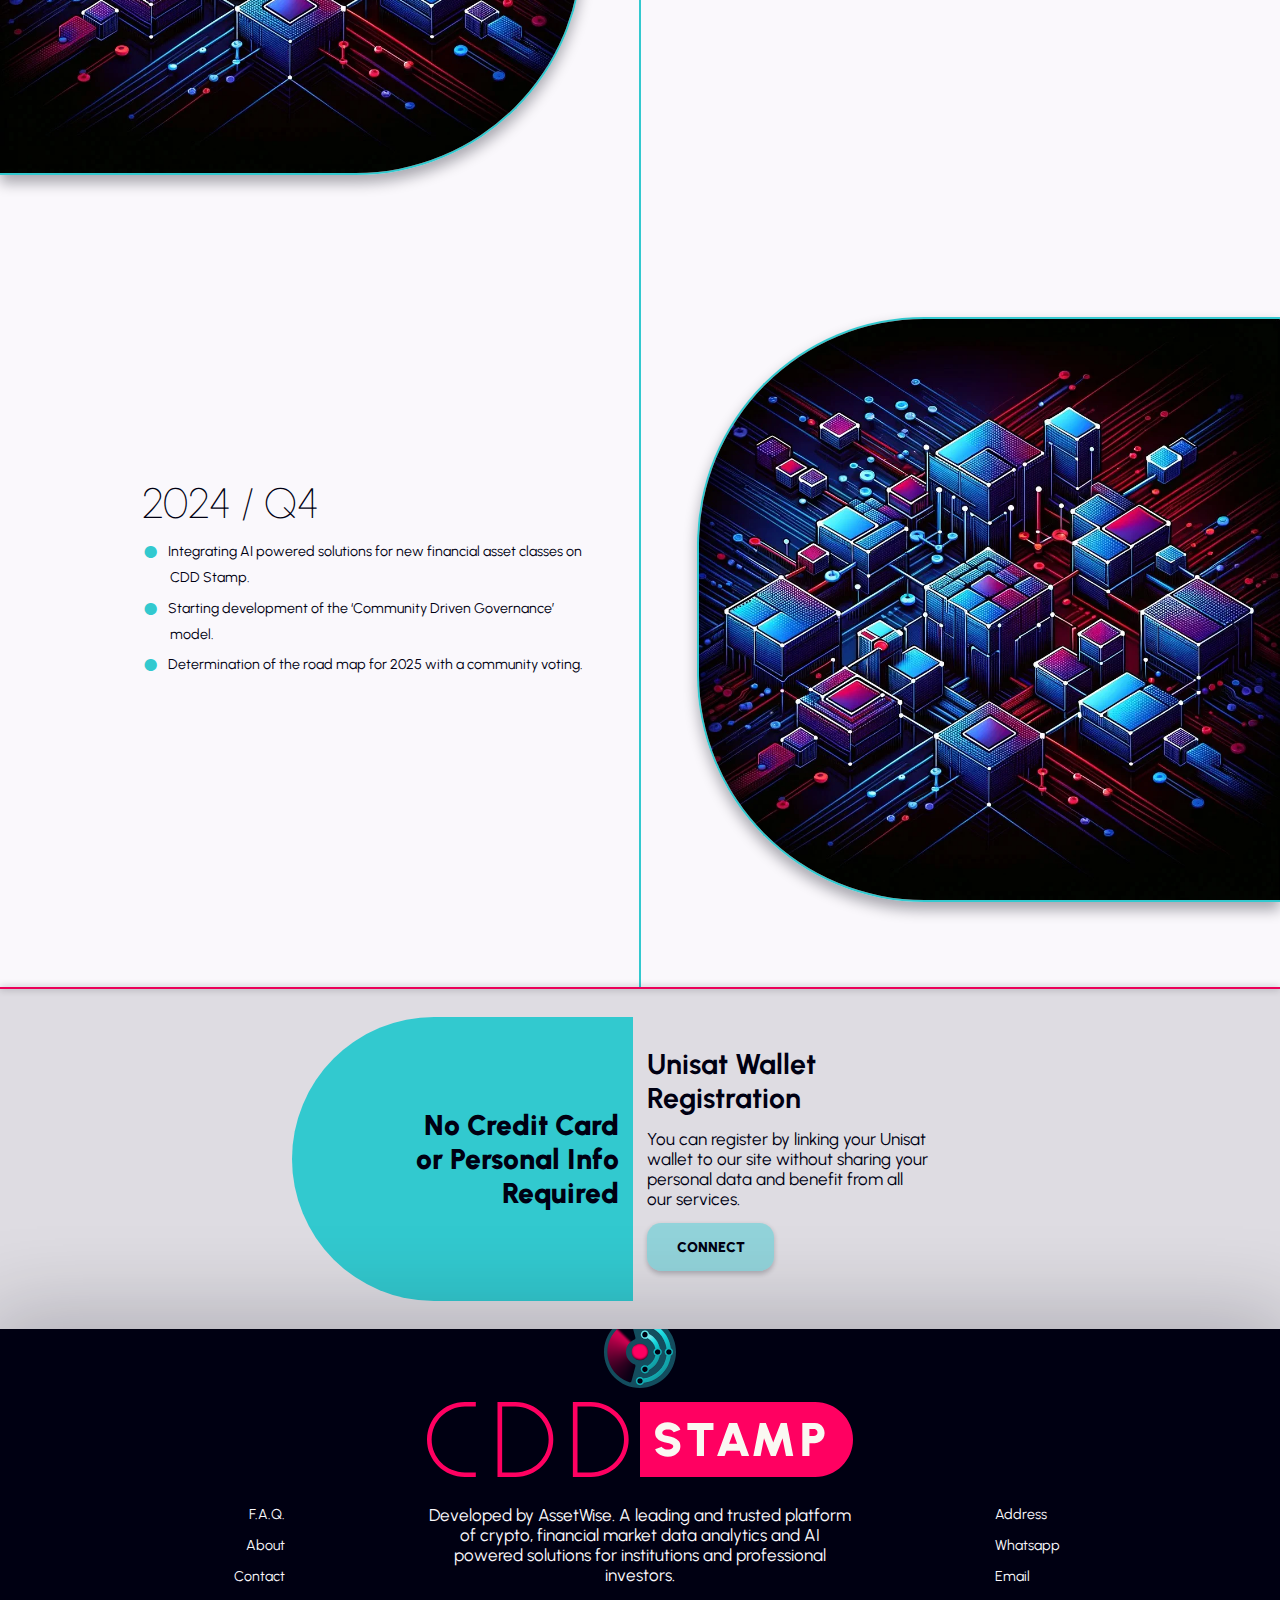
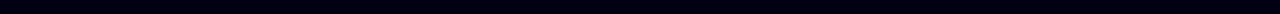
==== commit 61f1f703: "Minor Impro - Buttons" ====
--- a/index.html
+++ b/index.html
@@ -230,7 +230,7 @@
 
       <section class="cdd-container-pd cdd-info-quote smoked">
         <div>
-          <p>No Credit Card or Personal info required</p>
+          <p>No Credit Card or Personal Info Required</p>
         </div>
         <div>
           <h3>Unisat Wallet Registration</h3>
--- a/cdd-css/cdd-general.css
+++ b/cdd-css/cdd-general.css
@@ -81,7 +81,8 @@
   /* effects */
   --sha-icon: 0 0.1rem 0.05rem rgba(var(--cdd-col-text), 0.2);
   --sha-button: 0 0.2rem 0.4rem rgba(var(--cdd-col-text), 0.22);
-  --sha-box: 0 1rem 0.8rem 0rem rgba(var(--cdd-col-text), 0.22);
+  --sha-button-hov: 0 0rem 1.2rem rgba(var(--cdd-col-back), 0.88);
+  --sha-box: 0 0.5rem 1rem 0rem rgba(var(--cdd-col-text), 0.33);
   --sha-container: 0 0rem 6rem 1rem rgba(var(--cdd-col-text), 0.22);
 
   color: rgba(var(--cdd-col-text), 1);
@@ -189,6 +190,16 @@
   background: rgba(var(--cdd-col-acc-m), 0.44);
   box-shadow: var(--sha-button);
   width: fit-content;
+  transition: background-color 600ms ease, box-shadow 600ms ease,
+    border 600ms ease;
+  box-sizing: border-box;
+  border: 0.1rem solid rgba(var(--cdd-col-back), 0);
+}
+
+button:hover {
+  background-color: rgba(var(--cdd-col-acc-m), 0.88);
+  box-shadow: var(--sha-button-hov);
+  border: 0.1rem solid rgba(var(--cdd-col-back), 1);
 }
 
 button a {
@@ -731,7 +742,7 @@
 
 .data-metrics {
   position: relative;
-  box-shadow: inset 0 0 10rem rgba(var(--cdd-col-back), 0.66);
+  box-shadow: inset 0 0 10rem rgba(var(--cdd-col-back), 1);
 }
 .aniback {
   position: absolute;
@@ -880,7 +891,7 @@
   font-size: 2rem;
   font-weight: 900;
   text-align: right;
-  width: 50%;
+  width: 15rem;
 }
 
 .cdd-info-quote div:nth-child(2) {
@@ -890,6 +901,10 @@
   justify-items: start;
   justify-self: start;
   width: 20rem;
+}
+
+.cdd-info-quote div:nth-child(2) h3 {
+  padding: 0;
 }
 
 /* PAGES - ABOUT */
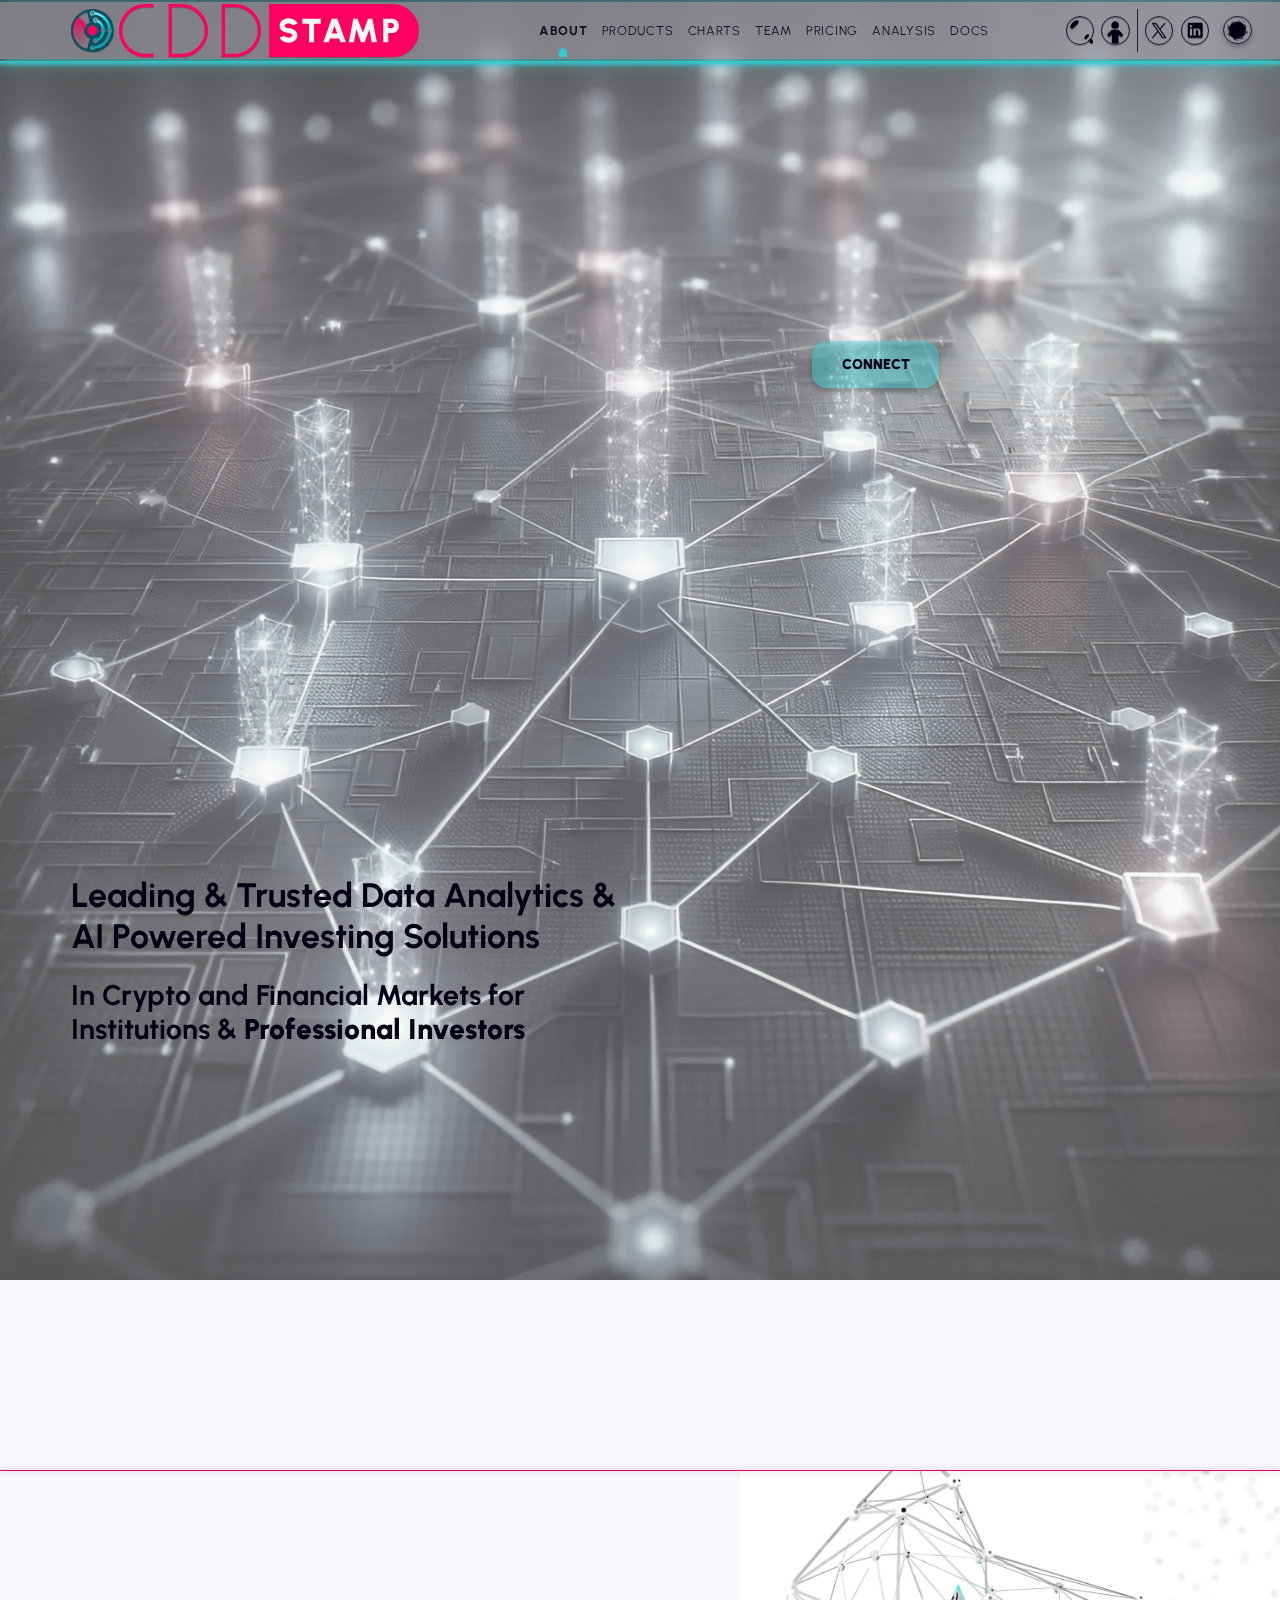
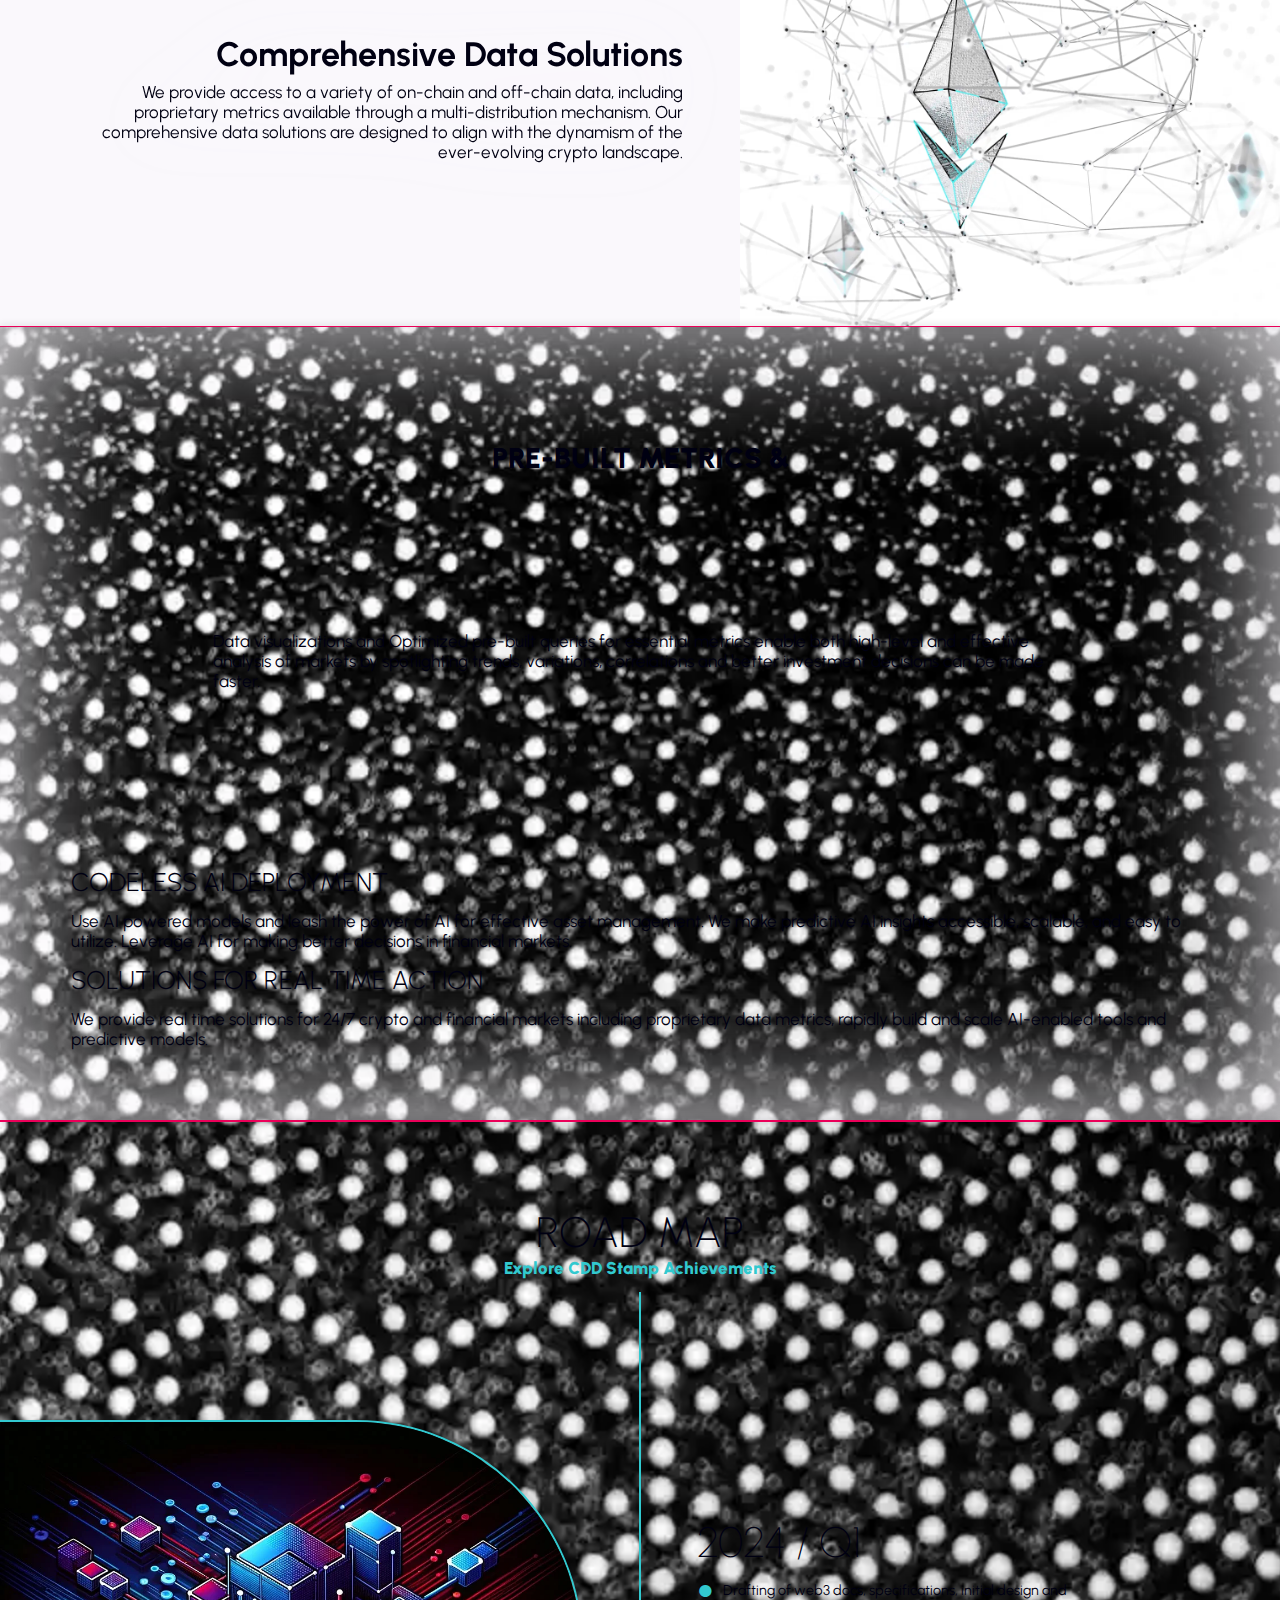
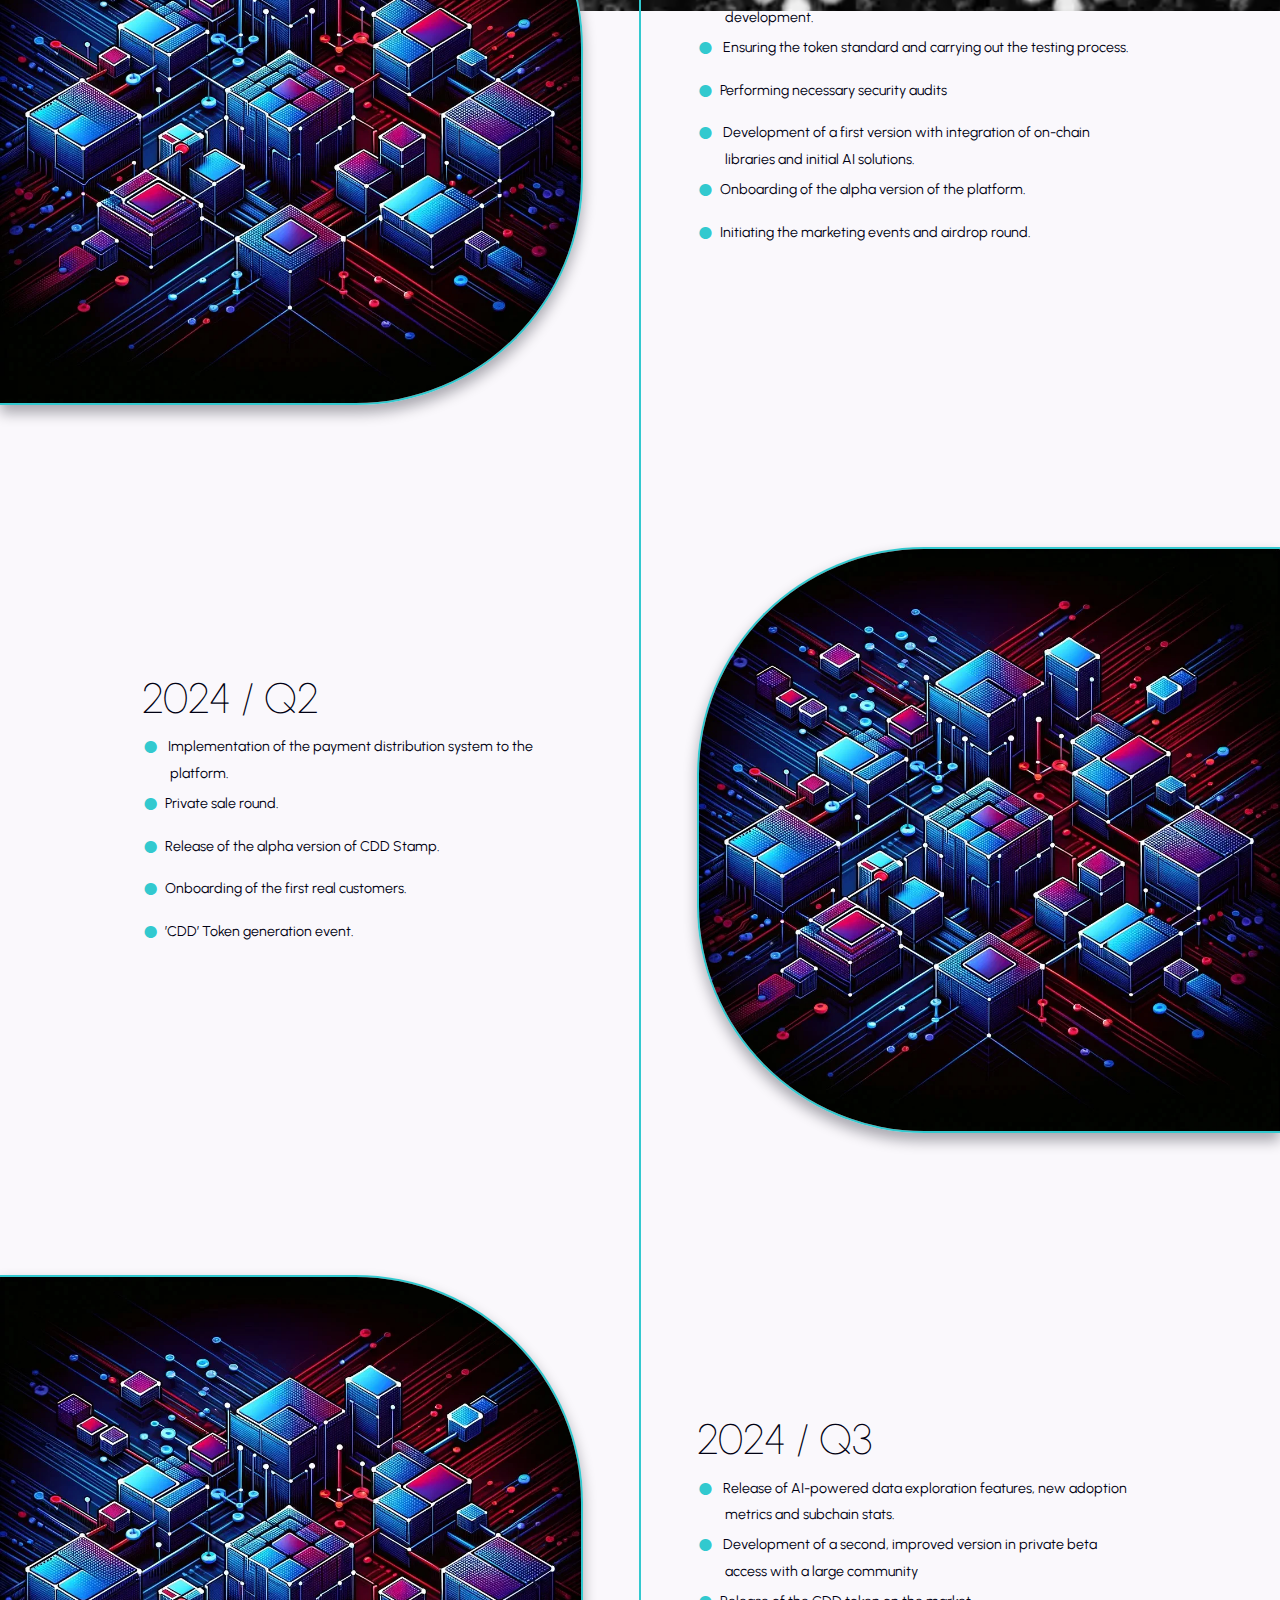
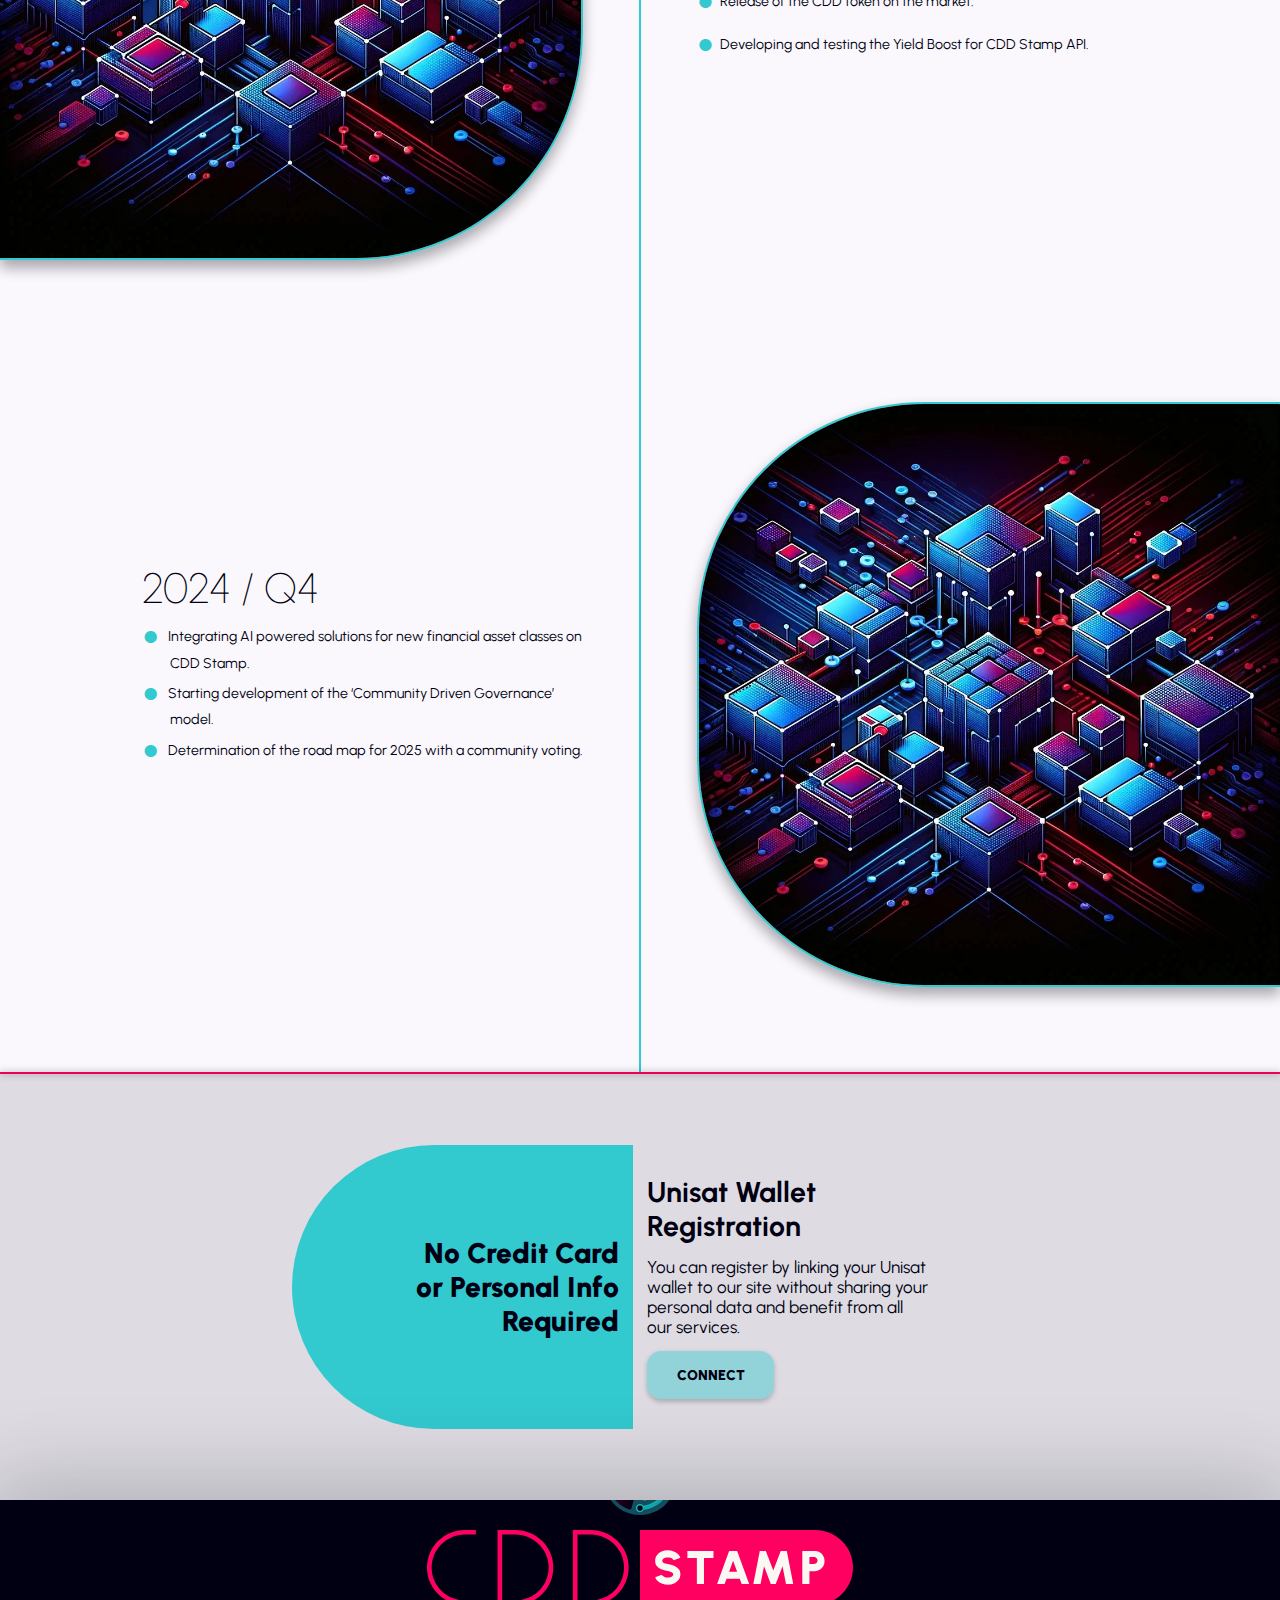
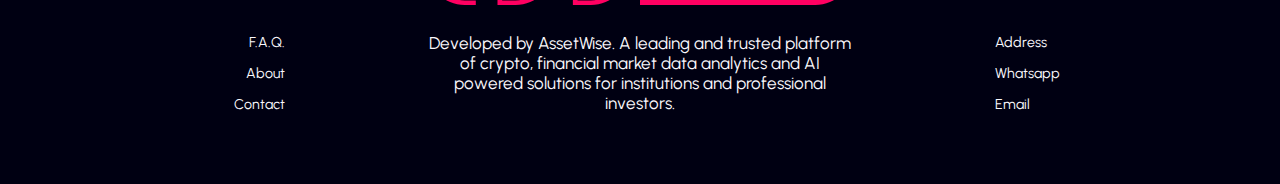
==== commit 80dcf9d7: "Before Changing Sprites Position in HTMl Layout" ====
--- a/index.html
+++ b/index.html
@@ -40,6 +40,12 @@
     <header-component></header-component>
 
     <!-- MAIN - HOME PAGE  -->
+
+    <button class="burger">
+      <div class="burger-top"></div>
+      <div class="burger-bottom"></div>
+    </button>
+
     <main class="main main-home">
       <section class="cdd-hero">
         <img src="./cdd-media/webP/cdd-image-hero-1.webp" alt="" />
--- a/cdd-css/cdd-general.css
+++ b/cdd-css/cdd-general.css
@@ -30,10 +30,6 @@
 
   --green: 0, 210, 84;
 
-  --dark: rgba(0, 0, 0, 0.06);
-  --darker: rgba(0, 0, 0, 0.11);
-  --darkest: rgba(0, 0, 0, 0.88);
-
   /* bw colors */
   --col-black: 0, 0, 0;
   --col-white: 255, 255, 255;
@@ -46,7 +42,6 @@
   --cdd-col-white: 250, 248, 252;
 
   /* accent colours */
-  /* --cdd-col-acc-m: var(--cdd-col-red); */
   --cdd-col-link: var(--cdd-col-ink);
   --cdd-col-link-ho: var(--cdd-col-acc-m);
 
@@ -60,7 +55,7 @@
 
   /* sizings */
   --pad-bar: 0.8rem 5rem 0.5rem 5rem;
-  --pad-desktop: 2rem 5rem;
+  --pad-desktop: 5rem 5rem;
 
   /* transitions */
   --trans-btn: ease-in 200ms;
@@ -96,10 +91,19 @@
   display: none;
 }
 
+html {
+  width: 100%;
+  overflow-x: hidden;
+}
+
 /* root mobile  */
 @media (orientation: portrait) {
   * {
-    font-size: 2vw;
+    font-size: 4vw;
+
+    /* sizings */
+    --pad-bar: 0.8rem 1rem 0.5rem 1rem;
+    --pad-desktop: 1rem 1rem;
   }
 }
 
@@ -133,6 +137,16 @@
   position: relative;
 }
 
+@media (orientation: portrait) {
+  /* check later */
+  body {
+    overflow: hidden;
+    max-width: 100vw;
+    overflow-x: hidden;
+    position: relative;
+  }
+}
+
 .main {
   width: 100%;
   height: 100%;
@@ -171,6 +185,8 @@
   width: auto;
   height: fit-content;
   overflow: hidden;
+  margin: 0;
+  padding: 0;
 }
 
 a {
@@ -332,6 +348,18 @@
   ); */
 }
 
+@media (orientation: portrait) {
+  header {
+    position: fixed;
+    grid-template-columns: unset;
+    height: fit-content;
+    top: 0rem;
+    align-content: start;
+    align-items: start;
+    padding: 0;
+  }
+}
+
 .cdd-logo,
 .cdd-nav-social,
 .cdd-nav-2nd {
@@ -348,6 +376,15 @@
   height: 3rem;
 }
 
+@media (orientation: portrait) {
+  .cdd-logo {
+    margin: 1rem;
+    z-index: 12;
+    justify-content: start;
+    width: fit-content;
+  }
+}
+
 .radar-rotate,
 .logo-day,
 .logo-nite {
@@ -361,6 +398,14 @@
   gap: 0.4rem;
 
   position: relative;
+}
+
+@media (orientation: portrait) {
+  .radar-rotate,
+  .logo-day,
+  .logo-nite {
+    grid-auto-flow: unset;
+  }
 }
 
 header .cdd-logo-case,
@@ -389,6 +434,29 @@
 
 .nitetime .logo-nite {
   opacity: 1;
+}
+
+.cdd-logotype {
+  height: 1.4rem;
+}
+
+@media (orientation: portrait) {
+  .cdd-logotype {
+    height: auto;
+  }
+
+  .radar-rotate {
+    position: absolute;
+  }
+
+  .logo-day {
+    left: unset;
+  }
+
+  .logo-nite {
+    position: relative;
+    left: -3rem;
+  }
 }
 
 /* .cdd-logo {
@@ -413,6 +481,7 @@
 }
 
 .cdd-nav-main li a {
+  position: relative;
   display: grid;
   text-transform: uppercase;
   text-align: center;
@@ -445,6 +514,52 @@
   translate: 0 1.57rem;
 }
 
+@media (orientation: portrait) {
+  .cdd-nav-main li a {
+    font-size: 1.4rem;
+  }
+
+  .active:after {
+    border-radius: 50%;
+    position: absolute;
+    right: -1rem;
+    top: -1rem;
+  }
+}
+
+/* BURGER */
+.burger {
+  display: none;
+}
+
+@media (orientation: portrait) {
+  .burger {
+    display: grid;
+    place-content: center;
+    place-items: center;
+    gap: 0.4rem;
+    position: fixed;
+    top: 1rem;
+    right: 0;
+    width: 4rem;
+    height: 3.2rem;
+    background-color: rgba(var(--cdd-col-text), 0.22);
+    z-index: 100;
+    min-width: unset;
+    min-height: unset;
+    padding: 0;
+    border-radius: 2rem 0 0 2rem;
+    border: 0.1rem solid rgba(var(--cdd-col-text), 1);
+    border-right: transparent;
+  }
+
+  .burger div {
+    height: 0.1rem;
+    width: 2.4rem;
+    background-color: rgba(var(--cdd-col-text), 1);
+  }
+}
+
 /* END - MAIN NAV */
 
 .cdd-nav-social,
@@ -463,9 +578,6 @@
 
 .cdd-nav-2nd {
   border-right: var(-red);
-}
-.cdd-logotype {
-  height: 1.4rem;
 }
 
 nav {
@@ -475,6 +587,46 @@
   text-align: center;
   color: rgba(var(--cdd-col-back), 1);
   align-items: center;
+}
+
+@media (orientation: portrait) {
+  .cdd-nav-main {
+    padding: 8rem 2rem 2rem 2rem;
+    display: grid;
+    width: 100%;
+    gap: 2rem;
+    background: rgba(var(--cdd-col-back), 0.88);
+    z-index: 10;
+    box-shadow: 0 0 4rem 1rem rgba(var(--cdd-col-text), 1);
+    height: 80%;
+    position: absolute;
+    justify-content: end;
+    justify-items: end;
+    text-align: right;
+  }
+
+  .cdd-nav-main,
+  .cdd-nav-2nd,
+  .cdd-nav-social {
+    position: fixed;
+    height: fit-content;
+
+    background: rgba(var(--cdd-col-back), 0.88);
+    box-shadow: 0 0 4rem 1rem rgba(var(--cdd-col-text), 1);
+  }
+
+  .cdd-nav-2nd,
+  .cdd-nav-social {
+    padding: 1rem;
+    bottom: 0;
+  }
+  .cdd-nav-2nd {
+    left: 0;
+  }
+
+  .cdd-nav-social {
+    right: 0;
+  }
 }
 
 /* GRAPH PAGE */
@@ -910,7 +1062,7 @@
 /* PAGES - ABOUT */
 
 .cdd-logo-bigback {
-  z-index: -2;
+  z-index: -3;
   display: inline-flex;
   position: fixed;
   left: 32vw;
@@ -952,7 +1104,7 @@
 }
 
 .about-content p {
-  width: 20rem;
+  width: 34rem;
   justify-self: center;
   text-align: justify;
 }
@@ -992,3 +1144,19 @@
 
   height: fit-content;
 }
+
+.product-gallery {
+  display: grid;
+  grid-template-columns: 1fr 1fr;
+  gap: 2rem;
+}
+
+.product-headings {
+  display: flex;
+  align-items: end;
+}
+
+.product-headings * {
+  margin: 0;
+  padding: 0;
+}
--- a/cdd-css/cdd-mats.css
+++ b/cdd-css/cdd-mats.css
@@ -364,7 +364,7 @@
   width: 100vw;
   background: rgba(var(--cdd-col-back), 0.66);
   position: fixed;
-  z-index: -1;
+  z-index: -2;
   /* backdrop-filter: blur(2px); */
 }
 
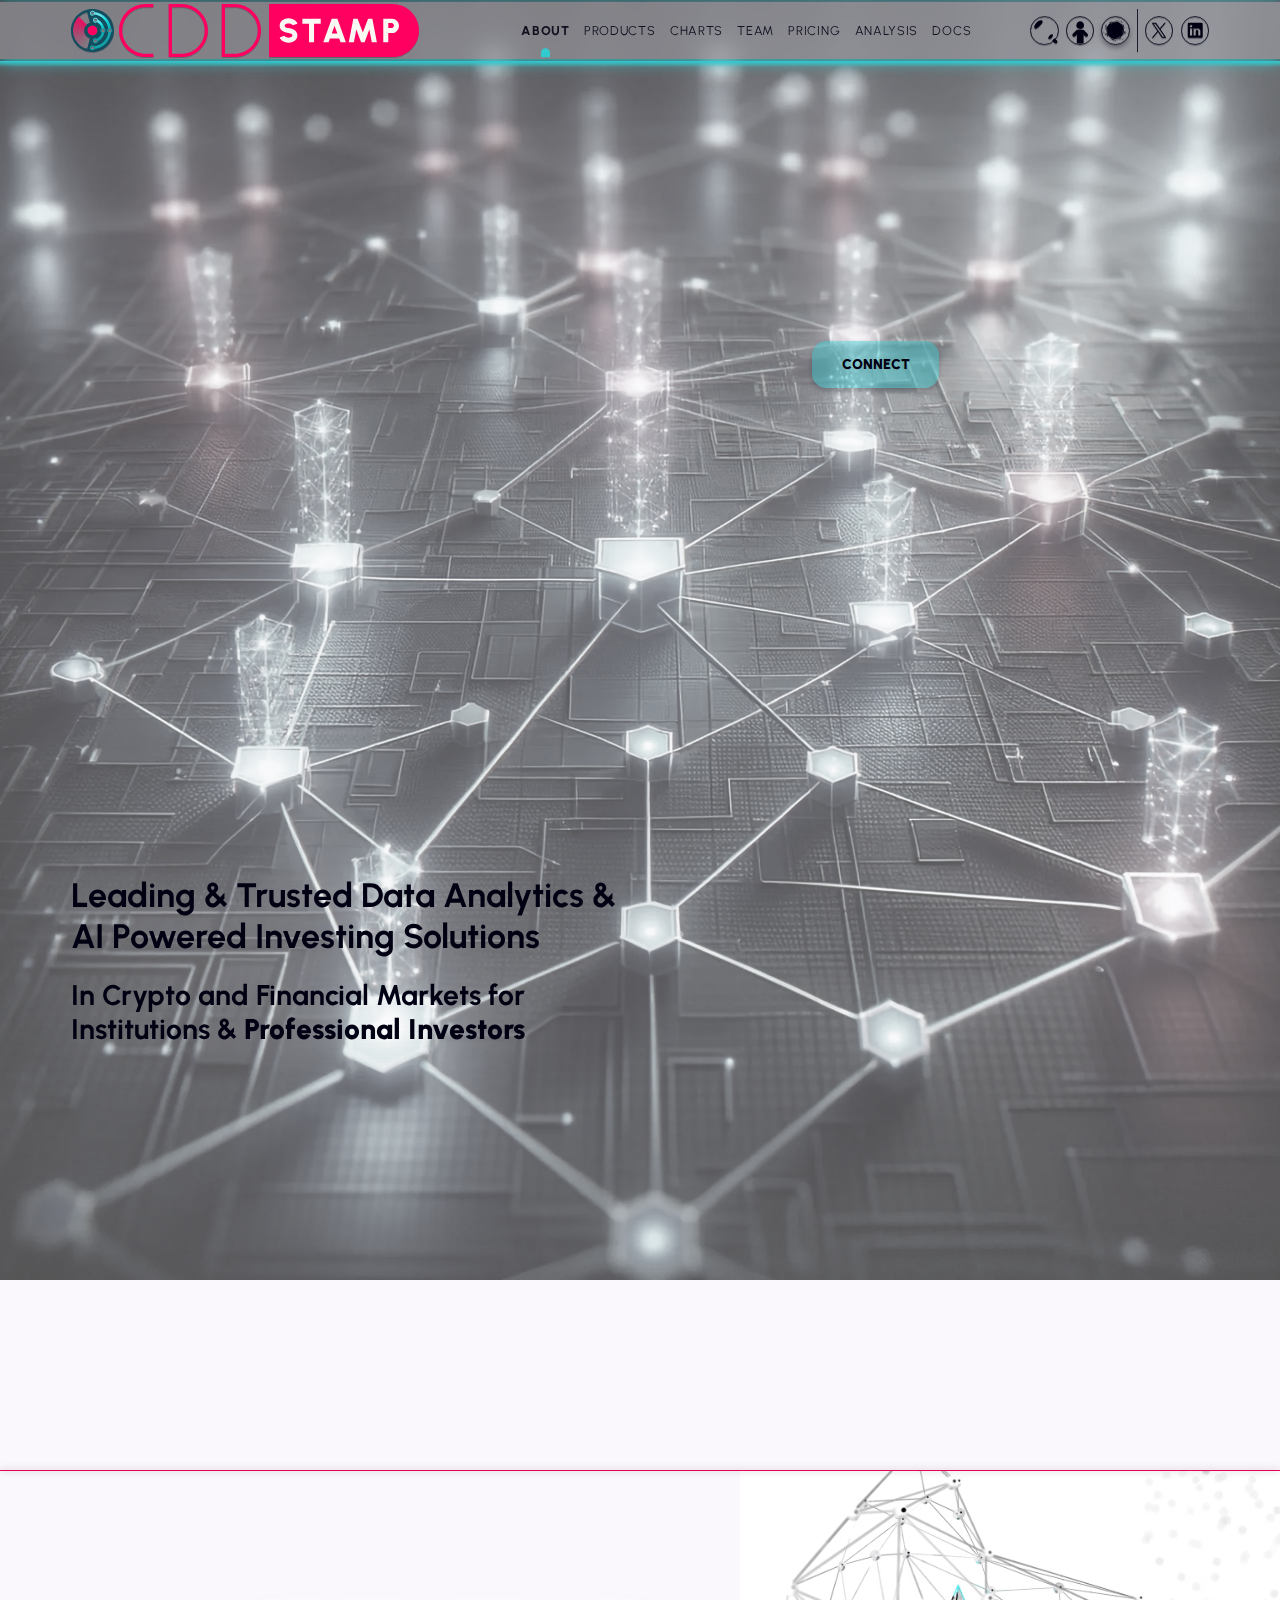
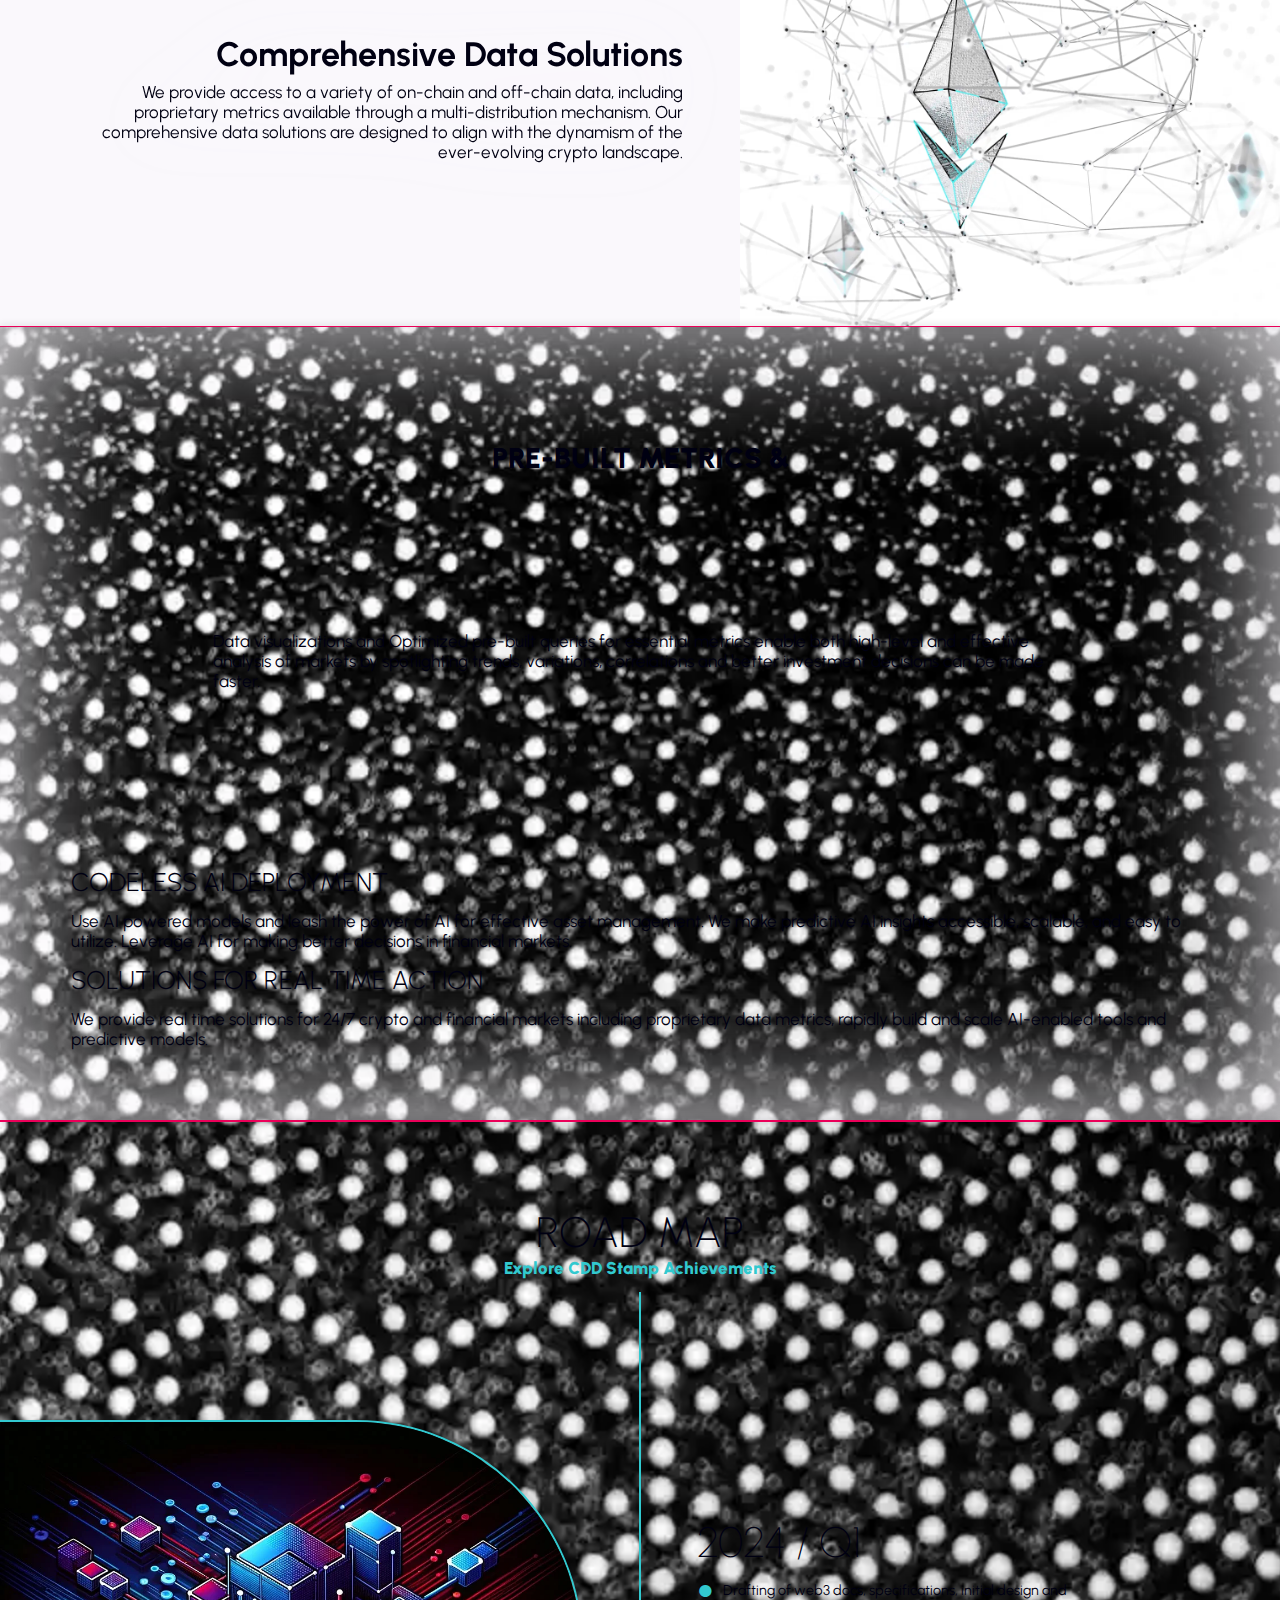
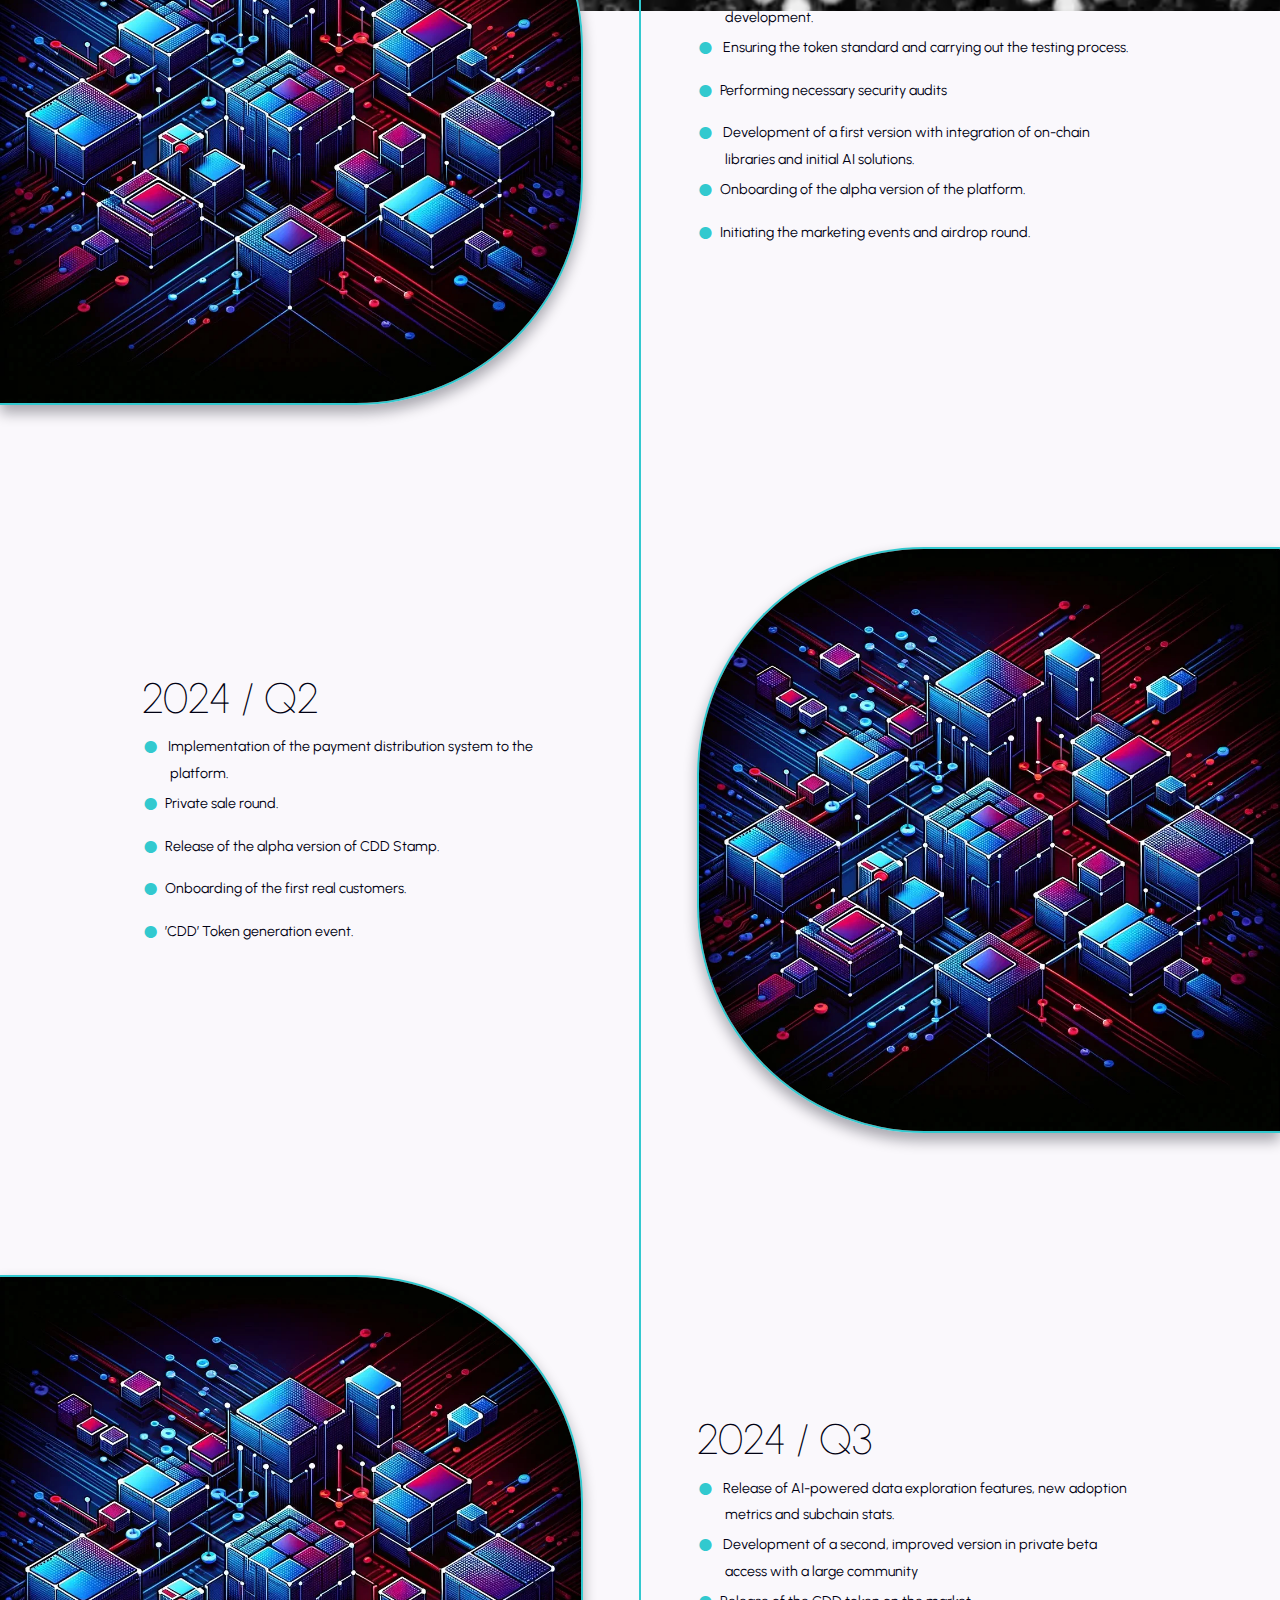
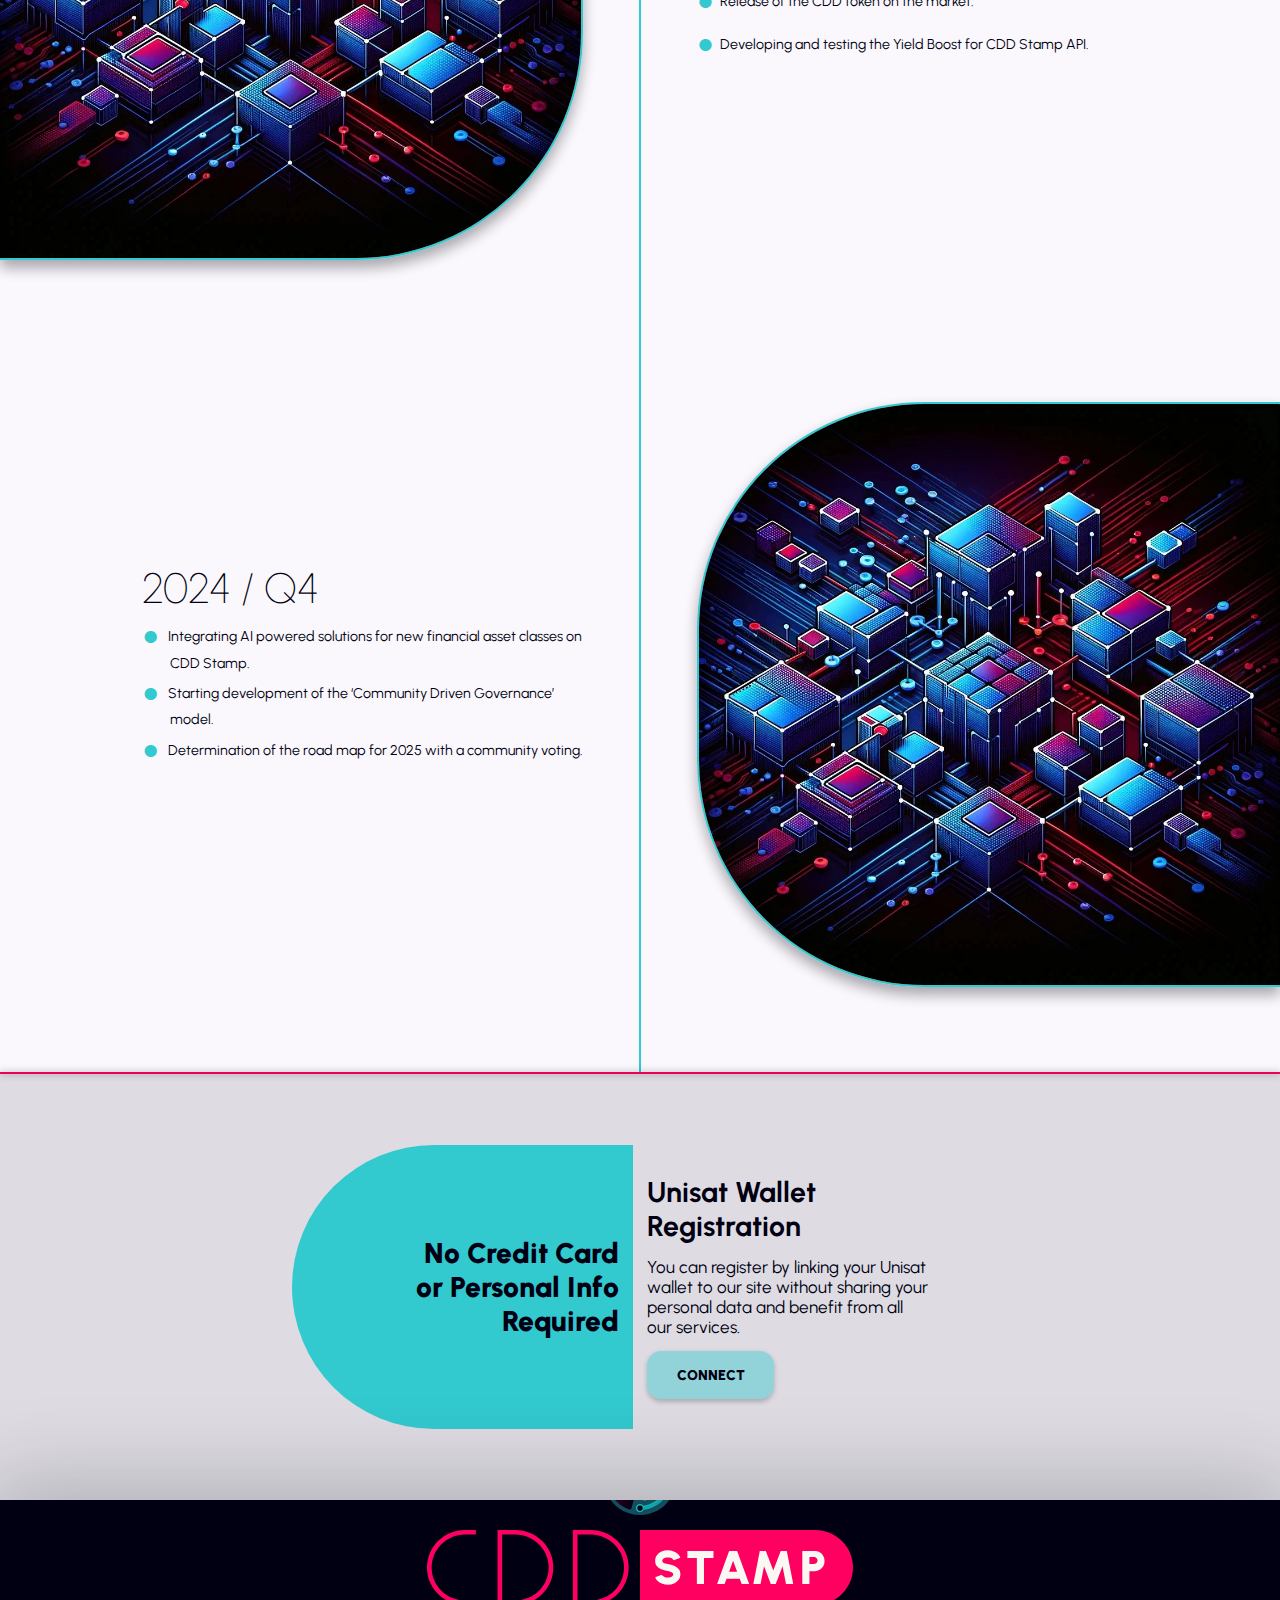
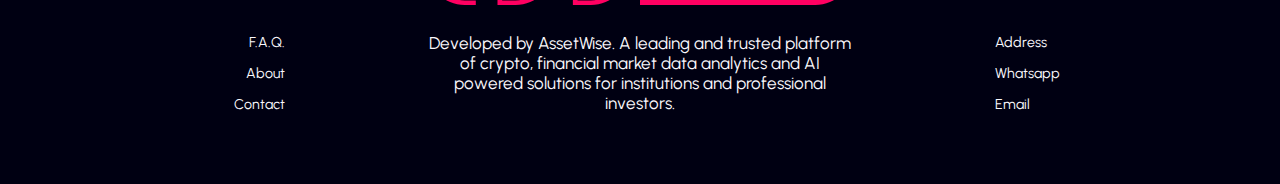
==== commit 84f86a17: "Mobile Menu Fist Completion" ====
--- a/index.html
+++ b/index.html
@@ -15,9 +15,12 @@
     <link rel="stylesheet" href="./cdd-css/cdd-general.css" />
     <link rel="stylesheet" href="./cdd-css/cdd-mats.css" />
     <link rel="stylesheet" href="./cdd-css/cdd-animations.css" />
-
+    <link rel="stylesheet" href="./cdd-css/cdd-burger.css" />
+
+    <!-- ali - script links -->
     <script defer src="./cdd-js/cdd-style-general.js"></script>
     <script defer src="./cdd-js/cdd-style-mats.js"></script>
+    <script defer src="./cdd-js/cdd-nav.js"></script>
 
     <!-- COMPONENT SCRIPTS  -->
     <script
@@ -41,11 +44,6 @@
 
     <!-- MAIN - HOME PAGE  -->
 
-    <button class="burger">
-      <div class="burger-top"></div>
-      <div class="burger-bottom"></div>
-    </button>
-
     <main class="main main-home">
       <section class="cdd-hero">
         <img src="./cdd-media/webP/cdd-image-hero-1.webp" alt="" />
--- a/cdd-css/cdd-general.css
+++ b/cdd-css/cdd-general.css
@@ -351,12 +351,19 @@
 @media (orientation: portrait) {
   header {
     position: fixed;
+    height: 0;
     grid-template-columns: unset;
-    height: fit-content;
     top: 0rem;
     align-content: start;
     align-items: start;
     padding: 0;
+    background: transparent;
+    backdrop-filter: blur(0px);
+  }
+
+  header:before,
+  header:after {
+    display: none;
   }
 }
 
@@ -378,7 +385,7 @@
 
 @media (orientation: portrait) {
   .cdd-logo {
-    margin: 1rem;
+    margin: 1.2rem;
     z-index: 12;
     justify-content: start;
     width: fit-content;
@@ -527,39 +534,6 @@
   }
 }
 
-/* BURGER */
-.burger {
-  display: none;
-}
-
-@media (orientation: portrait) {
-  .burger {
-    display: grid;
-    place-content: center;
-    place-items: center;
-    gap: 0.4rem;
-    position: fixed;
-    top: 1rem;
-    right: 0;
-    width: 4rem;
-    height: 3.2rem;
-    background-color: rgba(var(--cdd-col-text), 0.22);
-    z-index: 100;
-    min-width: unset;
-    min-height: unset;
-    padding: 0;
-    border-radius: 2rem 0 0 2rem;
-    border: 0.1rem solid rgba(var(--cdd-col-text), 1);
-    border-right: transparent;
-  }
-
-  .burger div {
-    height: 0.1rem;
-    width: 2.4rem;
-    background-color: rgba(var(--cdd-col-text), 1);
-  }
-}
-
 /* END - MAIN NAV */
 
 .cdd-nav-social,
@@ -587,22 +561,25 @@
   text-align: center;
   color: rgba(var(--cdd-col-back), 1);
   align-items: center;
+  transition: translate 144ms linear;
 }
 
 @media (orientation: portrait) {
   .cdd-nav-main {
-    padding: 8rem 2rem 2rem 2rem;
+    translate: -110% 0;
+    padding: 7rem 1.2rem 2rem 1.2rem;
     display: grid;
     width: 100%;
     gap: 2rem;
     background: rgba(var(--cdd-col-back), 0.88);
     z-index: 10;
-    box-shadow: 0 0 4rem 1rem rgba(var(--cdd-col-text), 1);
     height: 80%;
-    position: absolute;
-    justify-content: end;
-    justify-items: end;
-    text-align: right;
+    justify-content: start;
+    justify-items: start;
+    text-align: left;
+    border-radius: 0 4rem 4rem 0;
+    width: 80%;
+    left: 0;
   }
 
   .cdd-nav-main,
@@ -612,20 +589,39 @@
     height: fit-content;
 
     background: rgba(var(--cdd-col-back), 0.88);
-    box-shadow: 0 0 4rem 1rem rgba(var(--cdd-col-text), 1);
-  }
-
+    box-shadow: 0 0 1rem 0.1rem rgba(var(--cdd-col-text), 0.33);
+    border: 0.07rem solid rgba(var(--cdd-col-text), 0.6);
+  }
+
+  .cdd-nav-main,
+  .cdd-nav-social {
+    border-left: unset;
+  }
   .cdd-nav-2nd,
   .cdd-nav-social {
     padding: 1rem;
     bottom: 0;
   }
   .cdd-nav-2nd {
+    translate: 110% 0;
+
+    display: flex;
+    flex-direction: row-reverse;
+    right: 0;
+    top: 34.5rem;
+    width: 90%;
+    justify-content: center;
+    gap: 3rem;
+    border-radius: 2rem 0 0 2rem;
+    border-right: unset;
+  }
+
+  .cdd-nav-social {
+    translate: -110% 0;
+
     left: 0;
-  }
-
-  .cdd-nav-social {
-    right: 0;
+    top: 40rem;
+    border-radius: 0 2rem 2rem 0;
   }
 }
 
--- a/cdd-css/cdd-burger.css
+++ b/cdd-css/cdd-burger.css
@@ -0,0 +1,73 @@
+/* BURGER - CDD Mobile Menu Stylings and Anims*/
+.burger {
+  display: none;
+}
+
+@media (orientation: portrait) {
+  .burger {
+    transform-origin: center;
+    display: grid;
+    place-content: center;
+    place-items: center;
+    gap: 0.4rem;
+    position: fixed;
+    top: 1.2rem;
+    right: 0;
+    width: 4rem;
+    height: 3.2rem;
+    background-color: rgba(var(--cdd-col-text), 0.22);
+    z-index: 200;
+    min-width: unset;
+    min-height: unset;
+    padding: 0;
+    border-radius: 2rem 0 0 2rem;
+    border: 0.1rem solid rgba(var(--cdd-col-text), 1);
+    border-right: transparent;
+  }
+
+  .burger div {
+    transform-origin: center;
+    height: 0.2rem;
+    width: 1.8rem;
+    background-color: rgba(var(--cdd-col-text), 1);
+    border-radius: 1rem;
+    rotate: 0;
+    translate: 0rem 0rem;
+    transition: rotate 576ms linear, translate 144ms linear;
+    pointer-events: none;
+  }
+
+  .burger .crunch-top {
+    rotate: 405deg;
+    translate: 0 0.3rem;
+  }
+
+  .burger .crunch-bottom {
+    rotate: -405deg;
+    translate: 0 -0.3rem;
+  }
+
+  /* Animate Mobile Menus */
+
+  .nav-main-in,
+  .nav-2nd-in,
+  .nav-social-in {
+    translate: 0% 0%;
+  }
+
+  .nav-main-in {
+    transition-delay: 0ms;
+  }
+  .nav-2nd-in {
+    transition-delay: 200ms;
+  }
+  .nav-social-in {
+    transition-delay: 400ms;
+  }
+
+  .header-full {
+    height: 100%;
+    background-color: rgba(var(--cdd-col-text), 0.55);
+    backdrop-filter: blur(3px);
+  }
+}
